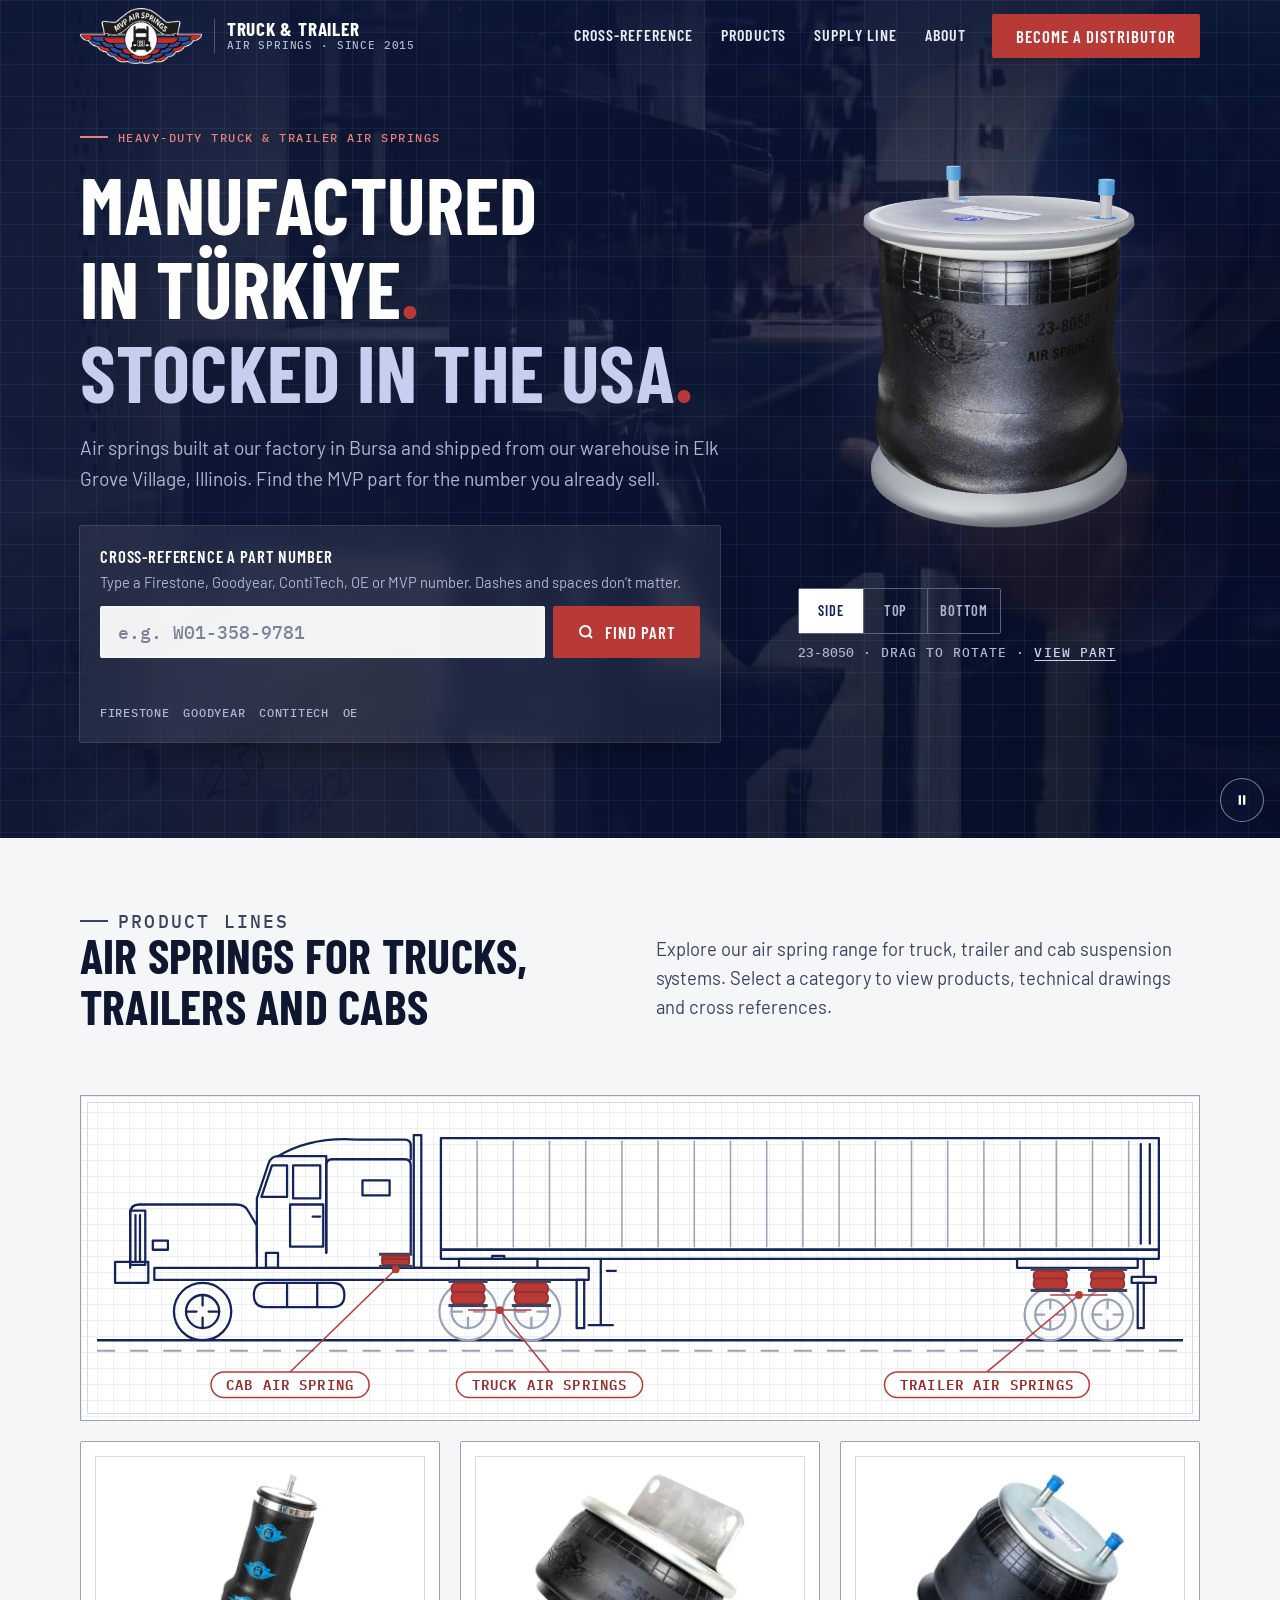
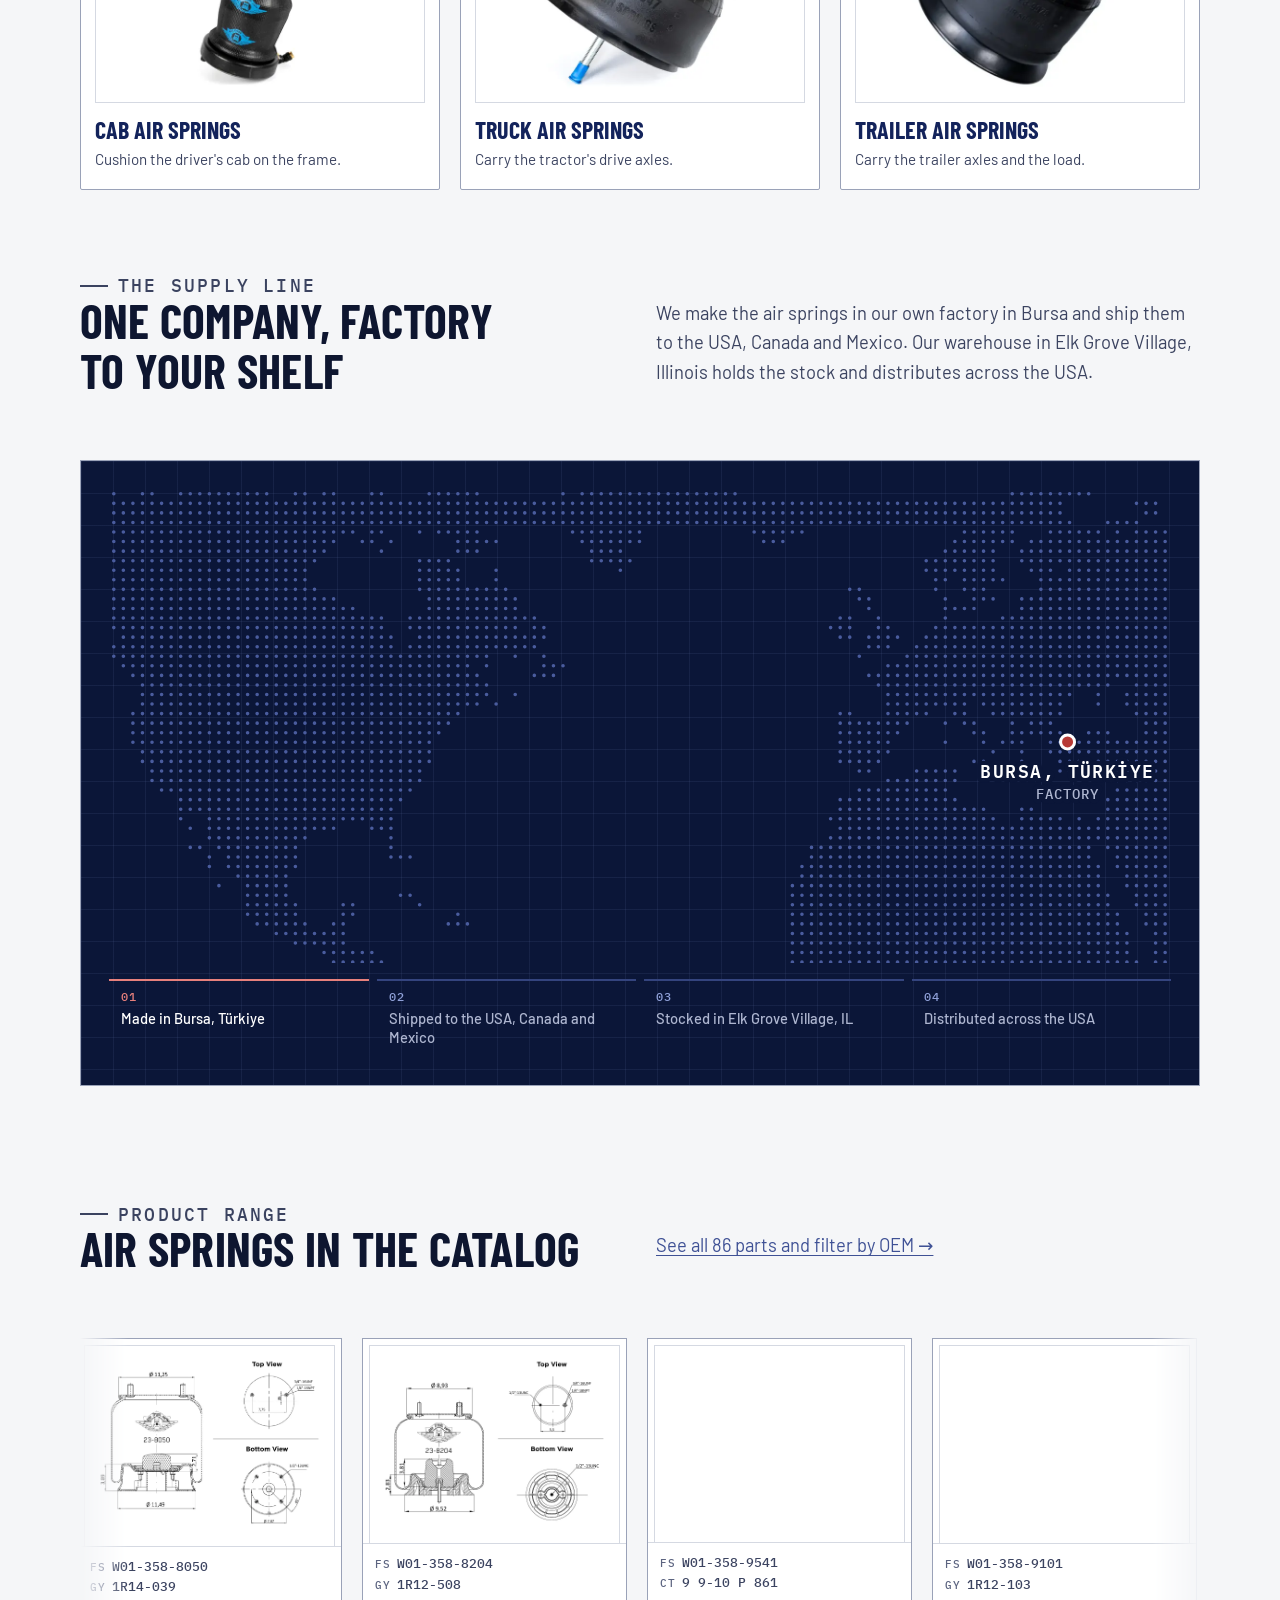
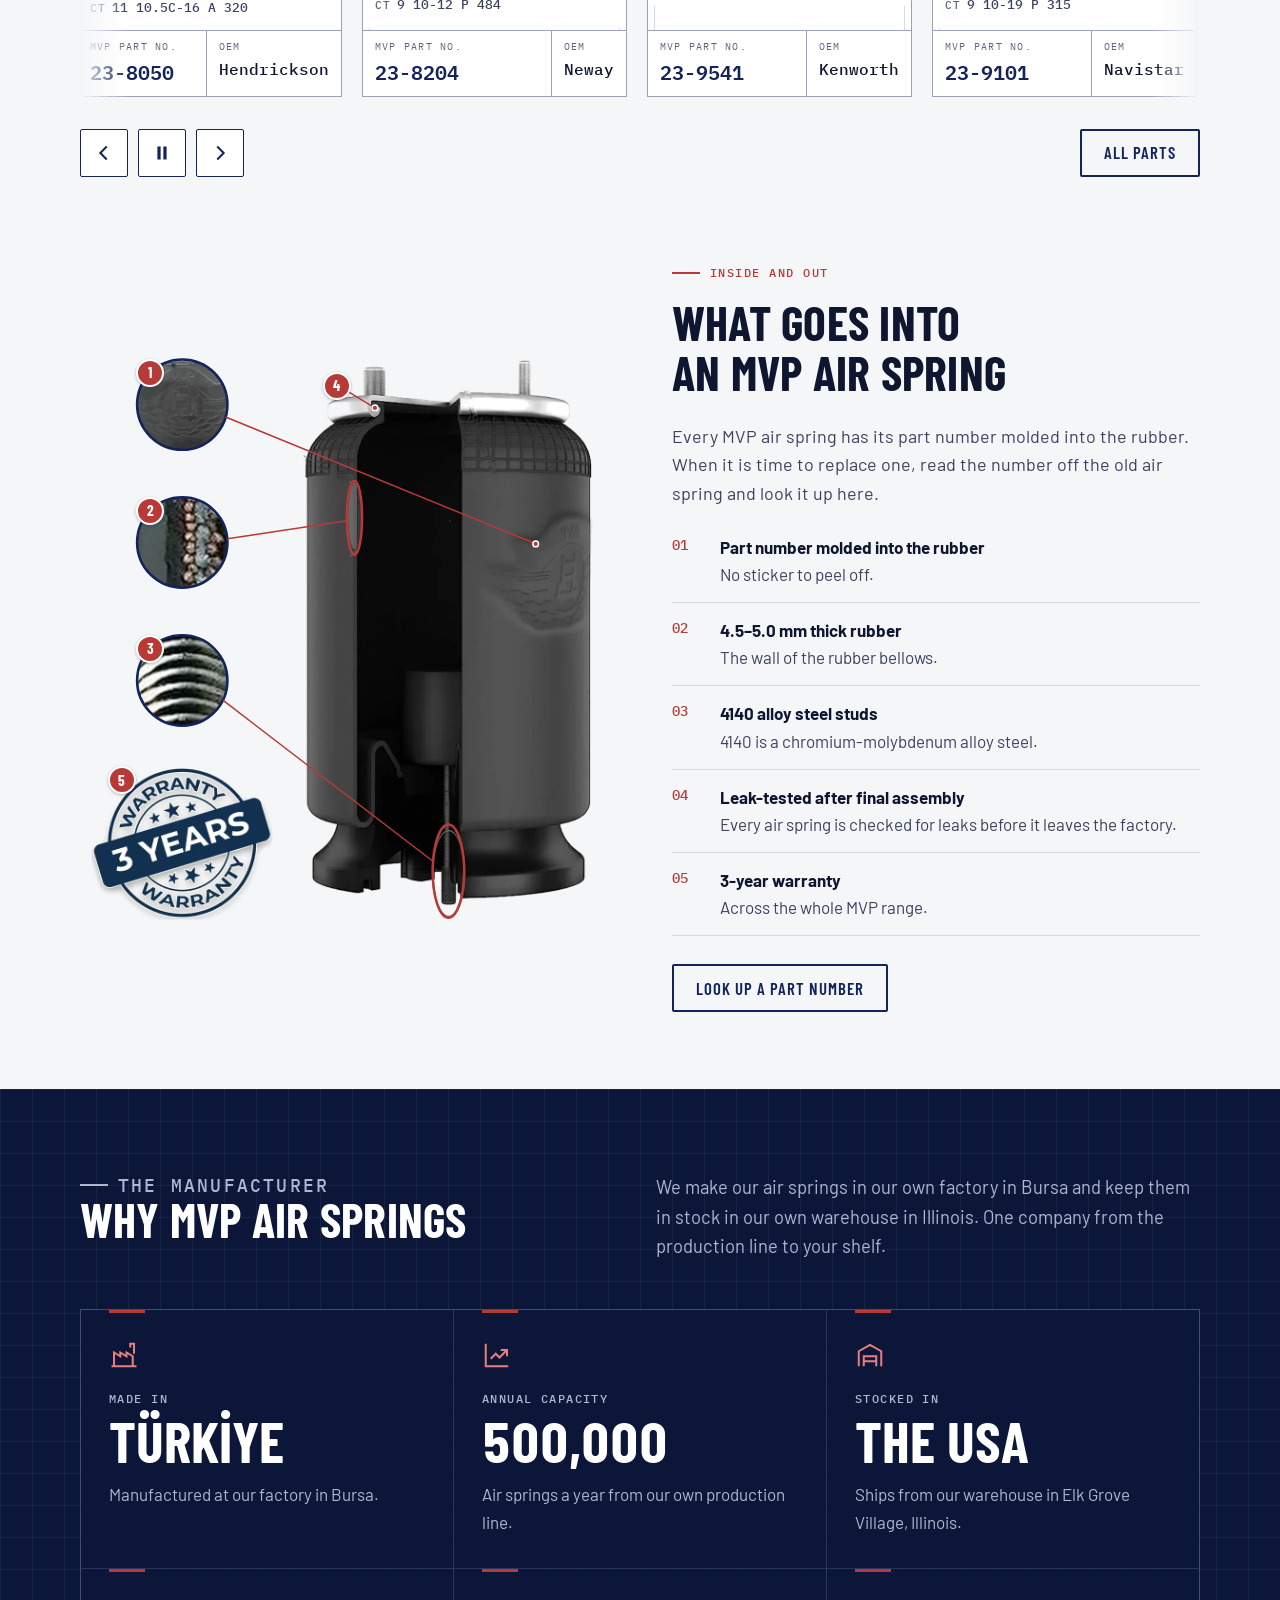
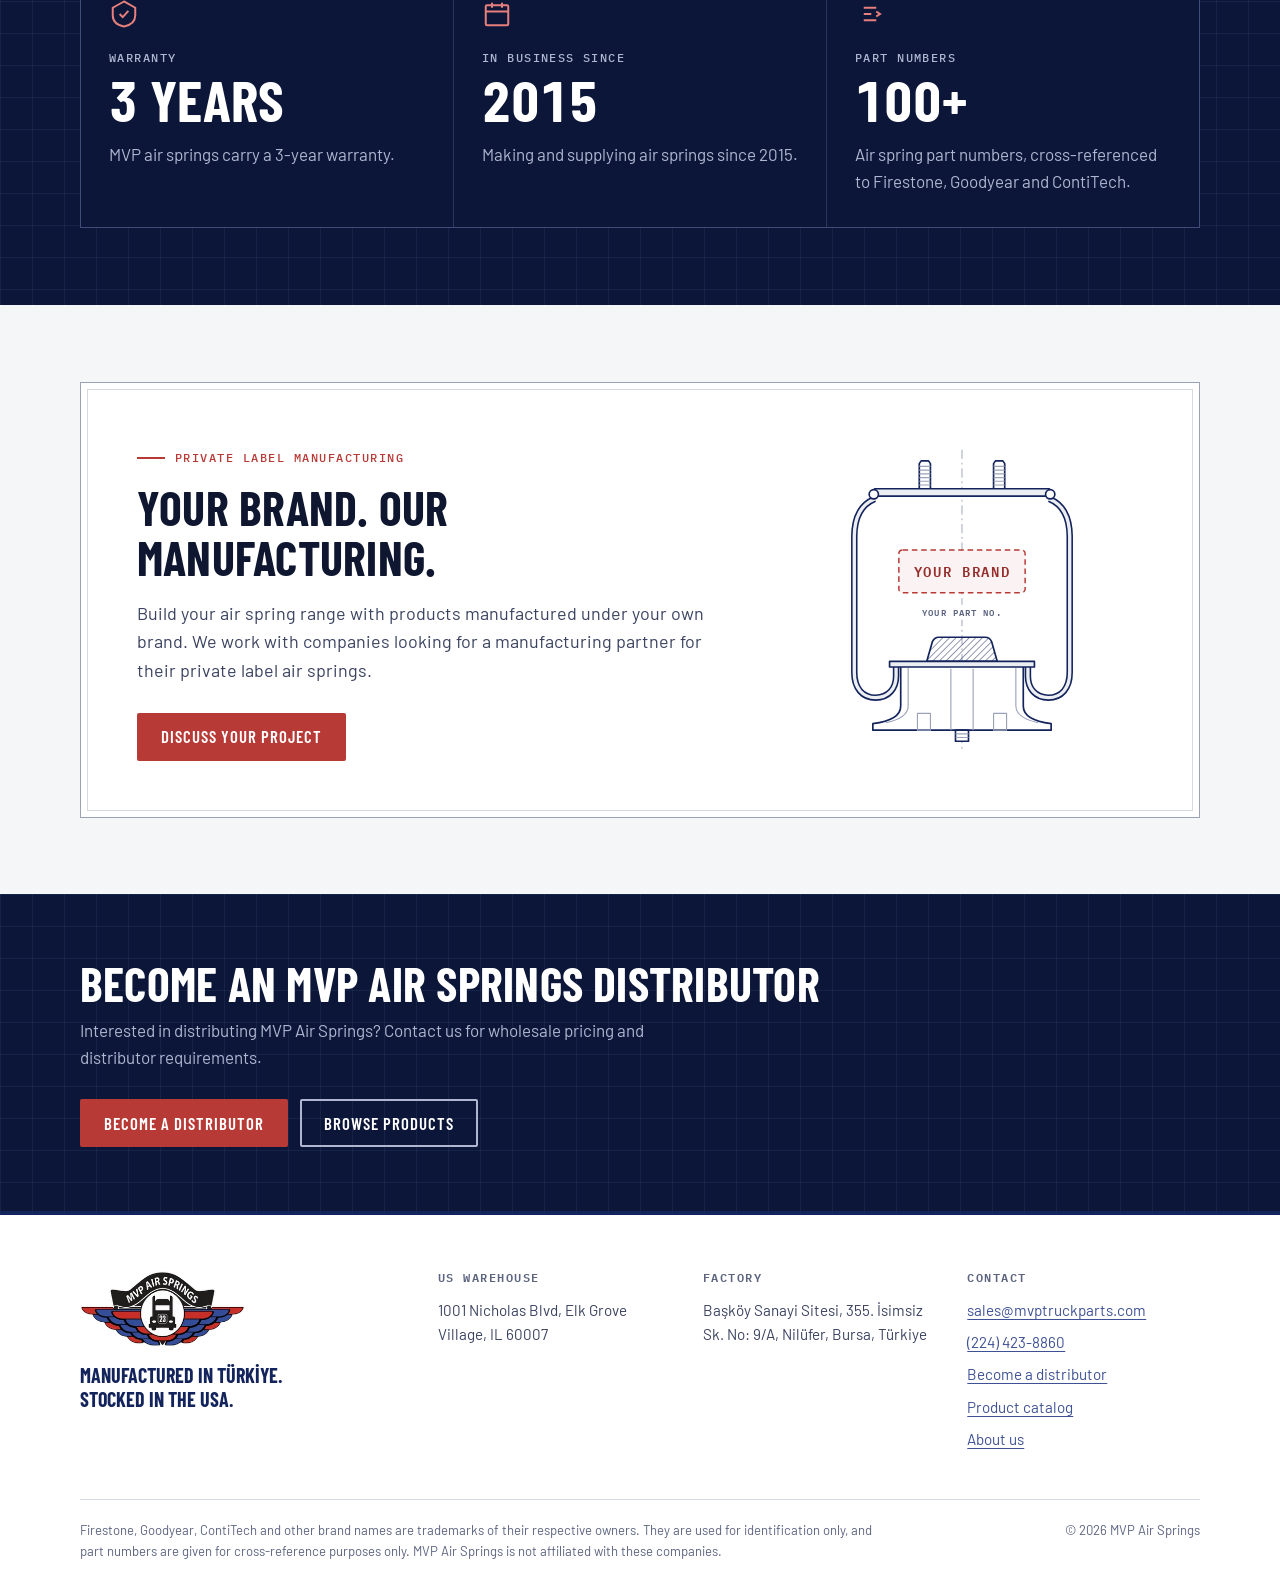
==== index.html @ 18b04c16 "Navy header with white text on every page The header looks the same everywhere now: deep navy bar, w" ====
<!doctype html>
<html lang="en">
<head>
  <meta charset="utf-8">
  <meta name="viewport" content="width=device-width, initial-scale=1">
  <title>MVP Air Springs — Manufactured in Türkiye. Stocked in the USA.</title>
  <meta name="description" content="Heavy-duty truck and trailer air springs, manufactured in Bursa, Türkiye and stocked in Elk Grove Village, Illinois. Cross-reference Firestone, Goodyear, ContiTech and OE numbers.">
  <meta name="theme-color" content="#13235B">
  <link rel="icon" href="assets/favicon.png">
  <link rel="apple-touch-icon" href="assets/apple-touch-icon.png">
  <link rel="preconnect" href="https://fonts.googleapis.com">
  <link rel="preconnect" href="https://fonts.gstatic.com" crossorigin>
  <link rel="stylesheet" href="https://fonts.googleapis.com/css2?family=Barlow+Condensed:wght@600;700&family=Barlow:wght@400;500;600&family=IBM+Plex+Mono:wght@500;600&display=swap">
  <link rel="stylesheet" href="css/site.css?v=20261024h">
  <script src="js/config.js?v=20261024h" defer></script>
  <script src="js/data.js?v=20261024h" defer></script>
  <script src="js/common.js?v=20261024h" defer></script>
  <script src="js/hero-video.js?v=20261024h" defer></script>
  <script src="js/xref.js?v=20261024h" defer></script>
  <script src="js/route-map.js?v=20261024h" defer></script>
  <script src="js/lines-drive.js?v=20261024h" defer></script>
  <script type="importmap">{ "imports": { "three": "./js/vendor/three/three.module.min.js" } }</script>
  <script type="module" src="js/viewer3d-boot.js?v=20261024h"></script>
</head>
<body>
<a class="skip-link" href="#main">Skip to content</a>

<header class="site-header over-video">
  <div class="wrap">
    <a class="brand" href="index.html" aria-label="MVP Air Springs home">
      <img src="assets/logo.webp" width="320" height="147" alt="MVP Air Springs">
      <span class="brand-name">Truck &amp; trailer<small>AIR SPRINGS · SINCE 2015</small></span>
    </a>
    <button class="nav-toggle" type="button" aria-expanded="false" aria-controls="nav" aria-label="Menu">
      <svg width="22" height="22" viewBox="0 0 24 24" fill="none" stroke="currentColor" stroke-width="2" aria-hidden="true"><path d="M3 6h18M3 12h18M3 18h18"/></svg>
    </button>
    <nav class="nav" id="nav" aria-label="Main">
      <a href="index.html#cross-reference">Cross-reference</a>
      <a href="products.html">Products</a>
      <a href="index.html#supply-line">Supply line</a>
      <a href="about.html">About</a>
      <a class="btn btn-red" href="distributors.html">Become a distributor</a>
    </nav>
  </div>
</header>

<main id="main">
  <section class="hero on-dark under-header" id="cross-reference" aria-labelledby="hero-title">
    <div class="hero-video" aria-hidden="true">
      <video muted playsinline loop preload="none" poster="assets/video/factory-poster.webp?v=2" data-hero-video></video>
    </div>
    <button type="button" class="hero-video-toggle" data-hero-video-toggle aria-pressed="false" aria-label="Pause background video" hidden>
      <svg class="i-pause" viewBox="0 0 24 24" fill="currentColor" aria-hidden="true"><path d="M7 5h3.5v14H7zM13.5 5H17v14h-3.5z"/></svg>
      <svg class="i-play" viewBox="0 0 24 24" fill="currentColor" aria-hidden="true"><path d="M8 5l11 7-11 7z"/></svg>
    </button>
    <div class="wrap">
      <div>
        <p class="eyebrow">Heavy-duty truck &amp; trailer air springs</p>
        <h1 id="hero-title">Manufactured in <span lang="tr">Türkiye</span><span class="mark">.</span> <span class="line2">Stocked in the USA<span class="mark">.</span></span></h1>
        <p class="lede">Air springs built at our factory in Bursa and shipped from our warehouse in Elk Grove Village, Illinois. Find the MVP part for the number you already sell.</p>

        <form class="xref" role="search" data-xref action="products.html">
          <label for="xref-q">Cross-reference a part number</label>
          <p class="hint" id="xref-hint">Type a Firestone, Goodyear, ContiTech, OE or MVP number. Dashes and spaces don’t matter.</p>
          <div class="xref-row">
            <input id="xref-q" name="q" type="search" inputmode="search" autocomplete="off" spellcheck="false" placeholder="e.g. W01-358-9781" aria-describedby="xref-hint xref-status">
            <button class="btn btn-red" type="submit">
              <svg viewBox="0 0 24 24" fill="none" stroke="currentColor" stroke-width="2.5" aria-hidden="true"><circle cx="11" cy="11" r="7"/><path d="m20 20-4-4"/></svg>
              Find part
            </button>
          </div>
          <p class="xref-status" id="xref-status" role="status" aria-live="polite"></p>
          <ul class="xref-results" aria-label="Matching MVP parts"></ul>
          <div class="xref-brands" aria-hidden="true"><span>Firestone</span><span>Goodyear</span><span>ContiTech</span><span>OE</span></div>
        </form>
      </div>

      <figure class="hero-art viewer3d" data-viewer3d data-part="23-8050">
        <div class="v3d-stage">
          <img class="v3d-fallback" src="assets/3d/23-8050-fallback.webp?v=2" width="804" height="1006" alt="MVP air spring 23-8050 seen from the side, with its molded logo and part number">
          <canvas aria-label="3D model of an MVP air spring. Drag to rotate, or use the Side, Top and Bottom buttons."></canvas>
        </div>
        <figcaption>
          <span class="v3d-views" role="group" aria-label="Camera view">
            <button type="button" data-view="side" aria-pressed="true">Side</button>
            <button type="button" data-view="top" aria-pressed="false">Top</button>
            <button type="button" data-view="bottom" aria-pressed="false">Bottom</button>
          </span>
          <span class="v3d-hint"><span class="mono">23-8050</span> · drag to rotate · <a href="product.html?part=23-8050">View part</a></span>
        </figcaption>
      </figure>
    </div>
  </section>

  <section class="section lines" aria-labelledby="lines-title">
    <div class="wrap">
      <div class="section-head">
        <div>
          <p class="eyebrow">Product lines</p>
          <h2 id="lines-title">Air springs for trucks, trailers and cabs</h2>
        </div>
        <p>Explore our air spring range for truck, trailer and cab suspension systems. Select a category to view products, technical drawings and cross references.</p>
      </div>
      <div class="rig" data-reveal>
        <p class="rig-hint" aria-hidden="true">Swipe to see the whole rig →</p>
        <div class="rig-stage" data-rig-stage>
          <svg viewBox="0 -4 720 196" role="img" aria-labelledby="rig-title" data-rig>
            <title id="rig-title">Tractor-trailer drawing marking where cab, truck and trailer air springs sit</title>
            <path class="road" d="M0 146H720" pathLength="1"/><path class="pits" d=""/><path class="lane" d="M0 153h720"/><g class="draw"><path d="M228 12h476v74H228z" pathLength="1"/><path d="M228 86h476v6H228z" pathLength="1"/><path d="M698 16v66M692 16v66" pathLength="1"/><path d="M240 92h52v6h-52zM262 92v-2h8v2" pathLength="1"/><path d="M334 92v44M326 136h16M338 100h6" pathLength="1"/><path d="M610 92h80v6h-80z" pathLength="1"/><path d="M686 104h16v4h-16zM694 92v12" pathLength="1"/><path d="M690 108h4v30h-4z" pathLength="1"/><path class="rib" d="M252 14v70" pathLength="1"/><path class="rib" d="M276 14v70" pathLength="1"/><path class="rib" d="M300 14v70" pathLength="1"/><path class="rib" d="M324 14v70" pathLength="1"/><path class="rib" d="M348 14v70" pathLength="1"/><path class="rib" d="M372 14v70" pathLength="1"/><path class="rib" d="M396 14v70" pathLength="1"/><path class="rib" d="M420 14v70" pathLength="1"/><path class="rib" d="M444 14v70" pathLength="1"/><path class="rib" d="M468 14v70" pathLength="1"/><path class="rib" d="M492 14v70" pathLength="1"/><path class="rib" d="M516 14v70" pathLength="1"/><path class="rib" d="M540 14v70" pathLength="1"/><path class="rib" d="M564 14v70" pathLength="1"/><path class="rib" d="M588 14v70" pathLength="1"/><path class="rib" d="M612 14v70" pathLength="1"/><path class="rib" d="M636 14v70" pathLength="1"/><path class="rib" d="M660 14v70" pathLength="1"/><path class="rib" d="M684 14v70" pathLength="1"/></g><g class="chassis"><g class="draw"><path d="M38 98h288v8H38z" pathLength="1"/><path d="M12 94h22v14H12z" pathLength="1"/><path d="M22 98V62q0-6 6-6h64q6 0 8 4l6 10v28" pathLength="1"/><path d="M22 60h10v36H22zM25.5 63v30M28.5 63v30" pathLength="1"/><path d="M37 80h10v6H37z" pathLength="1"/><path d="M210 10h5v88h-5z" pathLength="1"/><path d="M112 108h44q8 0 8 8v0q0 8-8 8h-44q-8 0-8-8v0q0-8 8-8zM126 108v16M146 108v16" pathLength="1"/><path d="M112 88h8v10h-8z" pathLength="1"/><path d="M318 106h5v32h-5z" pathLength="1"/></g><g class="steer draw" data-x="70" data-r="19"><circle class="tire" cx="70" cy="127" r="19" pathLength="1"/><g class="spin" style="transform-origin:70px 127px"><circle class="tire" cx="70" cy="127" r="11" pathLength="1"/><path class="tire" d="M70 116v7M70 131v7M59 127h7M74 127h7" pathLength="1"/></g></g></g><g class="draw cabin"><path d="M106 88V52l8-24q2-4 6-4h32v64" pathLength="1"/><path d="M109 51l7-21h10v21z" pathLength="1"/><path d="M130 30h18v22h-18z" pathLength="1"/><path d="M128 56h22v28h-22zM143 64h5" pathLength="1"/><path d="M152 88V30q0-4 4-4h48q4 0 4 4v58" pathLength="1"/><path d="M176 40h18v10h-18z" pathLength="1"/><path d="M120 24q22-13 52-11h32q4 0 4 4v9" pathLength="1"/></g><g class="axle draw" data-x="246" data-r="19"><circle class="tire ghost" cx="246" cy="127" r="19" pathLength="1"/><g class="spin" style="transform-origin:246px 127px"><circle class="tire ghost" cx="246" cy="127" r="11" pathLength="1"/><path class="tire ghost" d="M246 116v7M246 131v7M235 127h7M250 127h7" pathLength="1"/></g></g><g class="axle draw" data-x="288" data-r="19"><circle class="tire ghost" cx="288" cy="127" r="19" pathLength="1"/><g class="spin" style="transform-origin:288px 127px"><circle class="tire ghost" cx="288" cy="127" r="11" pathLength="1"/><path class="tire ghost" d="M288 116v7M288 131v7M277 127h7M292 127h7" pathLength="1"/></g></g><g class="axle draw" data-x="632" data-r="17"><circle class="tire ghost" cx="632" cy="129" r="17" pathLength="1"/><g class="spin" style="transform-origin:632px 129px"><circle class="tire ghost" cx="632" cy="129" r="10" pathLength="1"/><path class="tire ghost" d="M632 119v6M632 133v6M622 129h6M636 129h6" pathLength="1"/></g></g><g class="axle draw" data-x="670" data-r="17"><circle class="tire ghost" cx="670" cy="129" r="17" pathLength="1"/><g class="spin" style="transform-origin:670px 129px"><circle class="tire ghost" cx="670" cy="129" r="10" pathLength="1"/><path class="tire ghost" d="M670 119v6M670 133v6M660 129h6M674 129h6" pathLength="1"/></g></g><g class="spring" data-group="cab" data-h="10" style="transform-origin:198px 88px"><rect class="plate" x="187.0" y="88" width="22" height="2"/><rect class="lobe" x="189.0" y="90" width="18" height="4.0" rx="1.5"/><rect class="lobe" x="189.0" y="92.0" width="18" height="4.0" rx="1.5"/><rect class="plate" x="187.0" y="96" width="22" height="2"/></g><g class="spring" data-group="truck" data-x="246" data-h="18" style="transform-origin:246px 106px"><rect class="plate" x="233.0" y="106" width="26" height="2"/><rect class="lobe" x="235.0" y="108" width="22" height="8.0" rx="3.5"/><rect class="lobe" x="235.0" y="114.0" width="22" height="8.0" rx="3.5"/><rect class="plate" x="233.0" y="122" width="26" height="2"/></g><g class="spring" data-group="truck" data-x="288" data-h="18" style="transform-origin:288px 106px"><rect class="plate" x="275.0" y="106" width="26" height="2"/><rect class="lobe" x="277.0" y="108" width="22" height="8.0" rx="3.5"/><rect class="lobe" x="277.0" y="114.0" width="22" height="8.0" rx="3.5"/><rect class="plate" x="275.0" y="122" width="26" height="2"/></g><g class="spring" data-group="trailer" data-x="632" data-h="16" style="transform-origin:632px 98px"><rect class="plate" x="619.0" y="98" width="26" height="2"/><rect class="lobe" x="621.0" y="100" width="22" height="7.0" rx="3.0"/><rect class="lobe" x="621.0" y="105.0" width="22" height="7.0" rx="3.0"/><rect class="plate" x="619.0" y="112" width="26" height="2"/></g><g class="spring" data-group="trailer" data-x="670" data-h="16" style="transform-origin:670px 98px"><rect class="plate" x="657.0" y="98" width="26" height="2"/><rect class="lobe" x="659.0" y="100" width="22" height="7.0" rx="3.0"/><rect class="lobe" x="659.0" y="105.0" width="22" height="7.0" rx="3.0"/><rect class="plate" x="657.0" y="112" width="26" height="2"/></g><g class="callout" data-group="cab"><circle class="dot" cx="198" cy="99" r="2.6"/><path class="leader" d="M198 99L128 167"/><rect class="pill" x="75.6" y="167" width="104.8" height="17" rx="8.5"/><text x="128" y="179" text-anchor="middle">CAB AIR SPRING</text></g><g class="callout" data-group="truck"><path class="bracket" d="M246 126h42"/><circle class="dot" cx="267" cy="126" r="2.6"/><path class="leader" d="M267 126L300 167"/><rect class="pill" x="238.3" y="167" width="123.4" height="17" rx="8.5"/><text x="300" y="179" text-anchor="middle">TRUCK AIR SPRINGS</text></g><g class="callout" data-group="trailer"><path class="bracket" d="M632 116h38"/><circle class="dot" cx="651" cy="116" r="2.6"/><path class="leader" d="M651 116L590 167"/><rect class="pill" x="522.1" y="167" width="135.8" height="17" rx="8.5"/><text x="590" y="179" text-anchor="middle">TRAILER AIR SPRINGS</text></g>
          </svg>
        </div>
      </div>
      <ul class="line-picks" aria-label="Product lines">
        <li>
          <button type="button" class="pick" data-pick="cab" aria-pressed="false">
            <span class="pick-photo"><img src="assets/lines/cab.webp" width="480" height="480" alt="MVP cab air spring" loading="lazy"></span>
            <span class="pick-title">Cab air springs</span>
            <span class="pick-text">Cushion the driver's cab on the frame.</span>
          </button>
        </li>
        <li>
          <button type="button" class="pick" data-pick="truck" aria-pressed="false">
            <span class="pick-photo"><img src="assets/lines/truck.webp" width="480" height="480" alt="MVP 23-9547 truck air spring" loading="lazy"></span>
            <span class="pick-title">Truck air springs</span>
            <span class="pick-text">Carry the tractor's drive axles.</span>
          </button>
        </li>
        <li>
          <button type="button" class="pick" data-pick="trailer" aria-pressed="false">
            <span class="pick-photo"><img src="assets/lines/trailer.webp" width="480" height="480" alt="MVP 23-9978 trailer air spring" loading="lazy"></span>
            <span class="pick-title">Trailer air springs</span>
            <span class="pick-text">Carry the trailer axles and the load.</span>
          </button>
        </li>
      </ul>
    </div>
  </section>

  <section class="section supply" id="supply-line" aria-labelledby="supply-title">
    <div class="wrap">
      <div class="section-head">
        <div>
          <p class="eyebrow">The supply line</p>
          <h2 id="supply-title">One company, factory to your shelf</h2>
        </div>
        <p>We make the air springs in our own factory in Bursa and ship them to the USA, Canada and Mexico. Our warehouse in Elk Grove Village, Illinois holds the stock and distributes across the USA.</p>
      </div>
      <figure class="route-map on-dark" data-route-map>
        <div class="map-holder" data-map-src="assets/route-map.svg"></div>
        <figcaption>
          <ol class="map-steps" aria-label="Supply line steps">
            <li><button type="button" data-step="1"><span>01</span>Made in Bursa, Türkiye</button></li>
            <li><button type="button" data-step="2"><span>02</span>Shipped to the USA, Canada and Mexico</button></li>
            <li><button type="button" data-step="3"><span>03</span>Stocked in Elk Grove Village, IL</button></li>
            <li><button type="button" data-step="4"><span>04</span>Distributed across the USA</button></li>
          </ol>
        </figcaption>
      </figure>
    </div>
  </section>
  <section class="section range" aria-labelledby="range-title">
    <div class="wrap">
      <div class="section-head">
        <div>
          <p class="eyebrow">Product range</p>
          <h2 id="range-title">Air springs in the catalog</h2>
        </div>
        <p><a href="products.html">See all <span data-product-count>86</span> parts and filter by OEM →</a></p>
      </div>
      <div class="rail" data-rail>
        <ul class="catalog catalog-rail" data-catalog data-limit="18" aria-label="Featured parts" tabindex="0"></ul>
        <div class="rail-nav">
          <button type="button" class="rail-btn" data-rail-prev aria-label="Previous parts">
            <svg viewBox="0 0 24 24" fill="none" stroke="currentColor" stroke-width="2.2" aria-hidden="true"><path d="M15 5l-7 7 7 7"/></svg>
          </button>
          <button type="button" class="rail-btn" data-rail-toggle aria-pressed="false" aria-label="Pause the showcase" hidden>
            <svg class="i-pause" viewBox="0 0 24 24" fill="currentColor" aria-hidden="true"><path d="M7 5h3.5v14H7zM13.5 5H17v14h-3.5z"/></svg>
            <svg class="i-play" viewBox="0 0 24 24" fill="currentColor" aria-hidden="true"><path d="M8 5l11 7-11 7z"/></svg>
          </button>
          <button type="button" class="rail-btn" data-rail-next aria-label="More parts">
            <svg viewBox="0 0 24 24" fill="none" stroke="currentColor" stroke-width="2.2" aria-hidden="true"><path d="M9 5l7 7-7 7"/></svg>
          </button>
          <a class="btn btn-line rail-all" href="products.html">All parts</a>
        </div>
      </div>
    </div>
  </section>

  <section class="section marking" aria-labelledby="mk-title">
    <div class="wrap">
      <div class="mk-grid">
        <figure class="mk-figure">
          <div class="mk-photo">
            <img src="assets/inside-air-spring.webp" width="1110" height="1240" loading="lazy" alt="Cutaway of an MVP air spring with round close-ups of the molded rubber, the rubber wall in section and a threaded steel stud, and a 3-year warranty seal">
            <svg class="mk-leaders" viewBox="0 0 1110 1240" preserveAspectRatio="none" aria-hidden="true">
              <circle class="mk-roundel" cx="215" cy="140" r="95"/>
              <circle class="mk-roundel" cx="215" cy="430" r="95"/>
              <circle class="mk-roundel" cx="215" cy="720" r="95"/>
              <ellipse class="mk-zoom" cx="577" cy="378" rx="16" ry="78"/>
              <ellipse class="mk-zoom" cx="774.5" cy="1121" rx="33" ry="98"/>
              <path class="mk-line" d="M306 166L954 431M310 422L561 384M301 762L742 1100M556 108L618 146"/>
              <circle class="mk-end" cx="958" cy="433" r="6"/>
              <circle class="mk-end" cx="620" cy="147" r="6"/>
            </svg>
            <span class="mk-dot" style="--x:13.3%;--y:5.9%" aria-hidden="true">1</span>
            <span class="mk-dot" style="--x:13.3%;--y:29.3%" aria-hidden="true">2</span>
            <span class="mk-dot" style="--x:13.3%;--y:52.7%" aria-hidden="true">3</span>
            <span class="mk-dot" style="--x:48.6%;--y:8.1%" aria-hidden="true">4</span>
            <span class="mk-dot" style="--x:7.9%;--y:75%" aria-hidden="true">5</span>
          </div>
        </figure>
        <div class="mk-copy">
          <p class="eyebrow">Inside and out</p>
          <h2 id="mk-title">What goes into an MVP air spring</h2>
          <p class="mk-text">Every MVP air spring has its part number molded into the rubber. When it is time to replace one, read the number off the old air spring and look it up here.</p>
          <ol class="num-list">
            <li><strong>Part number molded into the rubber</strong>No sticker to peel off.</li>
            <li><strong>4.5–5.0 mm thick rubber</strong>The wall of the rubber bellows.</li>
            <li><strong>4140 alloy steel studs</strong>4140 is a chromium-molybdenum alloy steel.</li>
            <li><strong>Leak-tested after final assembly</strong>Every air spring is checked for leaks before it leaves the factory.</li>
            <li><strong>3-year warranty</strong>Across the whole MVP range.</li>
          </ol>
          <a class="btn btn-line" href="#cross-reference">Look up a part number</a>
        </div>
      </div>
    </div>
  </section>

  <section class="section on-dark why" aria-labelledby="why-title">
    <div class="wrap">
      <div class="section-head">
        <div>
          <p class="eyebrow">The manufacturer</p>
          <h2 id="why-title">Why MVP Air Springs</h2>
        </div>
        <p>We make our air springs in our own factory in Bursa and keep them in stock in our own warehouse in Illinois. One company from the production line to your shelf.</p>
      </div>
      <ul class="pillars" data-reveal>
        <li class="pillar">
          <svg class="icon" viewBox="0 0 24 24" fill="none" stroke="currentColor" stroke-width="1.6" aria-hidden="true"><path d="M2 21h20M4 21V10l5 3V10l5 3V10l5 3v8M17 6V3h3v8"/></svg>
          <span class="pillar-label">Made in</span>
          <span class="pillar-value"><span lang="tr">Türkiye</span></span>
          <p>Manufactured at our factory in Bursa.</p>
        </li>
        <li class="pillar">
          <svg class="icon" viewBox="0 0 24 24" fill="none" stroke="currentColor" stroke-width="1.6" aria-hidden="true"><path d="M3 3v18h18"/><path d="M7 15l4-4 3 3 6-6"/><path d="M15 8h5v5"/></svg>
          <span class="pillar-label">Annual capacity</span>
          <span class="pillar-value"><span data-countup data-fact="factoryCapacityNumber"></span></span>
          <p>Air springs a year from our own production line.</p>
        </li>
        <li class="pillar">
          <svg class="icon" viewBox="0 0 24 24" fill="none" stroke="currentColor" stroke-width="1.6" aria-hidden="true"><path d="M3 21V9l9-5 9 5v12M7 21v-8h10v8M7 17h10"/></svg>
          <span class="pillar-label">Stocked in</span>
          <span class="pillar-value">the USA</span>
          <p>Ships from our warehouse in Elk Grove Village, Illinois.</p>
        </li>
        <li class="pillar">
          <svg class="icon" viewBox="0 0 24 24" fill="none" stroke="currentColor" stroke-width="1.6" aria-hidden="true"><path d="M12 2 3 7v6c0 5 4 8 9 9 5-1 9-4 9-9V7z"/><path d="m8.5 12 2.5 2.5 4.5-5"/></svg>
          <span class="pillar-label">Warranty</span>
          <span class="pillar-value"><span data-fact="warranty"></span></span>
          <p>MVP air springs carry a 3-year warranty.</p>
        </li>
        <li class="pillar">
          <svg class="icon" viewBox="0 0 24 24" fill="none" stroke="currentColor" stroke-width="1.6" aria-hidden="true"><rect x="3" y="5" width="18" height="16" rx="1"/><path d="M3 10h18M8 3v4M16 3v4"/></svg>
          <span class="pillar-label">In business since</span>
          <span class="pillar-value"><span data-fact="founded"></span></span>
          <p>Making and supplying air springs since 2015.</p>
        </li>
        <li class="pillar">
          <svg class="icon" viewBox="0 0 24 24" fill="none" stroke="currentColor" stroke-width="1.6" aria-hidden="true"><path d="M7 7h10M7 12h6M7 17h10"/><path d="M17 10l3 2-3 2"/></svg>
          <span class="pillar-label">Part numbers</span>
          <span class="pillar-value"><span data-countup data-fact="productRange"></span></span>
          <p>Air spring part numbers, cross-referenced to Firestone, Goodyear and ContiTech.</p>
        </li>
      </ul>
    </div>
  </section>

  <section class="section private-label" id="private-label" aria-labelledby="pl-title">
    <div class="wrap">
      <div class="pl-panel">
        <div class="pl-copy">
          <p class="eyebrow">Private label manufacturing</p>
          <h2 id="pl-title">Your brand. Our manufacturing.</h2>
          <p class="pl-text">Build your air spring range with products manufactured under your own brand. We work with companies looking for a manufacturing partner for their private label air springs.</p>
          <a class="btn btn-red" href="#contact">Discuss your project</a>
        </div>
        <div class="pl-art">
          <svg viewBox="0 0 280 330" aria-hidden="true">
            <defs>
              <pattern id="pl-hatch" width="5" height="5" patternUnits="userSpaceOnUse" patternTransform="rotate(45)"><line x1="0" y1="0" x2="0" y2="5"/></pattern>
            </defs>
            <path class="cl" d="M140 4v322"/>
            <path class="solid" d="M74 238v42c0 12-14 17-30 19v7h192v-7c-16-2-30-7-30-19v-42"/>
            <path class="soft" d="M82 239v41c0 10-10 15-24 18M198 239v41c0 10 10 15 24 18M128 240v66M152 240v66M92 288h14v18H92zM174 288h14v18h-14z"/>
            <path class="hatch" d="M102 232l6-21q2-5 7-5h50q5 0 7 5l6 21z"/>
            <path class="wall" d="M46 57C31 63 24 77 24 98V244C24 261 33 271 47 271C61 271 69 261 69 248V236M234 57C249 63 256 77 256 98V244C256 261 247 271 233 271C219 271 211 261 211 248V236"/>
            <path class="wall-in" d="M46 57C31 63 24 77 24 98V244C24 261 33 271 47 271C61 271 69 261 69 248V236M234 57C249 63 256 77 256 98V244C256 261 247 271 233 271C219 271 211 261 211 248V236"/>
            <path class="plate" d="M62 232h156v6H62z"/>
            <path class="solid" d="M133 306h14v12h-14z"/>
            <path class="soft" d="M133 310h14M133 314h14"/>
            <path class="solid" d="M94 46V19l2-3h8l2 3v27zM174 46V19l2-3h8l2 3v27z"/>
            <path class="soft" d="M94 22h12M94 26h12M94 30h12M94 34h12M94 38h12M94 42h12M174 22h12M174 26h12M174 30h12M174 34h12M174 38h12M174 42h12"/>
            <path class="plate" d="M46 46h188v8H46z"/>
            <circle class="bead" cx="45" cy="52" r="5"/>
            <circle class="bead" cx="235" cy="52" r="5"/>
            <rect class="brand-area" x="72" y="112" width="136" height="46" rx="4"/>
            <text x="140" y="141" text-anchor="middle">YOUR BRAND</text>
            <rect class="mask" x="86" y="171" width="108" height="16"/>
            <text class="pn" x="140" y="183" text-anchor="middle">YOUR PART NO.</text>
          </svg>
        </div>
      </div>
    </div>
  </section>

  <section class="cta-band on-dark" aria-labelledby="cta-title">
    <div class="wrap">
      <div>
        <h2 id="cta-title">Become an MVP Air Springs distributor</h2>
        <p>Interested in distributing MVP Air Springs? Contact us for wholesale pricing and distributor requirements.</p>
      </div>
      <div class="actions">
        <a class="btn btn-red" href="distributors.html">Become a distributor</a>
        <a class="btn btn-line" href="products.html">Browse products</a>
      </div>
    </div>
  </section>
</main>

<footer class="site-footer">
  <div class="wrap">
    <div class="footer-grid">
      <div>
        <a class="brand" href="index.html" aria-label="MVP Air Springs home"><img src="assets/logo.webp" width="320" height="147" alt="MVP Air Springs" loading="lazy"></a>
        <p class="footer-tag">Manufactured in <span lang="tr">Türkiye</span>.<br>Stocked in the USA.</p>
      </div>
      <div>
        <h2>US warehouse</h2>
        <address data-config="warehouseAddress"></address>
      </div>
      <div>
        <h2>Factory</h2>
        <address data-config="factoryAddress"></address>
      </div>
      <div id="contact">
        <h2>Contact</h2>
        <ul>
          <li><span data-config="email" data-link="mailto"></span></li>
          <li><span data-config="phone" data-link="tel"></span></li>
          <li><a href="distributors.html">Become a distributor</a></li>
          <li><a href="products.html">Product catalog</a></li>
          <li><a href="about.html">About us</a></li>
        </ul>
      </div>
    </div>
    <div class="disclaimer">
      <p>Firestone, Goodyear, ContiTech and other brand names are trademarks of their respective owners. They are used for identification only, and part numbers are given for cross-reference purposes only. MVP Air Springs is not affiliated with these companies.</p>
      <p>© <span data-year></span> MVP Air Springs</p>
    </div>
  </div>
</footer>
</body>
</html>
---- css/site.css ----
/* MVP Air Springs — "drawing sheet" industrial style.
   Brand colors are fixed; neutrals are cool, paper-like grays. */
:root {
  --navy: #13235b;
  --navy-deep: #0b1638;
  --red: #b73a36;
  --red-dark: #962e2b;
  --blue: #3f5195;

  --paper: #f5f6f8;
  --paper-2: #eceef2;
  --white: #ffffff;
  --ink: #0e1630;
  --ink-2: #3b4360;
  --ink-3: #5c6480;
  --rule: #d5d9e2;
  --rule-strong: #9aa2b8;
  --on-dark: #e9ecf5;
  --on-dark-2: #aeb6d0;
  --grid-dark: rgba(140, 160, 220, 0.09);
  --focus: #3f5195;

  --font-display: "Barlow Condensed", "Arial Narrow", "Roboto Condensed", sans-serif;
  --font-body: "Barlow", system-ui, -apple-system, "Segoe UI", Roboto, sans-serif;
  --font-mono: "IBM Plex Mono", ui-monospace, "SFMono-Regular", Menlo, Consolas, monospace;

  --wrap: 1200px;
  --gutter: clamp(16px, 4vw, 40px);
  --radius: 2px;
  color-scheme: light;
}

*, *::before, *::after { box-sizing: border-box; }
html { -webkit-text-size-adjust: 100%; scroll-padding-top: 88px; scroll-behavior: smooth; }
body {
  margin: 0;
  background: var(--paper);
  color: var(--ink);
  font: 400 17px/1.6 var(--font-body);
  overflow-x: hidden;
}
img, svg { max-width: 100%; display: block; }
[hidden] { display: none !important; }
a { color: var(--blue); text-underline-offset: 3px; }
a:hover { color: var(--navy); }
:focus-visible { outline: 3px solid var(--focus); outline-offset: 3px; }
h1, h2, h3 { font-family: var(--font-display); font-weight: 700; line-height: 1.05; margin: 0 0 .5em; letter-spacing: .005em; text-wrap: balance; }
h1 { font-size: clamp(2.6rem, 7vw, 5rem); text-transform: uppercase; }
h2 { font-size: clamp(2rem, 4.5vw, 3rem); text-transform: uppercase; }
h3 { font-size: 1.45rem; }
p { margin: 0 0 1em; }
.mono, code { font-family: var(--font-mono); font-weight: 500; letter-spacing: 0; }

.wrap { max-width: var(--wrap); margin: 0 auto; padding: 0 var(--gutter); }
.visually-hidden { position: absolute !important; width: 1px; height: 1px; overflow: hidden; clip: rect(0 0 0 0); white-space: nowrap; }
.skip-link { position: absolute; left: 12px; top: -60px; background: var(--navy); color: #fff; padding: 10px 16px; z-index: 100; }
.skip-link:focus { top: 12px; color: #fff; }

/* Eyebrow: small technical label, like a drawing callout */
.eyebrow {
  display: inline-flex; align-items: center; gap: 10px;
  font: 500 .78rem/1 var(--font-mono); text-transform: uppercase; letter-spacing: .12em;
  color: var(--red); margin-bottom: 18px;
}
.eyebrow::before { content: ""; width: 28px; height: 2px; background: currentColor; }
.on-dark .eyebrow { color: #e7807c; }

/* Placeholders for unconfirmed facts */
.tbc {
  display: inline-block; padding: 0 .4em; border: 1.5px dashed var(--rule-strong);
  color: var(--ink-3); font-style: normal; background: repeating-linear-gradient(-45deg, transparent 0 6px, rgba(63,81,149,.05) 6px 12px);
}
.on-dark .tbc { border-color: #56628c; color: var(--on-dark-2); }

/* ---------- Buttons ---------- */
.btn {
  display: inline-flex; align-items: center; justify-content: center; gap: 10px;
  min-height: 48px; padding: 0 22px; border: 2px solid transparent; border-radius: var(--radius);
  font: 600 1.05rem/1 var(--font-display); text-transform: uppercase; letter-spacing: .06em;
  text-decoration: none; cursor: pointer; transition: background-color .18s, color .18s, border-color .18s;
}
.btn svg { width: 18px; height: 18px; flex: none; }
.btn-red { background: var(--red); color: #fff; }
.btn-red:hover { background: var(--red-dark); color: #fff; }
.btn-line { border-color: var(--navy); color: var(--navy); background: transparent; }
.btn-line:hover { background: var(--navy); color: #fff; }
.on-dark .btn-line { border-color: var(--on-dark-2); color: #fff; }
.on-dark .btn-line:hover { background: #fff; color: var(--navy); border-color: #fff; }

/* ---------- Header ----------
   Deep navy with white text on every page. The sticker logo has a white
   outline, so it reads on the dark bar. On the home page the bar starts
   transparent over the hero video and turns navy once the page scrolls
   (js/common.js adds .scrolled). */
:root { --header-h: 73px; }
.site-header { position: sticky; top: 0; z-index: 50; background: var(--navy-deep); border-bottom: 1px solid rgba(255,255,255,.08); }
.site-header .wrap { display: flex; align-items: center; gap: 24px; min-height: 72px; }
.brand { display: flex; align-items: center; gap: 12px; text-decoration: none; color: var(--navy); flex: none; }
.site-header .brand { color: #fff; }
.brand img { height: 56px; width: auto; }
.brand-name { font: 700 1.2rem/1 var(--font-display); text-transform: uppercase; letter-spacing: .04em; border-left: 1px solid rgba(255,255,255,.25); padding-left: 12px; }
.brand-name small { display: block; font: 500 .66rem/1.4 var(--font-mono); color: var(--on-dark-2); letter-spacing: .08em; }
.nav { margin-left: auto; display: flex; align-items: center; gap: 4px; }
.nav a { white-space: nowrap; }
/* the brand line gives way to the menu before the menu has to wrap */
@media (max-width: 1180px) { .brand-name { display: none; } }
.nav a:not(.btn) {
  font: 600 1rem/1 var(--font-display); text-transform: uppercase; letter-spacing: .06em;
  color: var(--on-dark); text-decoration: none; padding: 14px 12px; border-bottom: 2px solid transparent;
}
.nav a:not(.btn):hover { color: #fff; border-bottom-color: rgba(255,255,255,.45); }
.nav a[aria-current="page"] { color: #fff; border-bottom-color: var(--red); }
.nav .btn { margin-left: 10px; min-height: 44px; }
.site-header.over-video { background: transparent; border-bottom-color: transparent; transition: background-color .3s, box-shadow .3s; }
.site-header.over-video.scrolled, .site-header.over-video:has(.nav.open) { background: rgba(11,22,56,.94); -webkit-backdrop-filter: blur(8px); backdrop-filter: blur(8px); box-shadow: 0 1px 0 rgba(255,255,255,.08); }
.hero.under-header { margin-top: calc(-1 * var(--header-h)); padding-top: calc(clamp(28px, 3.5vw, 48px) + var(--header-h)); }
.nav-toggle { display: none; margin-left: auto; width: 48px; height: 48px; border: 1px solid rgba(255,255,255,.45); background: transparent; border-radius: var(--radius); cursor: pointer; color: #fff; }
.nav-toggle svg { margin: auto; }

@media (max-width: 900px) {
  .brand-name { display: none; }
  .nav-toggle { display: grid; }
  .nav {
    position: absolute; left: 0; right: 0; top: 100%; flex-direction: column; align-items: stretch; gap: 0;
    background: var(--navy-deep); border-bottom: 1px solid rgba(255,255,255,.12); padding: 8px var(--gutter) 20px; display: none;
  }
  .nav.open { display: flex; }
  .nav a:not(.btn) { padding: 16px 4px; border-bottom: 1px solid rgba(255,255,255,.12); }
  .nav a[aria-current="page"] { border-bottom-color: rgba(255,255,255,.12); box-shadow: inset 3px 0 0 var(--red); padding-left: 12px; }
  .nav .btn { margin: 16px 0 0; }
}

/* ---------- Dark "blueprint" sections ---------- */
.on-dark {
  background-color: var(--navy-deep);
  background-image:
    linear-gradient(var(--grid-dark) 1px, transparent 1px),
    linear-gradient(90deg, var(--grid-dark) 1px, transparent 1px);
  background-size: 32px 32px;
  color: var(--on-dark);
}
.on-dark h1, .on-dark h2, .on-dark h3 { color: #fff; }
.on-dark a:not(.btn) { color: #c9d2f2; }

/* ---------- Hero ---------- */
.hero { padding: clamp(56px, 9vw, 112px) 0 clamp(56px, 8vw, 96px); position: relative; overflow: hidden; }
.hero .wrap { display: grid; grid-template-columns: minmax(0, 1.25fr) minmax(0, .75fr); gap: 48px; align-items: center; }
.hero h1 { margin-bottom: 20px; }
.hero h1 .line2 { color: #c6cff0; display: block; }
.hero h1 .mark { color: var(--red); }
.hero .lede { font-size: 1.2rem; color: var(--on-dark-2); max-width: 36em; margin-bottom: 32px; }
/* Factory footage behind the hero, under a navy film that keeps the text readable.
   js/hero-video.js starts it; reduced motion and Save-Data keep the poster frame. */
.hero-video { position: absolute; inset: 0; z-index: 0; background: var(--navy-deep); }
.hero-video video { width: 100%; height: 100%; object-fit: cover; display: block; }
.hero-video::after { content: ""; position: absolute; inset: 0;
  background-image: linear-gradient(var(--grid-dark) 1px, transparent 1px), linear-gradient(90deg, var(--grid-dark) 1px, transparent 1px),
    linear-gradient(rgba(11,22,56,.55), rgba(11,22,56,0) 180px),
    linear-gradient(90deg, rgba(11,22,56,.88), rgba(11,22,56,.82) 50%, rgba(11,22,56,.6));
  background-size: 32px 32px, 32px 32px, auto, auto; }
.hero .wrap { position: relative; z-index: 1; }
/* The model sits low in its frame (the camera looks down on it), so the frame
   rides up beside the headline instead of centring on the text column. */
@media (min-width: 901px) { .hero .viewer3d { align-self: start; margin-top: -40px; } }
.hero-video-toggle { position: absolute; right: 16px; bottom: 16px; z-index: 2; width: 44px; height: 44px; display: grid; place-items: center;
  border-radius: 50%; border: 1px solid rgba(255,255,255,.45); background: rgba(11,22,56,.6); color: #fff; cursor: pointer; }
.hero-video-toggle:hover { background: rgba(11,22,56,.85); }
.hero-video-toggle svg { width: 16px; height: 16px; }
.hero-video-toggle .i-play, .hero-video-toggle[aria-pressed="true"] .i-pause { display: none; }
.hero-video-toggle[aria-pressed="true"] .i-play { display: block; }
@media (max-width: 900px) {
  .hero-video::after { background-image: linear-gradient(var(--grid-dark) 1px, transparent 1px), linear-gradient(90deg, var(--grid-dark) 1px, transparent 1px),
    linear-gradient(rgba(11,22,56,.86), rgba(11,22,56,.86)); }
}
/* 3D air spring in the hero */
.viewer3d { margin: 0; }
.v3d-stage { position: relative; aspect-ratio: 4 / 5; max-height: 560px; margin: 0 auto;
  background: radial-gradient(closest-side, rgba(143,160,216,.28), rgba(143,160,216,.08) 60%, transparent 100%); }
.v3d-stage canvas { position: absolute; inset: 0; width: 100%; height: 100%; opacity: 0; transition: opacity .6s; cursor: grab; touch-action: pan-y; }
.v3d-stage canvas:active { cursor: grabbing; }
/* Still of the model's opening view, shown until WebGL is ready, so the swap is invisible. */
.v3d-fallback { position: absolute; inset: 0; width: 100%; height: 100%; object-fit: contain; transition: opacity .6s; }
.viewer3d.ready canvas { opacity: 1; }
.viewer3d.ready .v3d-fallback { opacity: 0; }
.viewer3d figcaption { display: flex; flex-wrap: wrap; align-items: center; justify-content: space-between; gap: 10px 16px; margin-top: 8px;
  font: 500 .8rem/1.4 var(--font-mono); text-transform: uppercase; letter-spacing: .08em; color: var(--on-dark-2); }
.v3d-views, .v3d-models { display: inline-flex; border: 1px solid #56628c; border-radius: var(--radius); }
.v3d-models button { font-family: var(--font-mono) !important; letter-spacing: 0 !important; }
.v3d-hint { flex-basis: 100%; }
.v3d-hint a { color: #c9d2f2; }
.v3d-views button, .v3d-models button { min-height: 44px; min-width: 64px; padding: 0 12px; background: transparent; color: var(--on-dark-2); border: 0; cursor: pointer;
  font: 600 .9rem/1 var(--font-display); text-transform: uppercase; letter-spacing: .06em; }
.v3d-views button + button, .v3d-models button + button { border-left: 1px solid #56628c; }
.v3d-views button[aria-pressed="true"], .v3d-models button[aria-pressed="true"] { background: #fff; color: var(--navy); }
@media (max-width: 900px) {
  .hero .wrap { grid-template-columns: 1fr; }
  .v3d-stage { aspect-ratio: 1 / 1; max-width: 420px; }
}

/* ---------- Cross-reference search ---------- */
.xref { background: #fff; color: var(--ink); border-radius: var(--radius); padding: 20px; box-shadow: 0 0 0 1px var(--rule), 0 20px 40px -24px rgba(11,22,56,.55); max-width: 640px; }
.xref label { display: block; font: 600 1.05rem/1.2 var(--font-display); text-transform: uppercase; letter-spacing: .05em; color: var(--navy); margin-bottom: 4px; }
.xref .hint { font-size: .92rem; color: var(--ink-3); margin: 0 0 12px; }
.xref-row { display: flex; gap: 8px; }
.xref input {
  flex: 1; min-width: 0; min-height: 52px; padding: 0 16px;
  font: 500 1.1rem/1 var(--font-mono); color: var(--ink);
  border: 2px solid var(--rule-strong); border-radius: var(--radius); background: var(--paper);
}
.xref input:focus { outline: none; border-color: var(--blue); background: #fff; box-shadow: 0 0 0 3px rgba(63,81,149,.25); }
.xref input::placeholder { color: #7a8199; }
.xref .btn { min-height: 52px; }
.xref-brands { display: flex; flex-wrap: wrap; gap: 6px 14px; margin-top: 12px; font: 500 .75rem/1.4 var(--font-mono); color: var(--ink-3); text-transform: uppercase; letter-spacing: .06em; }
.xref-status { font-size: .95rem; color: var(--ink-2); margin: 14px 0 0; min-height: 1.4em; }
.xref-results { list-style: none; margin: 8px 0 0; padding: 0; border-top: 1px solid var(--rule); }
.xref-results:empty { display: none; }
.xref-results li { border-bottom: 1px solid var(--rule); }
.xref-results a {
  display: grid; grid-template-columns: auto 1fr auto; gap: 4px 16px; align-items: center;
  padding: 12px 6px; text-decoration: none; color: var(--ink); min-height: 56px;
}
.xref-results a:hover, .xref-results a:focus-visible { background: var(--paper); }
.xref-results .from { font: 500 .95rem/1.3 var(--font-mono); }
.xref-results .from small { display: block; font: 500 .7rem/1.3 var(--font-mono); color: var(--ink-3); text-transform: uppercase; letter-spacing: .08em; }
.xref-results .arrow { color: var(--rule-strong); }
.xref-results .to { font: 600 1.15rem/1 var(--font-mono); color: var(--navy); justify-self: end; }
.xref-results mark { background: rgba(183,58,54,.14); color: inherit; padding: 0 1px; }
.xref-results .sample-flag { grid-column: 1 / -1; }
/* In the hero the search box is frosted glass over the factory video; the field stays light. */
.hero .xref { background: rgba(255,255,255,.07); color: var(--on-dark); -webkit-backdrop-filter: blur(10px); backdrop-filter: blur(10px);
  box-shadow: 0 0 0 1px rgba(255,255,255,.18), 0 20px 40px -24px rgba(0,0,0,.6); }
.hero .xref label { color: #fff; }
.hero .xref .hint, .hero .xref-brands { color: var(--on-dark-2); }
.hero .xref input { background: rgba(255,255,255,.94); border-color: rgba(255,255,255,.4); }
.hero .xref input:focus { background: #fff; border-color: #8fa0d8; box-shadow: 0 0 0 3px rgba(143,160,216,.35); }
.hero .xref-status { color: var(--on-dark); }
.hero .xref-results { border-top-color: rgba(255,255,255,.2); }
.hero .xref-results li { border-bottom-color: rgba(255,255,255,.12); }
.hero .xref-results a { color: var(--on-dark); }
.hero .xref-results a:hover, .hero .xref-results a:focus-visible { background: rgba(255,255,255,.08); }
.hero .xref-results .from small { color: var(--on-dark-2); }
.hero .xref-results .arrow { color: rgba(255,255,255,.35); }
.hero .xref-results .to { color: #fff; }
.hero .xref-results mark { background: rgba(231,128,124,.35); }
@media (max-width: 520px) {
  .xref-row { flex-direction: column; }
  .xref-results a { grid-template-columns: 1fr auto; }
  .xref-results .arrow { display: none; }
}

/* ---------- Sections ---------- */
.section { padding: clamp(48px, 6vw, 80px) 0; }
/* Heading and intro side by side, the intro centred on the heading. */
.section-head { display: grid; grid-template-columns: minmax(0, 1fr) minmax(0, 1fr); gap: 32px; align-items: center; margin-bottom: 40px; }
.section-head p { color: var(--ink-2); font-size: 1.15rem; max-width: 34em; margin: 0; }
.on-dark .section-head p { color: var(--on-dark-2); }
@media (max-width: 800px) { .section-head { grid-template-columns: 1fr; gap: 8px; } }

/* Private label manufacturing: one quiet panel, copy on the left, drawing on the right */
.range { padding-top: 0; }
.pl-panel { display: grid; grid-template-columns: minmax(0, 1.25fr) minmax(0, .75fr); align-items: center; gap: 40px;
  background: #fff; border: 1px solid var(--rule-strong); padding: clamp(28px, 5vw, 56px); position: relative; }
.pl-panel::before { content: ""; position: absolute; inset: 6px; border: 1px solid var(--rule); pointer-events: none; }
.pl-copy { position: relative; }
.pl-copy h2 { margin-bottom: 16px; }
.pl-text { color: var(--ink-2); font-size: 1.12rem; max-width: 34em; margin-bottom: 28px; }
/* Half-section air spring after the catalog drawings: bead plate with studs,
   rubber sleeve (two strokes make the wall), piston with the bumper cut. */
.pl-art { position: relative; display: grid; place-items: center; }
.pl-art svg { width: 100%; max-width: 260px; height: auto; }
.pl-art path, .pl-art rect, .pl-art circle { fill: none; stroke: var(--navy); stroke-width: 1.8; stroke-linejoin: round; }
.pl-art line { stroke: var(--navy); stroke-width: 1; }
.pl-art .soft { stroke: var(--rule-strong); stroke-width: 1.2; }
.pl-art .cl { stroke: var(--rule-strong); stroke-width: 1; stroke-dasharray: 10 4 2 4; }
.pl-art .solid, .pl-art .bead { fill: #fff; }
.pl-art .plate { fill: var(--paper-2); }
.pl-art .hatch { fill: url(#pl-hatch); }
.pl-art .wall { stroke-width: 7; stroke-linecap: butt; }
.pl-art .wall-in { stroke: var(--paper-2); stroke-width: 3.6; stroke-linecap: butt; }
.pl-art .brand-area { stroke: var(--red); stroke-width: 1.6; stroke-dasharray: 6 4; fill: #fbf3f3; }
.pl-art .mask { fill: #fff; stroke: none; }
.pl-art text { font: 600 15px/1 var(--font-mono); letter-spacing: .12em; fill: var(--red-dark); stroke: none; }
.pl-art .pn { font-size: 10px; fill: var(--ink-3); }
@media (max-width: 800px) {
  .pl-panel { grid-template-columns: 1fr; gap: 28px; }
  .pl-art { order: -1; }
  .pl-art svg { max-width: 190px; }
}

/* What goes into an MVP air spring: cutaway with round close-ups on a transparent image,
   straight on the page; rings, leaders and numbers are drawn over it so they stay sharp. */
.marking { padding-top: 0; }
.mk-grid { display: grid; grid-template-columns: minmax(0, 1fr) minmax(0, 1fr); align-items: center; gap: clamp(28px, 5vw, 72px); }
.mk-figure { margin: 0; }
.mk-photo { position: relative; }
.mk-photo img { width: 100%; height: auto; display: block; }
.mk-leaders { position: absolute; inset: 0; width: 100%; height: 100%; overflow: visible; }
.mk-leaders * { fill: none; vector-effect: non-scaling-stroke; }
.mk-leaders .mk-roundel { stroke: var(--navy); stroke-width: 2.5; }
.mk-leaders .mk-zoom { stroke: var(--red); stroke-width: 2.5; }
.mk-leaders .mk-line { stroke: var(--red); stroke-width: 1.5; }
.mk-leaders .mk-end { fill: var(--red); stroke: #fff; stroke-width: 1.5; }
.mk-dot { position: absolute; left: var(--x); top: var(--y); transform: translate(-50%, -50%); width: 28px; height: 28px;
  display: grid; place-items: center; border-radius: 50%; background: var(--red); color: #fff; border: 2px solid #fff;
  box-shadow: 0 1px 3px rgba(11,22,56,.3); font: 700 .95rem/1 var(--font-display); }
.mk-text { color: var(--ink-2); font-size: 1.12rem; max-width: 34em; margin: 0 0 12px; }
.mk-copy .num-list { margin-bottom: 28px; }
@media (max-width: 800px) { .mk-grid { grid-template-columns: 1fr; } }
@media (max-width: 560px) { .mk-dot { width: 24px; height: 24px; font-size: .85rem; } }

/* Route map: Bursa → USA, Canada, Mexico → Elk Grove Village → across the USA.
   Stages are cumulative classes s1…s4 set by js/route-map.js. */
.route-map { margin: 0 0 32px; border: 1px solid var(--rule-strong); padding: clamp(12px, 3vw, 28px); }
.map-holder { aspect-ratio: 1000 / 447; overflow: hidden; }
.map-holder svg { width: 100%; height: 100%; display: block; }
.route-map .cam { transform-origin: 0 0; transform-box: view-box; transition: transform 1.9s cubic-bezier(.6,0,.2,1); }
.route-map .land { fill: none; stroke-linecap: round; vector-effect: non-scaling-stroke; transition: opacity 1.2s; }
.route-map .world { stroke: #4a5c9e; stroke-width: 3.6; }
.route-map .fine { opacity: 0; stroke-width: 3.6; }
.route-map .fine.usa { stroke: #6f82c8; }
.route-map .fine.other { stroke: #34447e; }
/* Routes keep normal (scaling) strokes: pathLength-based dashes break with non-scaling-stroke. */
.route-map .route { fill: none; stroke: #e7807c; stroke-width: 2.5; stroke-linecap: round; stroke-dasharray: 1; stroke-dashoffset: 1; }
.route-map .dist .route { stroke-width: 1.4; }
.route-map .dist { opacity: 0; }
.route-map.s4 .dist { opacity: 1; }
.route-map .pin path { fill: none; stroke-linecap: round; vector-effect: non-scaling-stroke; }
.route-map .pin .ring { stroke: #fff; stroke-width: 17; }
.route-map .pin .dot { stroke: var(--red); stroke-width: 11; }
.route-map .dest .dot { stroke: #8fa0d8; }
.route-map .pin, .route-map .city, .route-map .layer { transition: opacity .6s; }
.route-map .pin text { fill: #fff; font-family: var(--font-mono); font-weight: 600; letter-spacing: .08em; paint-order: stroke; stroke: var(--navy-deep); stroke-width: 8px; stroke-linejoin: round; }
.route-map .pin text.sub { fill: var(--on-dark-2); font-weight: 500; }
.route-map .warehouse text { stroke-width: 0; }
.route-map .label-bg { fill: var(--navy-deep); fill-opacity: .9; stroke: #56628c; stroke-width: .6; }
.route-map .city { fill: none; stroke: #fff; stroke-width: 7; stroke-linecap: round; vector-effect: non-scaling-stroke; opacity: 0; }
.route-map .factory, .route-map .dest, .route-map .warehouse { opacity: 0; }

.route-map.s1 .factory { opacity: 1; }
.route-map.s2 .export .route { transition: stroke-dashoffset 2.2s cubic-bezier(.45,0,.25,1); stroke-dashoffset: 0; }
.route-map.s2 .export .r-usa { transition-delay: .2s; }
.route-map.s2 .export .r-mexico { transition-delay: .4s; }
.route-map.s2 .dest { opacity: 1; transition-delay: 2.1s; }
.route-map.s3 .world { opacity: 0; }
.route-map.s3 .fine { opacity: 1; }
.route-map.s3 .export { opacity: 0; }
.route-map.s3 .warehouse { opacity: 1; transition-delay: 1.5s; }
.route-map.s4 .dist .route { transition: stroke-dashoffset 1.4s cubic-bezier(.45,0,.25,1) calc(var(--i) * 70ms); stroke-dashoffset: 0; }
.route-map.s4 .city { opacity: 1; transition-delay: calc(1.1s + var(--i) * 70ms); }
.route-map.instant *, .route-map.instant { transition: none !important; }

.route-map figcaption { display: flex; flex-wrap: wrap; align-items: center; gap: 12px 24px; margin-top: 16px; }
.map-steps { list-style: none; margin: 0; padding: 0; display: grid; grid-template-columns: repeat(4, minmax(0, 1fr)); gap: 8px; flex: 1 1 560px; }
.map-steps button {
  width: 100%; min-height: 56px; text-align: left; cursor: pointer; padding: 10px 12px;
  background: transparent; color: var(--on-dark-2); border: 0; border-top: 2px solid #34447e;
  font: 500 .92rem/1.3 var(--font-body); transition: color .2s, border-color .2s;
}
.map-steps button span { display: block; font: 500 .72rem/1 var(--font-mono); letter-spacing: .1em; color: #8fa0d8; margin-bottom: 6px; }
.map-steps button:hover { color: #fff; }
.map-steps button[aria-current="step"] { color: #fff; border-top-color: #e7807c; }
.map-steps button[aria-current="step"] span { color: #e7807c; }
@media (max-width: 800px) { .map-steps { grid-template-columns: repeat(2, minmax(0, 1fr)); } }
@media (max-width: 640px) {
  .route-map .pin text, .route-map .label-bg { display: none; }
  .route-map .land { stroke-width: 1.7; }
  .route-map .pin .ring { stroke-width: 10; }
  .route-map .pin .dot { stroke-width: 6; }
  .route-map .city { stroke-width: 4; }
}

/* Product lines: one tractor-trailer with the cab, truck and trailer air springs
   called out. The drawing draws itself in once; js/lines-drive.js then rolls it
   over potholes, and the pick cards below highlight a product line on the rig. */
.lines { padding-top: clamp(40px, 5vw, 64px); padding-bottom: 0; }
.rig { background: #fff; border: 1px solid var(--rule-strong); position: relative; }
.rig::before { content: ""; position: absolute; inset: 6px; border: 1px solid var(--rule); pointer-events: none; z-index: 1; }
.rig-stage { overflow-x: auto; overscroll-behavior-x: contain; scrollbar-width: thin; padding: 18px 16px 10px;
  background-image: linear-gradient(var(--paper-2) 1px, transparent 1px), linear-gradient(90deg, var(--paper-2) 1px, transparent 1px); background-size: 16px 16px; }
.rig-stage svg { display: block; width: 100%; min-width: 680px; height: auto; overflow: visible; }
.rig .draw * { fill: none; stroke: var(--navy); stroke-width: 1.5; stroke-linejoin: round; stroke-linecap: round; }
.rig .draw .rib { stroke: var(--rule-strong); stroke-width: 1; }
.rig .draw .ghost { stroke: var(--rule-strong); }
.rig .road { fill: none; stroke: var(--navy); stroke-width: 1.6; stroke-linejoin: round; }
.rig .pits { fill: var(--rule); stroke: none; }
.rig .lane { stroke: var(--rule-strong); stroke-width: 1.4; stroke-dasharray: 12 10; fill: none; }
.rig .chassis, .rig .axle, .rig .steer, .rig .spring { transform-box: view-box; }
.rig .spring .lobe { fill: var(--red); stroke: var(--red-dark); stroke-width: 1.2; transition: fill .2s, filter .2s; }
.rig .spring .plate { fill: var(--ink-2); }
.rig .callout .leader, .rig .callout .bracket { stroke: var(--red); stroke-width: 1; fill: none; }
.rig .callout .dot { fill: var(--red); }
.rig .callout .pill { fill: #fff; stroke: var(--red); stroke-width: 1; transition: fill .2s; }
.rig .callout text { font: 600 9.5px/1 var(--font-mono); letter-spacing: .08em; fill: var(--red-dark); transition: fill .2s; }
.rig .callout { transition: opacity .25s; }
/* a picked product line lights up; the others step back */
.rig svg[data-show] .callout { opacity: .3; }
.rig svg[data-show="cab"] .callout[data-group="cab"], .rig svg[data-show="truck"] .callout[data-group="truck"], .rig svg[data-show="trailer"] .callout[data-group="trailer"] { opacity: 1; }
.rig svg[data-show="cab"] .callout[data-group="cab"] .pill, .rig svg[data-show="truck"] .callout[data-group="truck"] .pill, .rig svg[data-show="trailer"] .callout[data-group="trailer"] .pill { fill: var(--red); }
.rig svg[data-show="cab"] .callout[data-group="cab"] text, .rig svg[data-show="truck"] .callout[data-group="truck"] text, .rig svg[data-show="trailer"] .callout[data-group="trailer"] text { fill: #fff; }
.rig svg[data-show="cab"] .spring[data-group="cab"] .lobe, .rig svg[data-show="truck"] .spring[data-group="truck"] .lobe, .rig svg[data-show="trailer"] .spring[data-group="trailer"] .lobe { fill: #e0524c; filter: drop-shadow(0 0 3px rgba(183,58,54,.9)); }

.rig-hint { display: none; margin: 0; padding: 12px 16px 0; font: 500 .75rem/1 var(--font-mono); text-transform: uppercase; letter-spacing: .08em; color: var(--ink-3); position: relative; z-index: 2; }
@media (max-width: 720px) { .rig-hint { display: block; } }
.line-picks { list-style: none; margin: 20px 0 0; padding: 0; display: grid; grid-template-columns: repeat(3, minmax(0, 1fr)); gap: 20px; }
.pick { width: 100%; height: 100%; display: flex; flex-direction: column; text-align: left; cursor: pointer;
  background: #fff; border: 1px solid var(--rule-strong); border-radius: var(--radius); padding: 14px 14px 18px; color: var(--ink); font: inherit;
  transition: border-color .2s, box-shadow .2s, transform .2s; }
.pick:hover, .pick:focus-visible { border-color: var(--navy); box-shadow: 0 12px 26px -20px rgba(11,22,56,.6); transform: translateY(-2px); }
.pick[aria-pressed="true"] { border-color: var(--red); box-shadow: inset 0 -3px 0 var(--red); }
.pick-photo { display: block; aspect-ratio: 4 / 3; background: #fff; border: 1px solid var(--rule); margin-bottom: 14px; overflow: hidden; }
.pick-photo img { width: 100%; height: 100%; object-fit: contain; padding: 8px; transition: transform .35s; }
.pick:hover .pick-photo img { transform: scale(1.04); }
.pick-title { font: 700 1.5rem/1.05 var(--font-display); text-transform: uppercase; color: var(--navy); margin-bottom: 4px; }
.pick-text { color: var(--ink-2); font-size: .95rem; }
@media (max-width: 900px) {
  .pick { display: grid; grid-template-columns: 104px 1fr; grid-template-rows: auto 1fr; column-gap: 14px; padding: 12px; }
  .pick-photo { grid-row: 1 / span 2; width: 104px; height: 104px; aspect-ratio: auto; margin: 0; }
  .pick-title { align-self: end; }
}
@media (max-width: 900px) { .line-picks { grid-template-columns: 1fr; gap: 12px; } }

@media (prefers-reduced-motion: no-preference) {
  .rig.armed .draw *, .rig.armed .road { stroke-dasharray: 1; stroke-dashoffset: 1; }
  .rig.armed .spring, .rig.armed .callout { opacity: 0; }
  .rig.in .draw *, .rig.in .road { transition: stroke-dashoffset 1.2s cubic-bezier(.45,0,.25,1); stroke-dashoffset: 0; }
  .rig.in .spring { opacity: 1; transition: opacity .4s 1s; }
  .rig.in .callout { opacity: 1; transition: opacity .5s 1.2s; }
}

/* Why MVP Air Springs: six manufacturer facts as big figures */
.pillars { list-style: none; margin: 0; padding: 0; display: grid; grid-template-columns: repeat(3, minmax(0, 1fr));
  gap: 1px; background: rgba(140,160,220,.22); border: 1px solid rgba(140,160,220,.22); }
.pillar { background: var(--navy-deep); padding: 30px 28px 32px; display: flex; flex-direction: column; position: relative; }
.pillar .icon { width: 30px; height: 30px; color: #e7807c; margin-bottom: 22px; }
.pillar-label { font: 500 .74rem/1.2 var(--font-mono); text-transform: uppercase; letter-spacing: .12em; color: var(--on-dark-2); }
.pillar-value { font: 700 clamp(2.6rem, 4.6vw, 3.6rem)/1 var(--font-display); text-transform: uppercase; color: #fff; margin: 6px 0 12px; font-variant-numeric: tabular-nums; }
.pillar p { color: var(--on-dark-2); margin: 0; }
.pillar::after { content: ""; position: absolute; left: 28px; top: 0; width: 36px; height: 3px; background: var(--red); }
@media (max-width: 900px) { .pillars { grid-template-columns: repeat(2, minmax(0, 1fr)); } }
@media (max-width: 900px) { .pillars.values { grid-template-columns: repeat(3, minmax(0, 1fr)); } }
@media (max-width: 700px) { .pillars.values { grid-template-columns: 1fr; } }
@media (max-width: 560px) { .pillars { grid-template-columns: 1fr; } .pillar { padding: 24px 20px 26px; } .pillar::after { left: 20px; } }
@media (prefers-reduced-motion: no-preference) {
  .pillars.armed .pillar { opacity: 0; transform: translateY(12px); }
  .pillars.in .pillar { opacity: 1; transform: none; transition: opacity .5s, transform .5s; }
  .pillars.in .pillar:nth-child(2) { transition-delay: .08s; } .pillars.in .pillar:nth-child(3) { transition-delay: .16s; }
  .pillars.in .pillar:nth-child(4) { transition-delay: .24s; } .pillars.in .pillar:nth-child(5) { transition-delay: .32s; }
  .pillars.in .pillar:nth-child(6) { transition-delay: .40s; }
}

/* ---------- Drawing-sheet card (signature element) ---------- */
.sheet { background: #fff; border: 1px solid var(--rule-strong); position: relative; }
.sheet::before { content: ""; position: absolute; inset: 6px; border: 1px solid var(--rule); pointer-events: none; }
.titleblock { display: grid; grid-template-columns: 1fr auto; border-top: 1px solid var(--rule-strong); font-family: var(--font-mono); position: relative; background: #fff; }
.titleblock > div { padding: 8px 12px; }
.titleblock > div + div { border-left: 1px solid var(--rule-strong); }
.titleblock .lbl { display: block; font-size: .64rem; text-transform: uppercase; letter-spacing: .12em; color: var(--ink-3); }
.titleblock .val { font-weight: 500; font-size: 1rem; color: var(--ink); }

.catalog { display: grid; grid-template-columns: repeat(auto-fill, minmax(260px, 1fr)); gap: 20px; list-style: none; padding: 0; margin: 0; }
/* Home page showcase: one row that drifts sideways (4 cards visible on desktop). */
.rail { position: relative; }
.catalog-rail {
  display: grid; grid-auto-flow: column;
  grid-template-columns: none; grid-auto-columns: calc((100% - 60px) / 4);
  gap: 20px; overflow-x: auto; overscroll-behavior-x: contain;
  padding-bottom: 14px; scrollbar-width: thin; scrollbar-color: var(--rule-strong) transparent;
}
.catalog-rail > li { min-width: 0; }
/* Cards fade in and out at the edges while the row drifts. */
.catalog-rail.drifting {
  -webkit-mask-image: linear-gradient(90deg, transparent, #000 48px, #000 calc(100% - 48px), transparent);
  mask-image: linear-gradient(90deg, transparent, #000 48px, #000 calc(100% - 48px), transparent);
}
.rail-btn .i-play, .rail-btn[aria-pressed="true"] .i-pause { display: none; }
.rail-btn[aria-pressed="true"] .i-play { display: block; }
.catalog-rail:focus-visible { outline-offset: 6px; }
.rail-nav { display: flex; align-items: center; gap: 10px; margin-top: 18px; }
.rail-btn {
  width: 48px; height: 48px; display: grid; place-items: center; cursor: pointer;
  background: #fff; color: var(--navy); border: 1px solid var(--navy); border-radius: var(--radius);
  transition: background-color .18s, color .18s;
}
.rail-btn svg { width: 22px; height: 22px; }
.rail-btn:hover:not(:disabled) { background: var(--navy); color: #fff; }
.rail-btn:disabled { opacity: .35; cursor: default; }
.rail-all { margin-left: auto; }
@media (max-width: 1100px) { .catalog-rail { grid-auto-columns: calc((100% - 40px) / 3); } }
@media (max-width: 800px) { .catalog-rail { grid-auto-columns: calc((100% - 20px) / 2.2); } }
@media (max-width: 560px) { .catalog-rail { grid-auto-columns: 78%; } }

.part-card { display: flex; flex-direction: column; height: 100%; text-decoration: none; color: var(--ink); transition: border-color .18s, box-shadow .18s; }
.part-card:hover { border-color: var(--navy); box-shadow: 0 10px 28px -18px rgba(11,22,56,.5); color: var(--ink); }
.part-card .thumb { aspect-ratio: 4 / 3; display: grid; place-items: center; padding: 18px; position: relative; }
.part-card .thumb img { width: 100%; height: 100%; object-fit: contain; }
.part-card .titleblock { margin-top: auto; }
.part-card .part-no { font-size: 1.25rem; font-weight: 600; color: var(--navy); }
.part-card .xrefs { padding: 10px 12px 12px; border-top: 1px solid var(--rule); font: 500 .8rem/1.6 var(--font-mono); color: var(--ink-2); position: relative; background: #fff; }
.part-card .xrefs span { color: var(--ink-3); text-transform: uppercase; font-size: .68rem; letter-spacing: .08em; margin-right: 6px; }

.drawing-missing { width: 100%; height: 100%; display: grid; place-items: center; text-align: center; color: var(--ink-3); font: 500 .8rem/1.4 var(--font-mono); text-transform: uppercase; letter-spacing: .08em; }
.drawing-missing svg { width: 64%; max-width: 260px; margin: 0 auto 10px; color: var(--rule-strong); }

.sample-flag { display: inline-block; font: 500 .68rem/1 var(--font-mono); text-transform: uppercase; letter-spacing: .1em; padding: 5px 7px; background: #fbeceb; color: var(--red-dark); border: 1px solid #efc8c6; }
.part-card .sample-flag { position: absolute; top: 14px; left: 14px; }

/* ---------- Catalog page tools ---------- */
.page-head { padding: clamp(40px, 6vw, 72px) 0 clamp(32px, 4vw, 48px); }
.page-head h1 { font-size: clamp(2.4rem, 6vw, 4rem); }
.page-head p { color: var(--on-dark-2); max-width: 40em; font-size: 1.1rem; margin: 0; }

/* ---------- About page ---------- */
.about-head .wrap { display: grid; grid-template-columns: minmax(0, 1.1fr) minmax(0, .9fr); gap: clamp(28px, 5vw, 64px); align-items: center; }
.about-head h1 { margin-bottom: 18px; }
.about-photo { margin: 0; aspect-ratio: 4 / 3; border: 1px solid rgba(140,160,220,.35); overflow: hidden; }
.about-photo img { width: 100%; height: 100%; object-fit: cover; display: block; }
.photo-missing { display: grid; place-items: center; border: 1.5px dashed #56628c; color: var(--on-dark-2);
  font: 500 .8rem/1 var(--font-mono); text-transform: uppercase; letter-spacing: .12em; }
@media (max-width: 800px) { .about-head .wrap { grid-template-columns: 1fr; } }
.mv { display: grid; grid-template-columns: repeat(2, minmax(0, 1fr)); gap: 1px; background: var(--rule-strong); border: 1px solid var(--rule-strong); }
.mv-item { background: #fff; padding: clamp(28px, 4vw, 44px); position: relative; }
.mv-item::after { content: ""; position: absolute; left: clamp(28px, 4vw, 44px); top: 0; width: 36px; height: 3px; background: var(--red); }
.mv-label { font: 500 .78rem/1.2 var(--font-mono); text-transform: uppercase; letter-spacing: .12em; color: var(--ink-3); margin: 0 0 14px; }
.mv-text { font-size: clamp(1.25rem, 2vw, 1.5rem); line-height: 1.45; font-weight: 500; color: var(--navy); margin: 0; }
@media (max-width: 700px) { .mv { grid-template-columns: 1fr; } }
.values .pillar-value { font-size: clamp(2.1rem, 3.6vw, 2.8rem); }
.pl-about { display: grid; grid-template-columns: minmax(0, 1fr) minmax(0, 1fr); gap: 24px clamp(32px, 6vw, 80px); align-items: center; }
.pl-about-text { color: var(--ink-2); font-size: 1.12rem; margin: 0 0 12px; }
.pl-about .num-list { margin: 0; }
@media (max-width: 800px) { .pl-about { grid-template-columns: 1fr; } }
.filters { display: flex; flex-wrap: wrap; gap: 8px; margin: 0 0 24px; }
.chip {
  min-height: 44px; padding: 0 16px; border: 1px solid var(--rule-strong); background: #fff; border-radius: var(--radius);
  font: 600 .95rem/1 var(--font-display); text-transform: uppercase; letter-spacing: .06em; color: var(--ink-2); cursor: pointer;
}
.chip[aria-pressed="true"] { background: var(--navy); border-color: var(--navy); color: #fff; }
.count { font: 500 .85rem/1 var(--font-mono); color: var(--ink-3); margin: 0 0 16px; }
.empty { padding: 40px; border: 1px dashed var(--rule-strong); text-align: center; color: var(--ink-2); background: #fff; }

/* ---------- Product page ---------- */
.crumbs { font: 500 .8rem/1.4 var(--font-mono); text-transform: uppercase; letter-spacing: .08em; padding: 20px 0 0; color: var(--ink-3); }
.crumbs a { color: var(--ink-2); }
.product { display: grid; grid-template-columns: minmax(0, 1.5fr) minmax(0, 1fr); gap: 40px; padding: 24px 0 96px; align-items: start; }
.product-drawing .canvas { aspect-ratio: 4 / 3; padding: 28px; display: grid; place-items: center; background-image: linear-gradient(var(--paper-2) 1px, transparent 1px), linear-gradient(90deg, var(--paper-2) 1px, transparent 1px); background-size: 24px 24px; background-color: #fff; }
.product-drawing .canvas img { width: 100%; height: 100%; object-fit: contain; }
.product-drawing .titleblock { grid-template-columns: 2fr 1fr 1fr; }
.view-tabs { display: flex; gap: 0; margin-bottom: 12px; border-bottom: 1px solid var(--rule-strong); }
.view-tabs button { min-height: 44px; padding: 0 18px; background: transparent; border: 0; border-bottom: 3px solid transparent; margin-bottom: -1px; cursor: pointer;
  font: 600 1rem/1 var(--font-display); text-transform: uppercase; letter-spacing: .06em; color: var(--ink-2); }
.view-tabs button[aria-selected="true"] { color: var(--navy); border-bottom-color: var(--red); }
.product-3d { padding: 16px; border: 1px solid var(--rule-strong); }
.product-3d .v3d-stage { aspect-ratio: 4 / 3; max-height: none; }
.product-3d canvas { opacity: 0; }
.legend { list-style: none; display: flex; flex-wrap: wrap; gap: 6px 20px; padding: 0; margin: 14px 0 4px; font-size: .9rem; color: var(--ink-2); }
.legend li { display: flex; align-items: center; gap: 8px; }
.legend svg { width: 18px; height: 18px; fill: none; stroke: currentColor; stroke-width: 1.4; }
.units-note { font-size: .88rem; color: var(--ink-3); margin: 0; }
.product-drawing .actions { display: flex; flex-wrap: wrap; gap: 10px; margin-top: 16px; }
.product-info h1 { font-size: clamp(2.6rem, 6vw, 4rem); text-transform: none; margin-bottom: 6px; }
.product-info h1 .mono { font-weight: 600; letter-spacing: -.01em; }
.product-info .desc { color: var(--ink-2); font-size: 1.1rem; }
.spec { width: 100%; border-collapse: collapse; margin: 0 0 32px; background: #fff; border: 1px solid var(--rule); }
.spec caption { text-align: left; font: 700 1.25rem/1 var(--font-display); text-transform: uppercase; letter-spacing: .04em; color: var(--navy); padding: 0 0 10px; }
.spec th, .spec td { text-align: left; padding: 12px 14px; border-bottom: 1px solid var(--rule); vertical-align: top; }
.spec thead th { font: 500 .7rem/1.2 var(--font-mono); text-transform: uppercase; letter-spacing: .1em; color: var(--ink-3); background: var(--paper); }
.spec tbody th { font-weight: 500; color: var(--ink-2); width: 45%; }
.spec td { font-family: var(--font-mono); font-weight: 500; }
.spec td .alt { color: var(--ink-3); margin-left: 8px; font-size: .9em; }
.spec td.missing { font-family: var(--font-body); }
.spec tr:last-child th, .spec tr:last-child td { border-bottom: 0; }
.cta-box { border: 1px solid var(--navy); padding: 22px; background: #fff; }
.cta-box h2 { font-size: 1.5rem; margin-bottom: 6px; }
.cta-box p { color: var(--ink-2); margin-bottom: 16px; }
@media (max-width: 900px) { .product { grid-template-columns: 1fr; } }

/* ---------- Form ---------- */
.form-layout { display: grid; grid-template-columns: minmax(0, 1fr) minmax(0, 2fr); gap: 56px; padding: 56px 0 96px; align-items: start; }
.form-aside h2 { font-size: 1.6rem; }
.form-aside ol, .num-list { padding-left: 0; list-style: none; counter-reset: s; margin: 0 0 32px; }
.form-aside li, .num-list li { counter-increment: s; padding: 14px 0 14px 48px; position: relative; border-bottom: 1px solid var(--rule); color: var(--ink-2); }
.form-aside li::before, .num-list li::before { content: counter(s, decimal-leading-zero); position: absolute; left: 0; top: 14px; font: 500 .9rem/1.5 var(--font-mono); color: var(--red); }
.form-aside li strong, .num-list li strong { display: block; color: var(--ink); }
@media (max-width: 900px) { .form-layout { grid-template-columns: 1fr; gap: 32px; } }

.form { background: #fff; border: 1px solid var(--rule); padding: clamp(20px, 4vw, 40px); }
fieldset { border: 0; padding: 0; margin: 0 0 32px; min-width: 0; }
legend { font: 700 1.3rem/1 var(--font-display); text-transform: uppercase; letter-spacing: .04em; color: var(--navy); padding: 0 0 6px; border-bottom: 2px solid var(--navy); width: 100%; margin-bottom: 20px; }
.grid-2 { display: grid; grid-template-columns: repeat(2, minmax(0, 1fr)); gap: 0 20px; }
@media (max-width: 640px) { .grid-2 { grid-template-columns: 1fr; } }
.field { margin-bottom: 20px; }
.field > label, .field > .label { display: block; font-weight: 600; margin-bottom: 6px; color: var(--ink); }
.field .req { color: var(--red); }
.field .opt { color: var(--ink-3); font-weight: 400; font-size: .9em; }
.field .help { font-size: .9rem; color: var(--ink-3); margin: -2px 0 8px; }
.field input[type="text"], .field input[type="email"], .field input[type="tel"], .field input[type="url"], .field select, .field textarea {
  width: 100%; min-height: 48px; padding: 10px 14px; font: inherit; color: var(--ink);
  border: 1.5px solid var(--rule-strong); border-radius: var(--radius); background: #fff;
}
.field textarea { min-height: 120px; resize: vertical; }
.field input:focus, .field select:focus, .field textarea:focus { outline: none; border-color: var(--blue); box-shadow: 0 0 0 3px rgba(63,81,149,.25); }
.field [aria-invalid="true"] { border-color: var(--red); }
.field .error { display: none; color: var(--red-dark); font-size: .92rem; font-weight: 600; margin-top: 6px; }
.field .error.show { display: flex; gap: 6px; align-items: flex-start; }
.checks { display: grid; grid-template-columns: repeat(2, minmax(0, 1fr)); gap: 4px 20px; }
@media (max-width: 480px) { .checks { grid-template-columns: 1fr; } }
.check { display: flex; align-items: center; gap: 10px; min-height: 44px; cursor: pointer; }
.check input { width: 20px; height: 20px; accent-color: var(--navy); flex: none; }
.hp { position: absolute; left: -9999px; }
.error-summary { border: 2px solid var(--red); padding: 18px 20px; margin-bottom: 28px; background: #fdf3f2; }
.error-summary h2 { font-size: 1.3rem; color: var(--red-dark); margin-bottom: 8px; }
.error-summary ul { margin: 0; padding-left: 20px; }
.error-summary a { color: var(--red-dark); font-weight: 600; }
.form-actions { display: flex; flex-wrap: wrap; gap: 16px; align-items: center; }
.form-note { font-size: .9rem; color: var(--ink-3); margin: 0; }
.form-part { margin: 4px 0 0; padding: 12px 16px; background: var(--paper); border-left: 3px solid var(--red); color: var(--ink-2); }
.form-part strong { white-space: nowrap; }
.success { border: 2px solid var(--navy); padding: 28px; background: #fff; }
.success h2 { color: var(--navy); }

/* ---------- CTA band ---------- */
.cta-band { padding: clamp(44px, 6vw, 64px) 0; }
.cta-band .wrap { display: flex; flex-wrap: wrap; align-items: center; justify-content: space-between; gap: 28px; }
.cta-band h2 { margin: 0 0 8px; }
.cta-band p { margin: 0; color: var(--on-dark-2); max-width: 36em; }
.cta-band .actions { display: flex; flex-wrap: wrap; gap: 12px; }

/* ---------- Footer ---------- */
.site-footer { background: var(--white); border-top: 4px solid var(--navy); padding: 56px 0 28px; font-size: .95rem; color: var(--ink-2); }
.footer-grid { display: grid; grid-template-columns: 1.4fr 1fr 1fr 1fr; gap: 32px; }
.footer-grid h2 { font: 600 .78rem/1 var(--font-mono); text-transform: uppercase; letter-spacing: .12em; color: var(--ink-3); margin: 0 0 14px; }
.footer-grid ul { list-style: none; margin: 0; padding: 0; }
.footer-grid li { margin-bottom: 8px; }
.footer-grid address { font-style: normal; }
.footer-grid .brand img { height: 76px; }
.footer-tag { font: 700 1.25rem/1.2 var(--font-display); text-transform: uppercase; color: var(--navy); margin-top: 16px; }
.disclaimer { margin-top: 40px; padding-top: 20px; border-top: 1px solid var(--rule); font-size: .82rem; color: var(--ink-3); display: flex; flex-wrap: wrap; justify-content: space-between; gap: 12px 32px; }
.disclaimer p { margin: 0; max-width: 62em; }
@media (max-width: 900px) { .footer-grid { grid-template-columns: 1fr 1fr; } .footer-grid > :first-child { grid-column: 1 / -1; } }
@media (max-width: 480px) { .footer-grid { grid-template-columns: 1fr; } }

.notice { background: #fff8e6; border: 1px solid #ecd9a4; color: #5b4a12; padding: 12px 16px; font-size: .95rem; margin: 16px 0; }

@media (prefers-reduced-motion: reduce) {
  *, *::before, *::after { transition: none !important; animation: none !important; scroll-behavior: auto !important; }
}

@media print {
  .site-header, .site-footer .footer-grid, .cta-box, .product-drawing .actions, .crumbs, .skip-link { display: none !important; }
  body { background: #fff; font-size: 11pt; }
  .product { grid-template-columns: 1fr; padding: 0; gap: 16px; }
  .sheet, .spec { break-inside: avoid; }
  .site-footer { border: 0; padding: 0; }
}
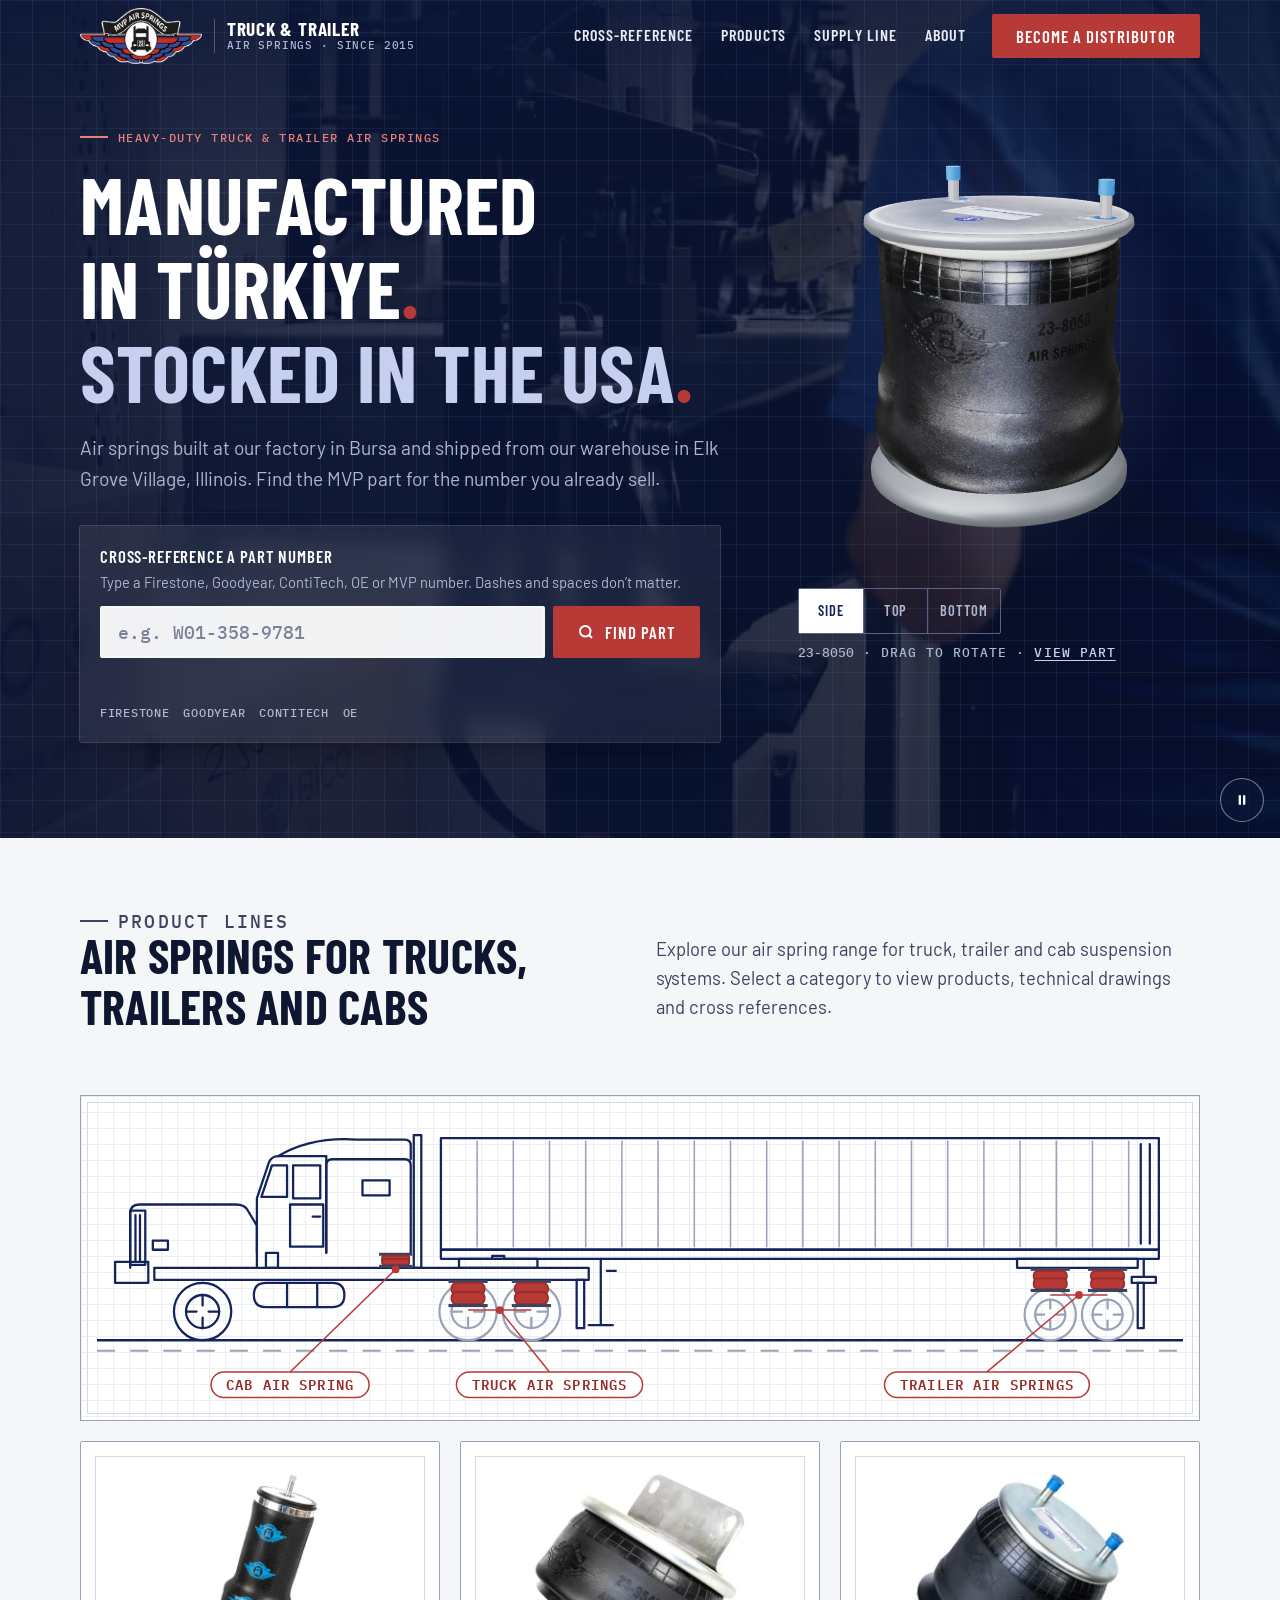
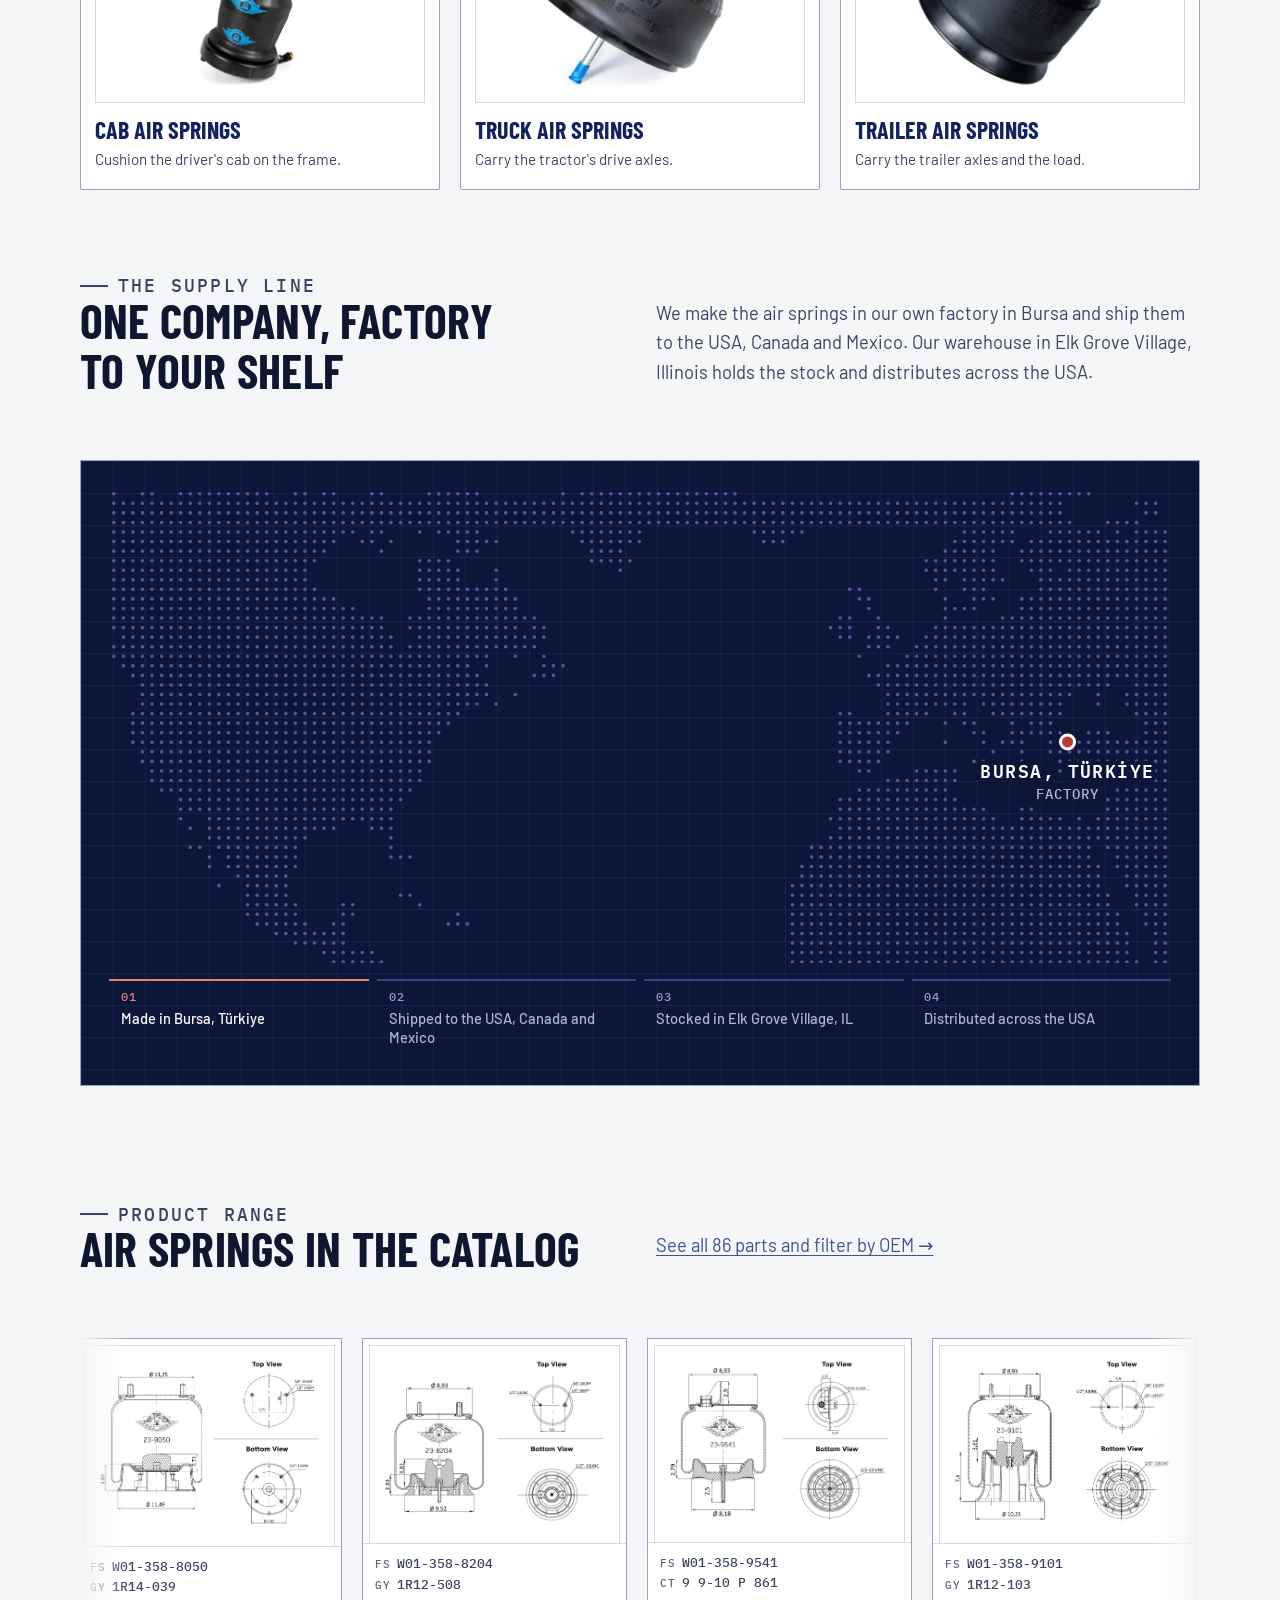
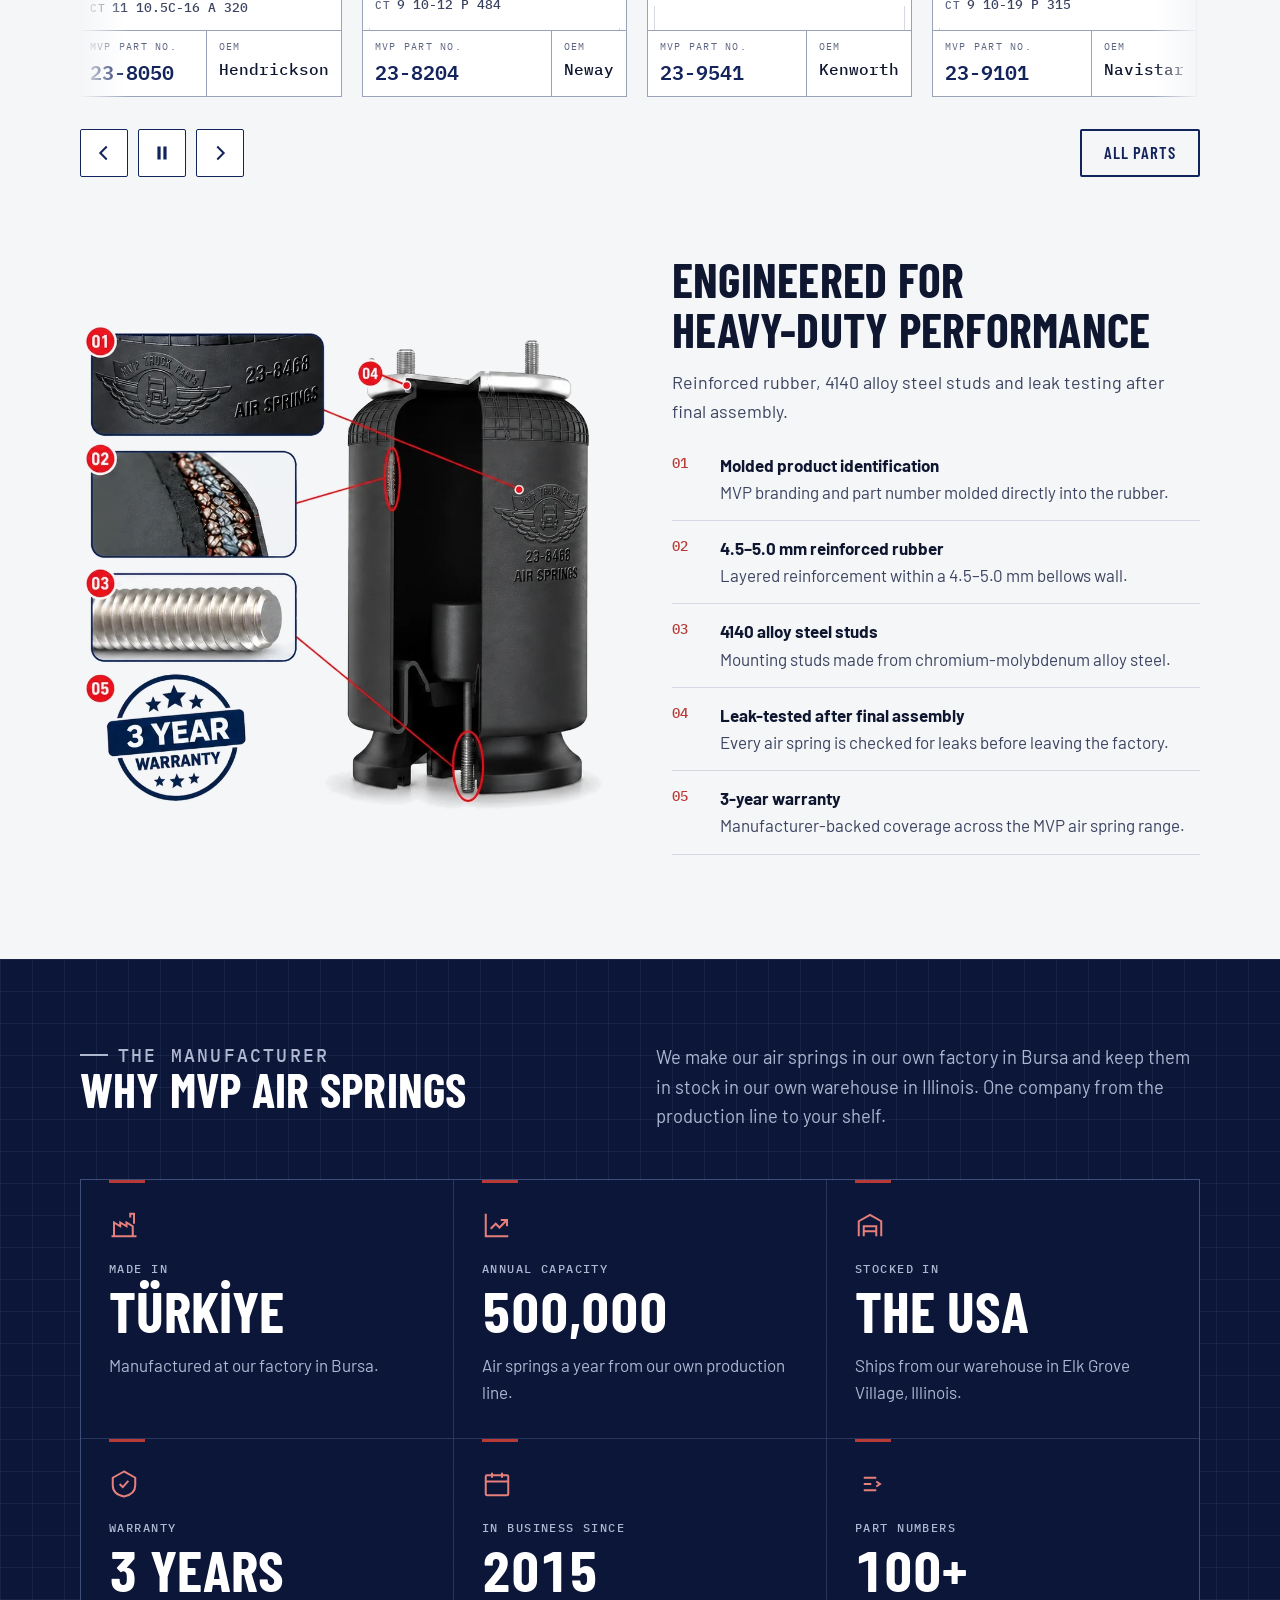
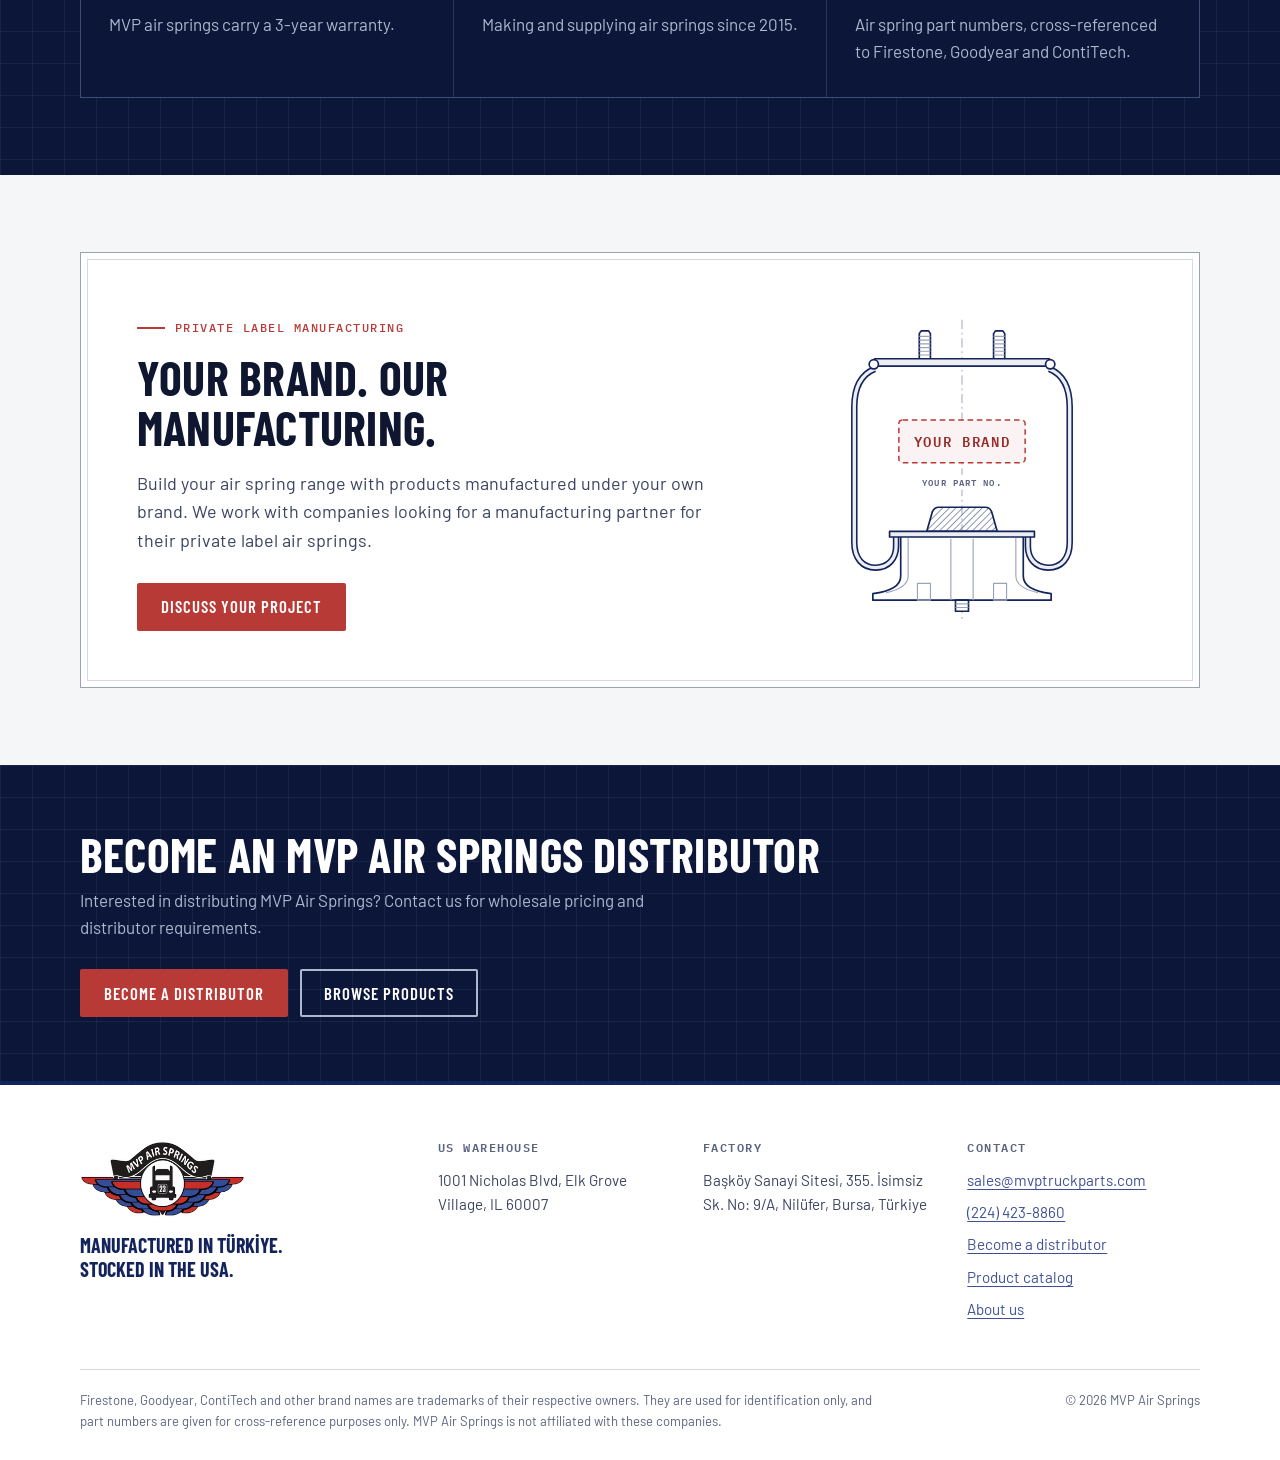
==== commit ca679448: ""Engineered for heavy-duty performance": Onur's new image and copy Onur's cutaway image (numbers, cl" ====
--- a/index.html
+++ b/index.html
@@ -11,16 +11,16 @@
   <link rel="preconnect" href="https://fonts.googleapis.com">
   <link rel="preconnect" href="https://fonts.gstatic.com" crossorigin>
   <link rel="stylesheet" href="https://fonts.googleapis.com/css2?family=Barlow+Condensed:wght@600;700&family=Barlow:wght@400;500;600&family=IBM+Plex+Mono:wght@500;600&display=swap">
-  <link rel="stylesheet" href="css/site.css?v=20261024h">
-  <script src="js/config.js?v=20261024h" defer></script>
-  <script src="js/data.js?v=20261024h" defer></script>
-  <script src="js/common.js?v=20261024h" defer></script>
-  <script src="js/hero-video.js?v=20261024h" defer></script>
-  <script src="js/xref.js?v=20261024h" defer></script>
-  <script src="js/route-map.js?v=20261024h" defer></script>
-  <script src="js/lines-drive.js?v=20261024h" defer></script>
+  <link rel="stylesheet" href="css/site.css?v=20261024i">
+  <script src="js/config.js?v=20261024i" defer></script>
+  <script src="js/data.js?v=20261024i" defer></script>
+  <script src="js/common.js?v=20261024i" defer></script>
+  <script src="js/hero-video.js?v=20261024i" defer></script>
+  <script src="js/xref.js?v=20261024i" defer></script>
+  <script src="js/route-map.js?v=20261024i" defer></script>
+  <script src="js/lines-drive.js?v=20261024i" defer></script>
   <script type="importmap">{ "imports": { "three": "./js/vendor/three/three.module.min.js" } }</script>
-  <script type="module" src="js/viewer3d-boot.js?v=20261024h"></script>
+  <script type="module" src="js/viewer3d-boot.js?v=20261024i"></script>
 </head>
 <body>
 <a class="skip-link" href="#main">Skip to content</a>
@@ -190,37 +190,18 @@
     <div class="wrap">
       <div class="mk-grid">
         <figure class="mk-figure">
-          <div class="mk-photo">
-            <img src="assets/inside-air-spring.webp" width="1110" height="1240" loading="lazy" alt="Cutaway of an MVP air spring with round close-ups of the molded rubber, the rubber wall in section and a threaded steel stud, and a 3-year warranty seal">
-            <svg class="mk-leaders" viewBox="0 0 1110 1240" preserveAspectRatio="none" aria-hidden="true">
-              <circle class="mk-roundel" cx="215" cy="140" r="95"/>
-              <circle class="mk-roundel" cx="215" cy="430" r="95"/>
-              <circle class="mk-roundel" cx="215" cy="720" r="95"/>
-              <ellipse class="mk-zoom" cx="577" cy="378" rx="16" ry="78"/>
-              <ellipse class="mk-zoom" cx="774.5" cy="1121" rx="33" ry="98"/>
-              <path class="mk-line" d="M306 166L954 431M310 422L561 384M301 762L742 1100M556 108L618 146"/>
-              <circle class="mk-end" cx="958" cy="433" r="6"/>
-              <circle class="mk-end" cx="620" cy="147" r="6"/>
-            </svg>
-            <span class="mk-dot" style="--x:13.3%;--y:5.9%" aria-hidden="true">1</span>
-            <span class="mk-dot" style="--x:13.3%;--y:29.3%" aria-hidden="true">2</span>
-            <span class="mk-dot" style="--x:13.3%;--y:52.7%" aria-hidden="true">3</span>
-            <span class="mk-dot" style="--x:48.6%;--y:8.1%" aria-hidden="true">4</span>
-            <span class="mk-dot" style="--x:7.9%;--y:75%" aria-hidden="true">5</span>
-          </div>
+          <img src="assets/engineered-air-spring.webp" width="894" height="835" loading="lazy" alt="Cutaway of an MVP air spring with numbered close-ups: the MVP logo and part number molded into the rubber, the reinforced rubber wall, a 4140 alloy steel stud, the sealed top plate, and a 3-year warranty badge">
         </figure>
         <div class="mk-copy">
-          <p class="eyebrow">Inside and out</p>
-          <h2 id="mk-title">What goes into an MVP air spring</h2>
-          <p class="mk-text">Every MVP air spring has its part number molded into the rubber. When it is time to replace one, read the number off the old air spring and look it up here.</p>
+          <h2 id="mk-title">Engineered for <span class="nowrap">heavy-duty</span> performance</h2>
+          <p class="mk-text">Reinforced rubber, 4140 alloy steel studs and leak testing after final assembly.</p>
           <ol class="num-list">
-            <li><strong>Part number molded into the rubber</strong>No sticker to peel off.</li>
-            <li><strong>4.5–5.0 mm thick rubber</strong>The wall of the rubber bellows.</li>
-            <li><strong>4140 alloy steel studs</strong>4140 is a chromium-molybdenum alloy steel.</li>
-            <li><strong>Leak-tested after final assembly</strong>Every air spring is checked for leaks before it leaves the factory.</li>
-            <li><strong>3-year warranty</strong>Across the whole MVP range.</li>
+            <li><strong>Molded product identification</strong>MVP branding and part number molded directly into the rubber.</li>
+            <li><strong>4.5–5.0 mm reinforced rubber</strong>Layered reinforcement within a 4.5–5.0 mm bellows wall.</li>
+            <li><strong>4140 alloy steel studs</strong>Mounting studs made from chromium-molybdenum alloy steel.</li>
+            <li><strong>Leak-tested after final assembly</strong>Every air spring is checked for leaks before leaving the factory.</li>
+            <li><strong>3-year warranty</strong>Manufacturer-backed coverage across the MVP air spring range.</li>
           </ol>
-          <a class="btn btn-line" href="#cross-reference">Look up a part number</a>
         </div>
       </div>
     </div>
--- a/css/site.css
+++ b/css/site.css
@@ -287,26 +287,17 @@
   .pl-art svg { max-width: 190px; }
 }
 
-/* What goes into an MVP air spring: cutaway with round close-ups on a transparent image,
-   straight on the page; rings, leaders and numbers are drawn over it so they stay sharp. */
+/* Engineered for heavy-duty performance: Onur's cutaway (numbers and leaders are
+   in the image, background cut away) beside the matching numbered list. */
 .marking { padding-top: 0; }
 .mk-grid { display: grid; grid-template-columns: minmax(0, 1fr) minmax(0, 1fr); align-items: center; gap: clamp(28px, 5vw, 72px); }
 .mk-figure { margin: 0; }
-.mk-photo { position: relative; }
-.mk-photo img { width: 100%; height: auto; display: block; }
-.mk-leaders { position: absolute; inset: 0; width: 100%; height: 100%; overflow: visible; }
-.mk-leaders * { fill: none; vector-effect: non-scaling-stroke; }
-.mk-leaders .mk-roundel { stroke: var(--navy); stroke-width: 2.5; }
-.mk-leaders .mk-zoom { stroke: var(--red); stroke-width: 2.5; }
-.mk-leaders .mk-line { stroke: var(--red); stroke-width: 1.5; }
-.mk-leaders .mk-end { fill: var(--red); stroke: #fff; stroke-width: 1.5; }
-.mk-dot { position: absolute; left: var(--x); top: var(--y); transform: translate(-50%, -50%); width: 28px; height: 28px;
-  display: grid; place-items: center; border-radius: 50%; background: var(--red); color: #fff; border: 2px solid #fff;
-  box-shadow: 0 1px 3px rgba(11,22,56,.3); font: 700 .95rem/1 var(--font-display); }
+.mk-figure img { width: 100%; height: auto; display: block; }
+.mk-copy h2 { margin-bottom: 14px; }
+.nowrap { white-space: nowrap; }
 .mk-text { color: var(--ink-2); font-size: 1.12rem; max-width: 34em; margin: 0 0 12px; }
 .mk-copy .num-list { margin-bottom: 28px; }
 @media (max-width: 800px) { .mk-grid { grid-template-columns: 1fr; } }
-@media (max-width: 560px) { .mk-dot { width: 24px; height: 24px; font-size: .85rem; } }
 
 /* Route map: Bursa → USA, Canada, Mexico → Elk Grove Village → across the USA.
    Stages are cumulative classes s1…s4 set by js/route-map.js. */
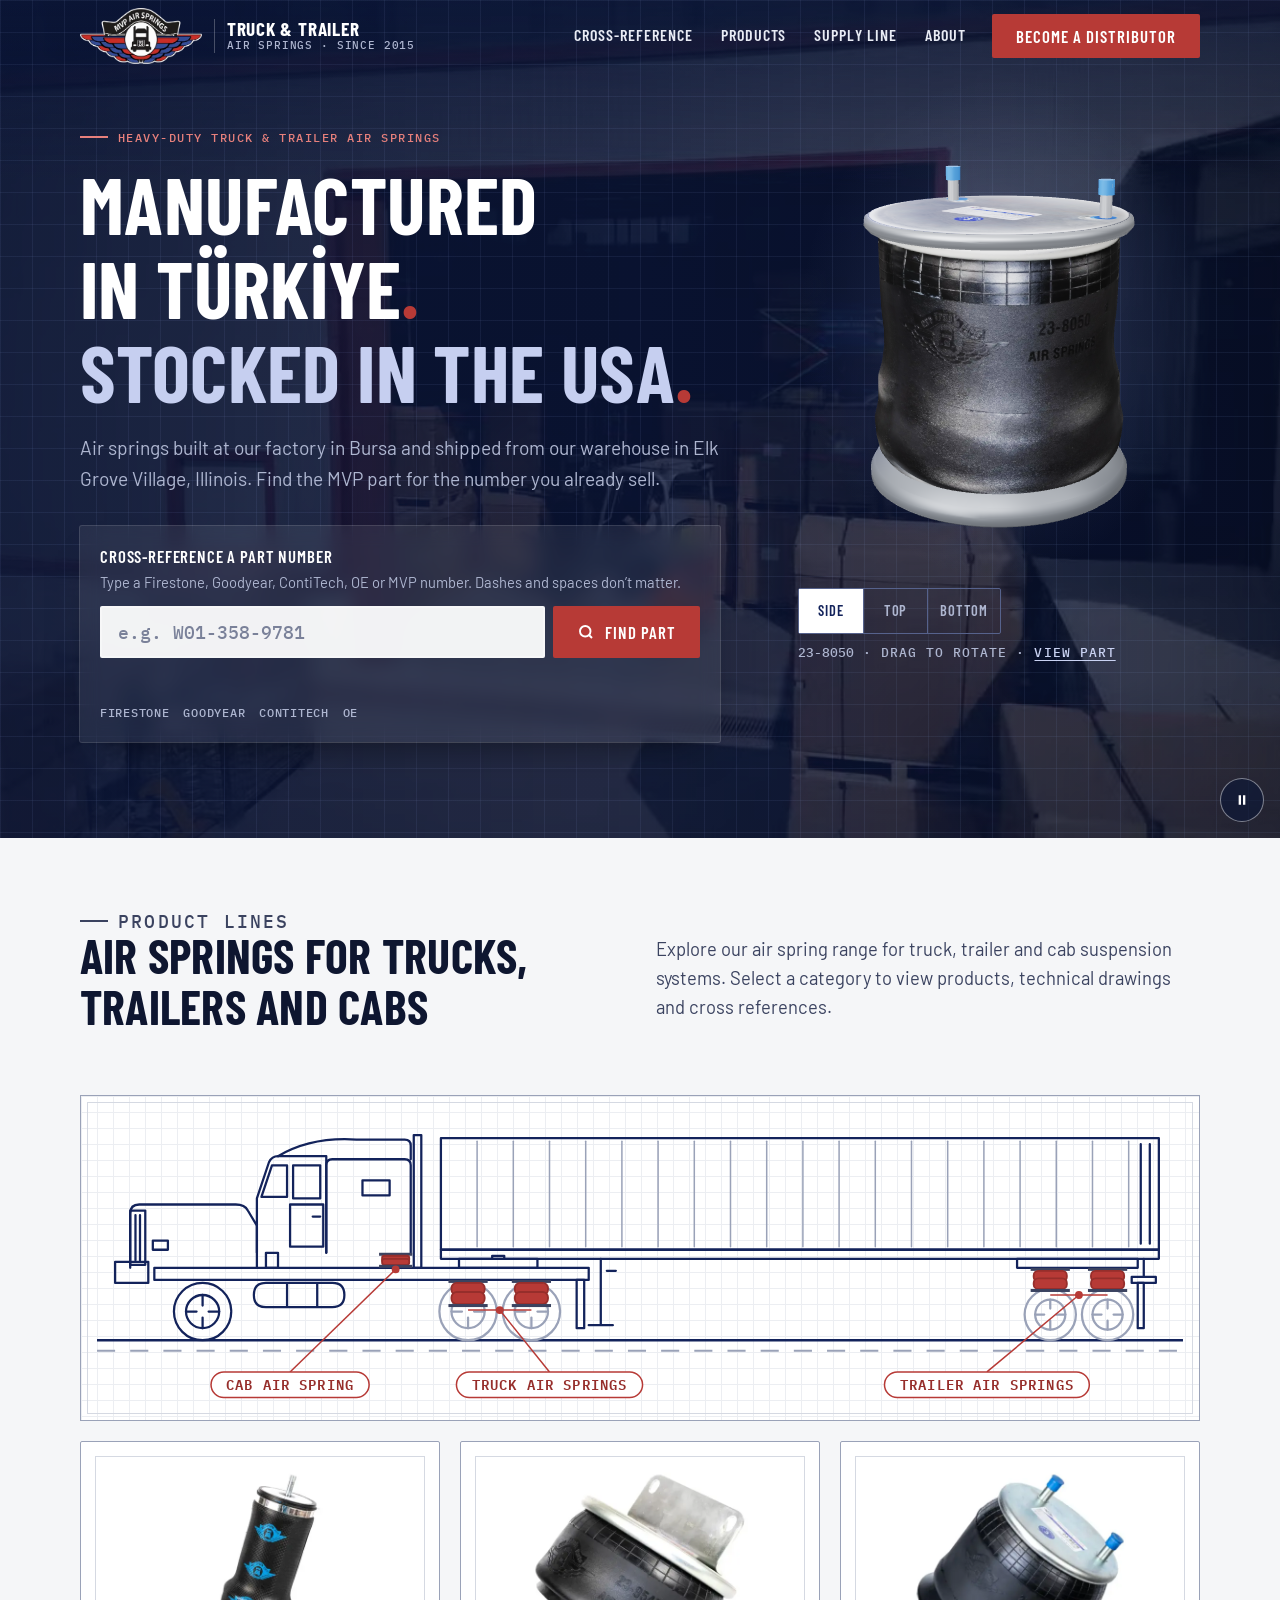
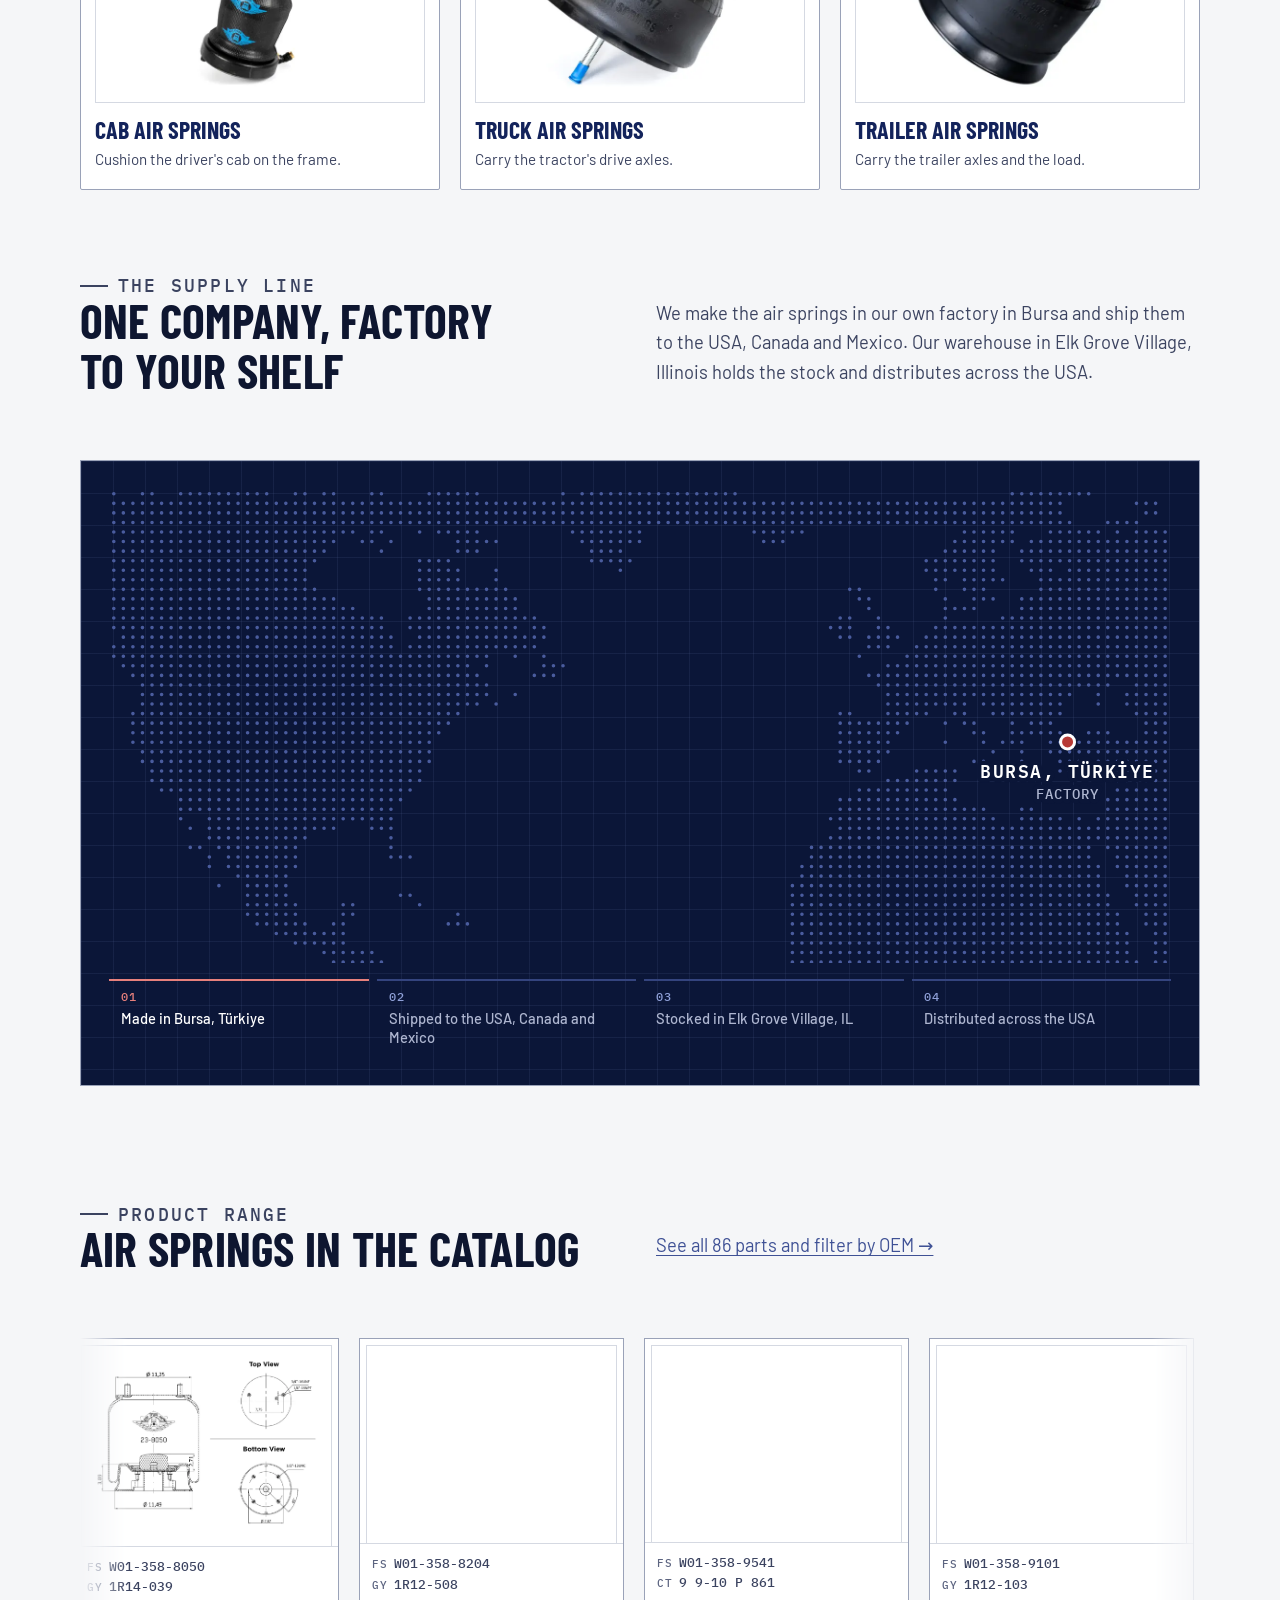
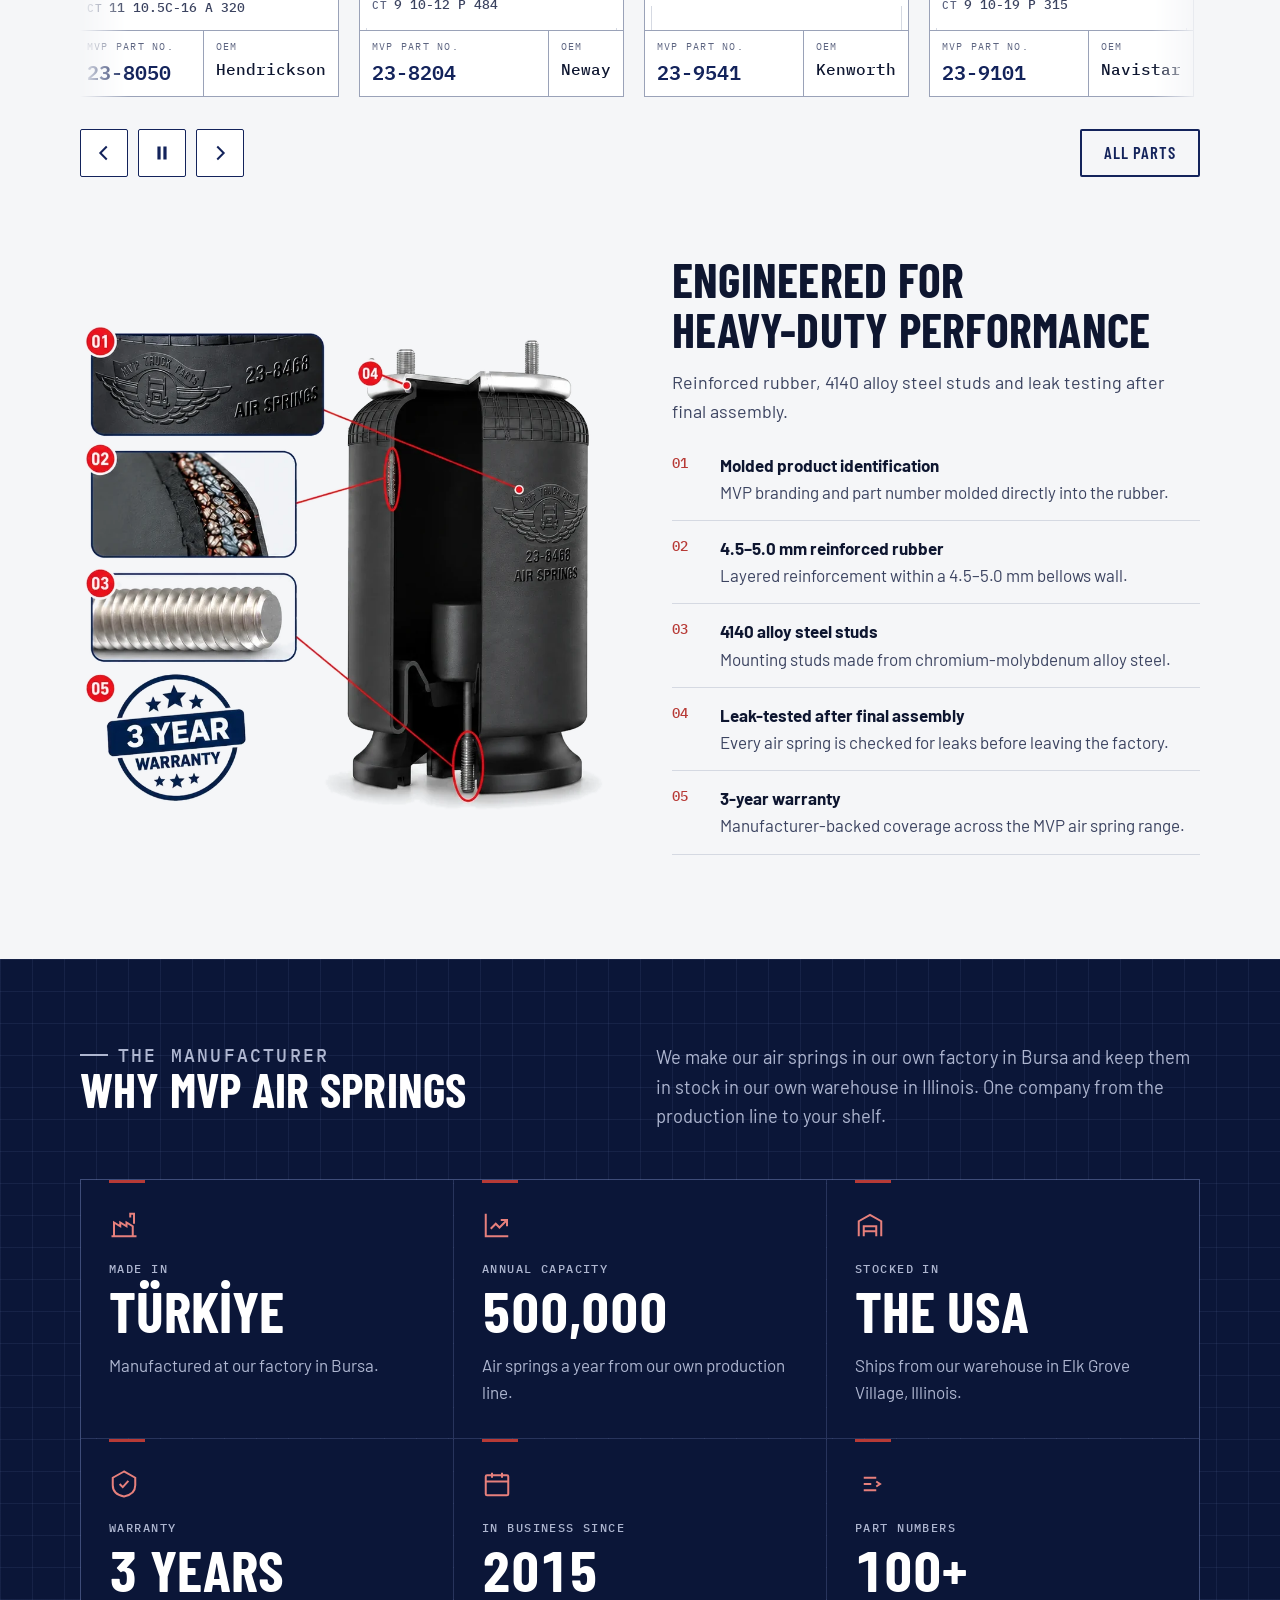
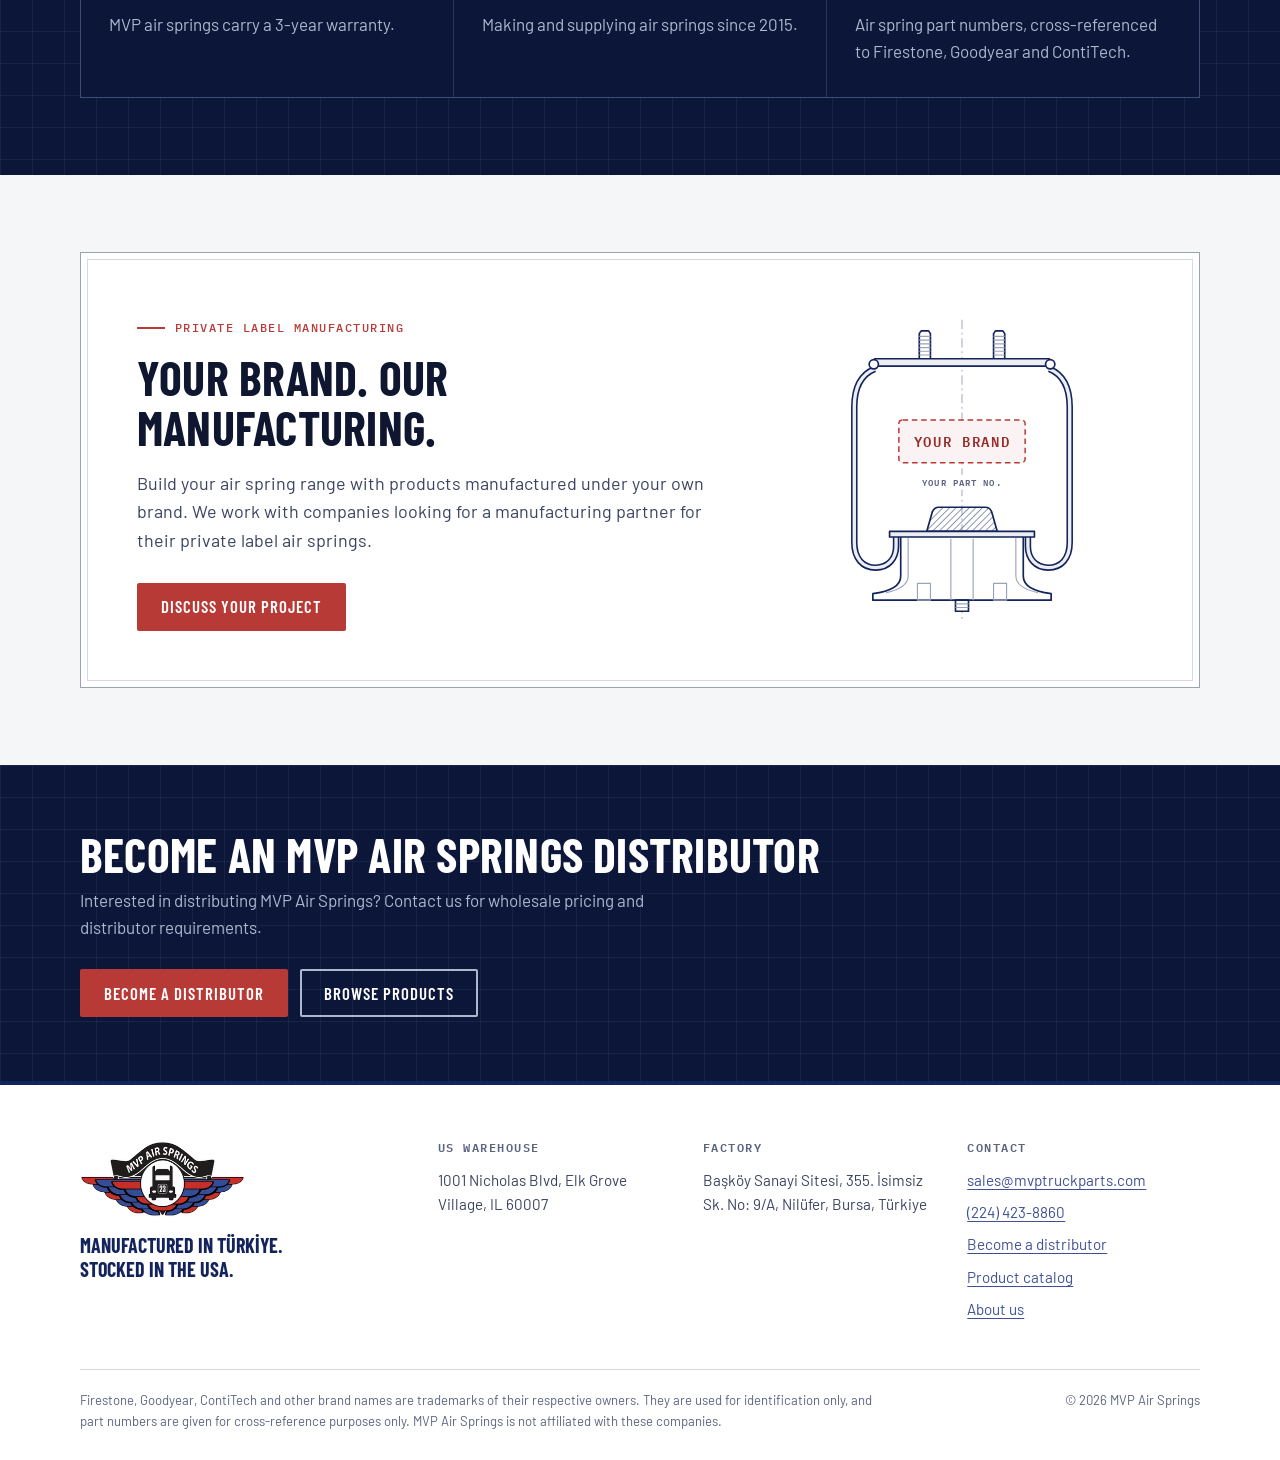
==== commit aae1fc07: "Supply-line map: Bursa stage holds 1.3 s instead of 1.9 s Co-Authored-By: Claude Opus 5.5 <noreply@a" ====
--- a/index.html
+++ b/index.html
@@ -11,16 +11,16 @@
   <link rel="preconnect" href="https://fonts.googleapis.com">
   <link rel="preconnect" href="https://fonts.gstatic.com" crossorigin>
   <link rel="stylesheet" href="https://fonts.googleapis.com/css2?family=Barlow+Condensed:wght@600;700&family=Barlow:wght@400;500;600&family=IBM+Plex+Mono:wght@500;600&display=swap">
-  <link rel="stylesheet" href="css/site.css?v=20261024i">
-  <script src="js/config.js?v=20261024i" defer></script>
-  <script src="js/data.js?v=20261024i" defer></script>
-  <script src="js/common.js?v=20261024i" defer></script>
-  <script src="js/hero-video.js?v=20261024i" defer></script>
-  <script src="js/xref.js?v=20261024i" defer></script>
-  <script src="js/route-map.js?v=20261024i" defer></script>
-  <script src="js/lines-drive.js?v=20261024i" defer></script>
+  <link rel="stylesheet" href="css/site.css?v=20261024j">
+  <script src="js/config.js?v=20261024j" defer></script>
+  <script src="js/data.js?v=20261024j" defer></script>
+  <script src="js/common.js?v=20261024j" defer></script>
+  <script src="js/hero-video.js?v=20261024j" defer></script>
+  <script src="js/xref.js?v=20261024j" defer></script>
+  <script src="js/route-map.js?v=20261024j" defer></script>
+  <script src="js/lines-drive.js?v=20261024j" defer></script>
   <script type="importmap">{ "imports": { "three": "./js/vendor/three/three.module.min.js" } }</script>
-  <script type="module" src="js/viewer3d-boot.js?v=20261024i"></script>
+  <script type="module" src="js/viewer3d-boot.js?v=20261024j"></script>
 </head>
 <body>
 <a class="skip-link" href="#main">Skip to content</a>
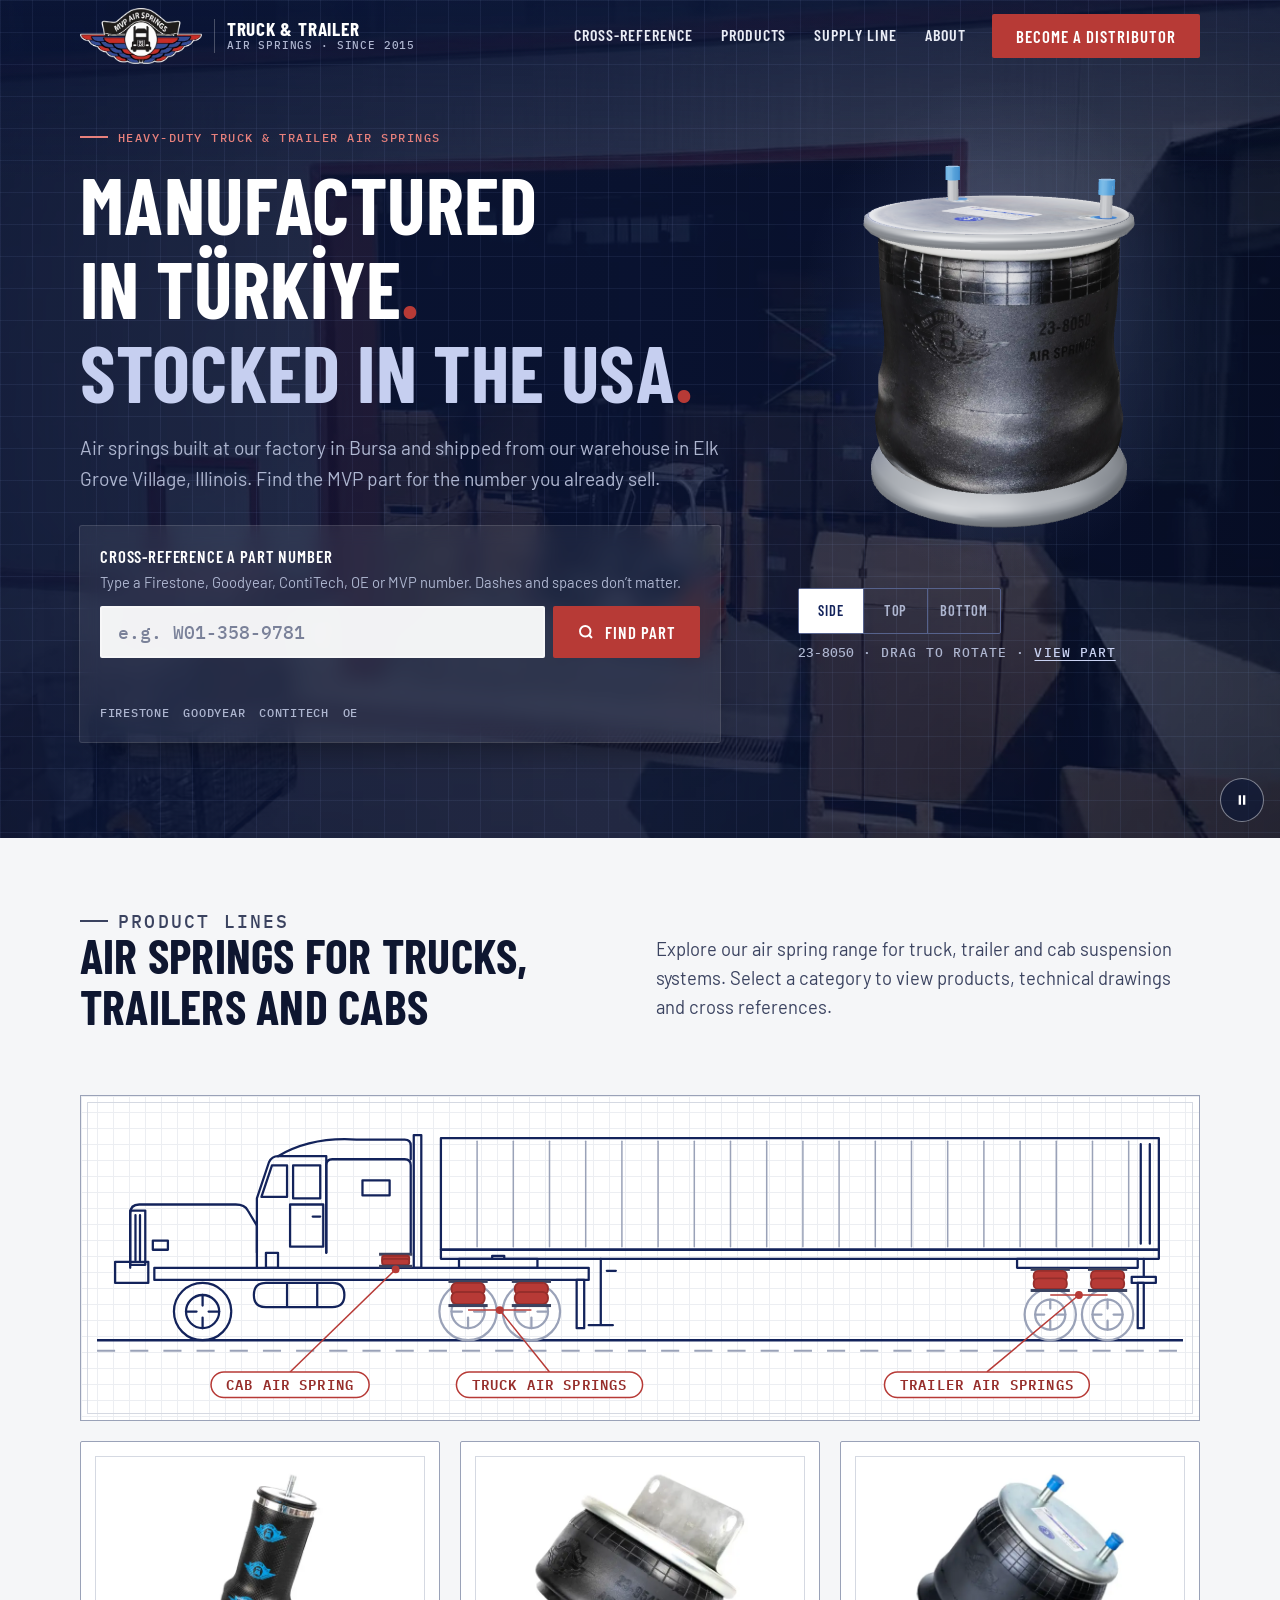
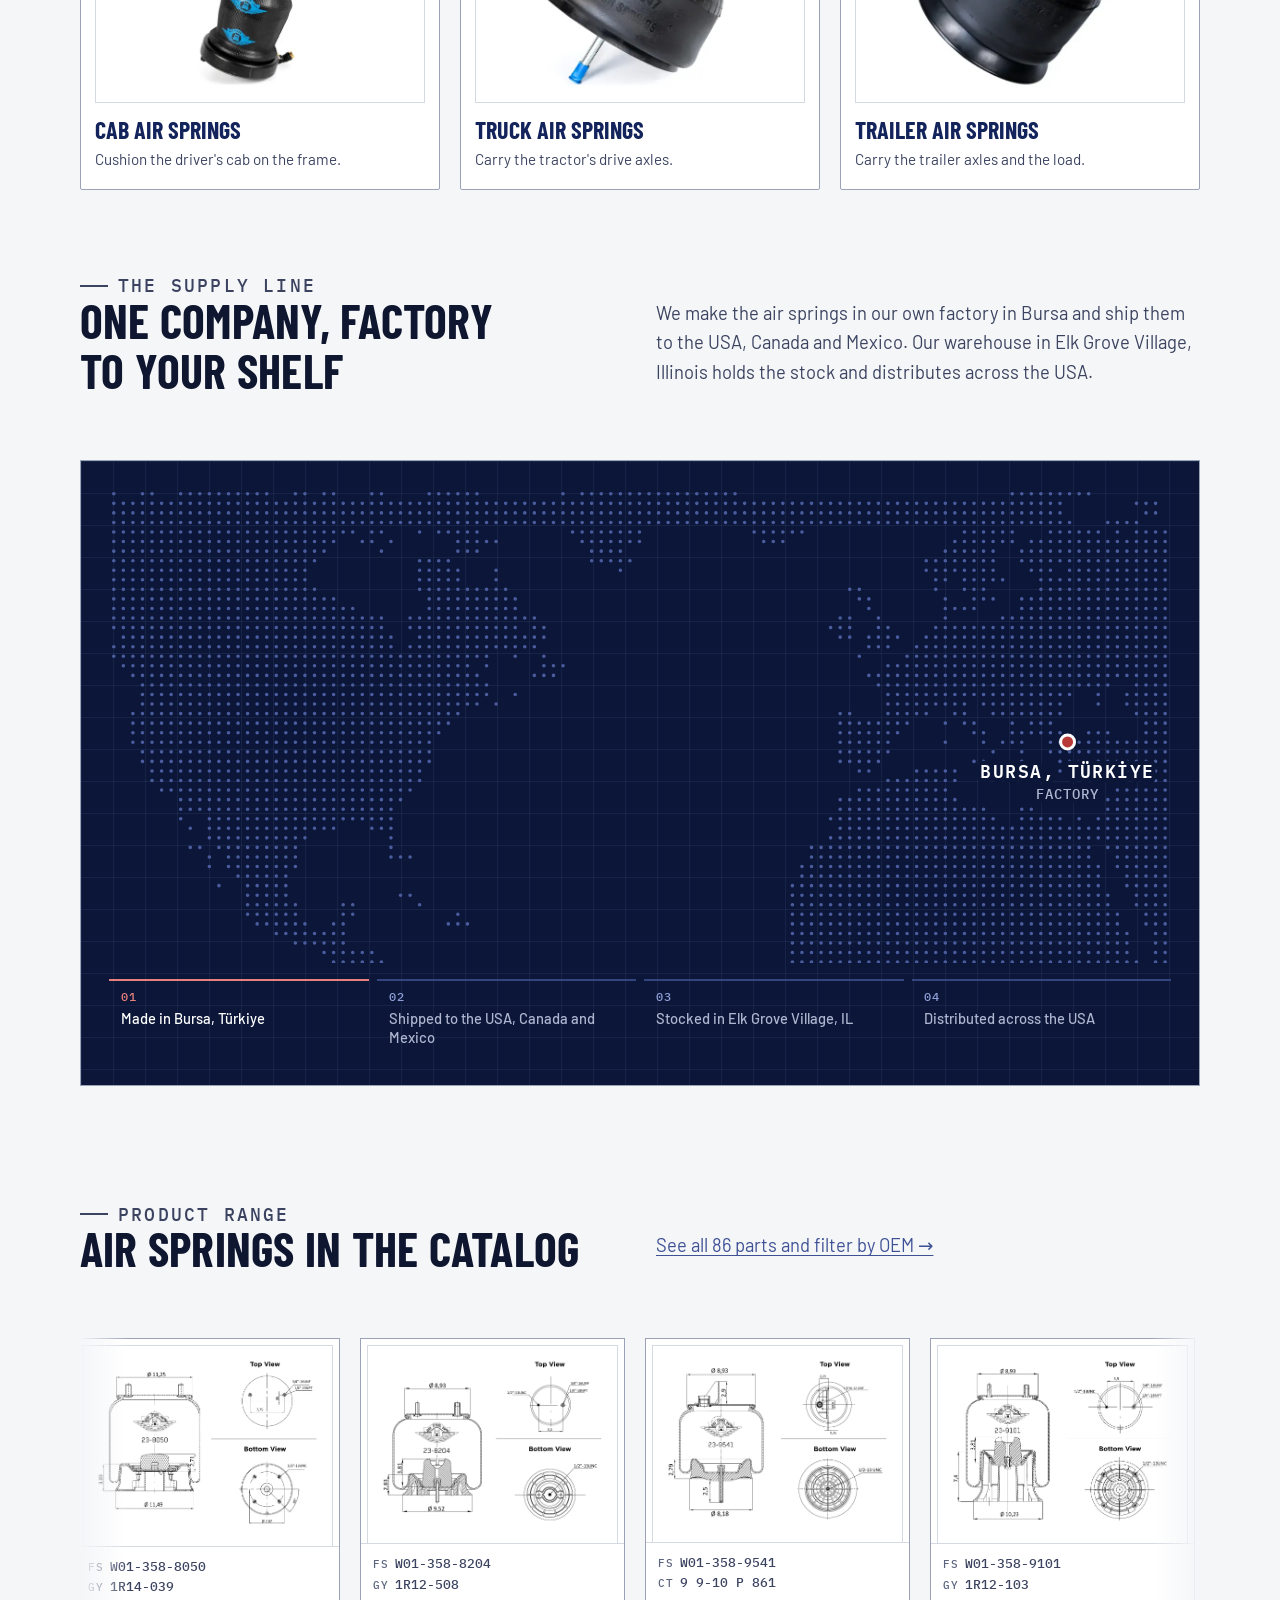
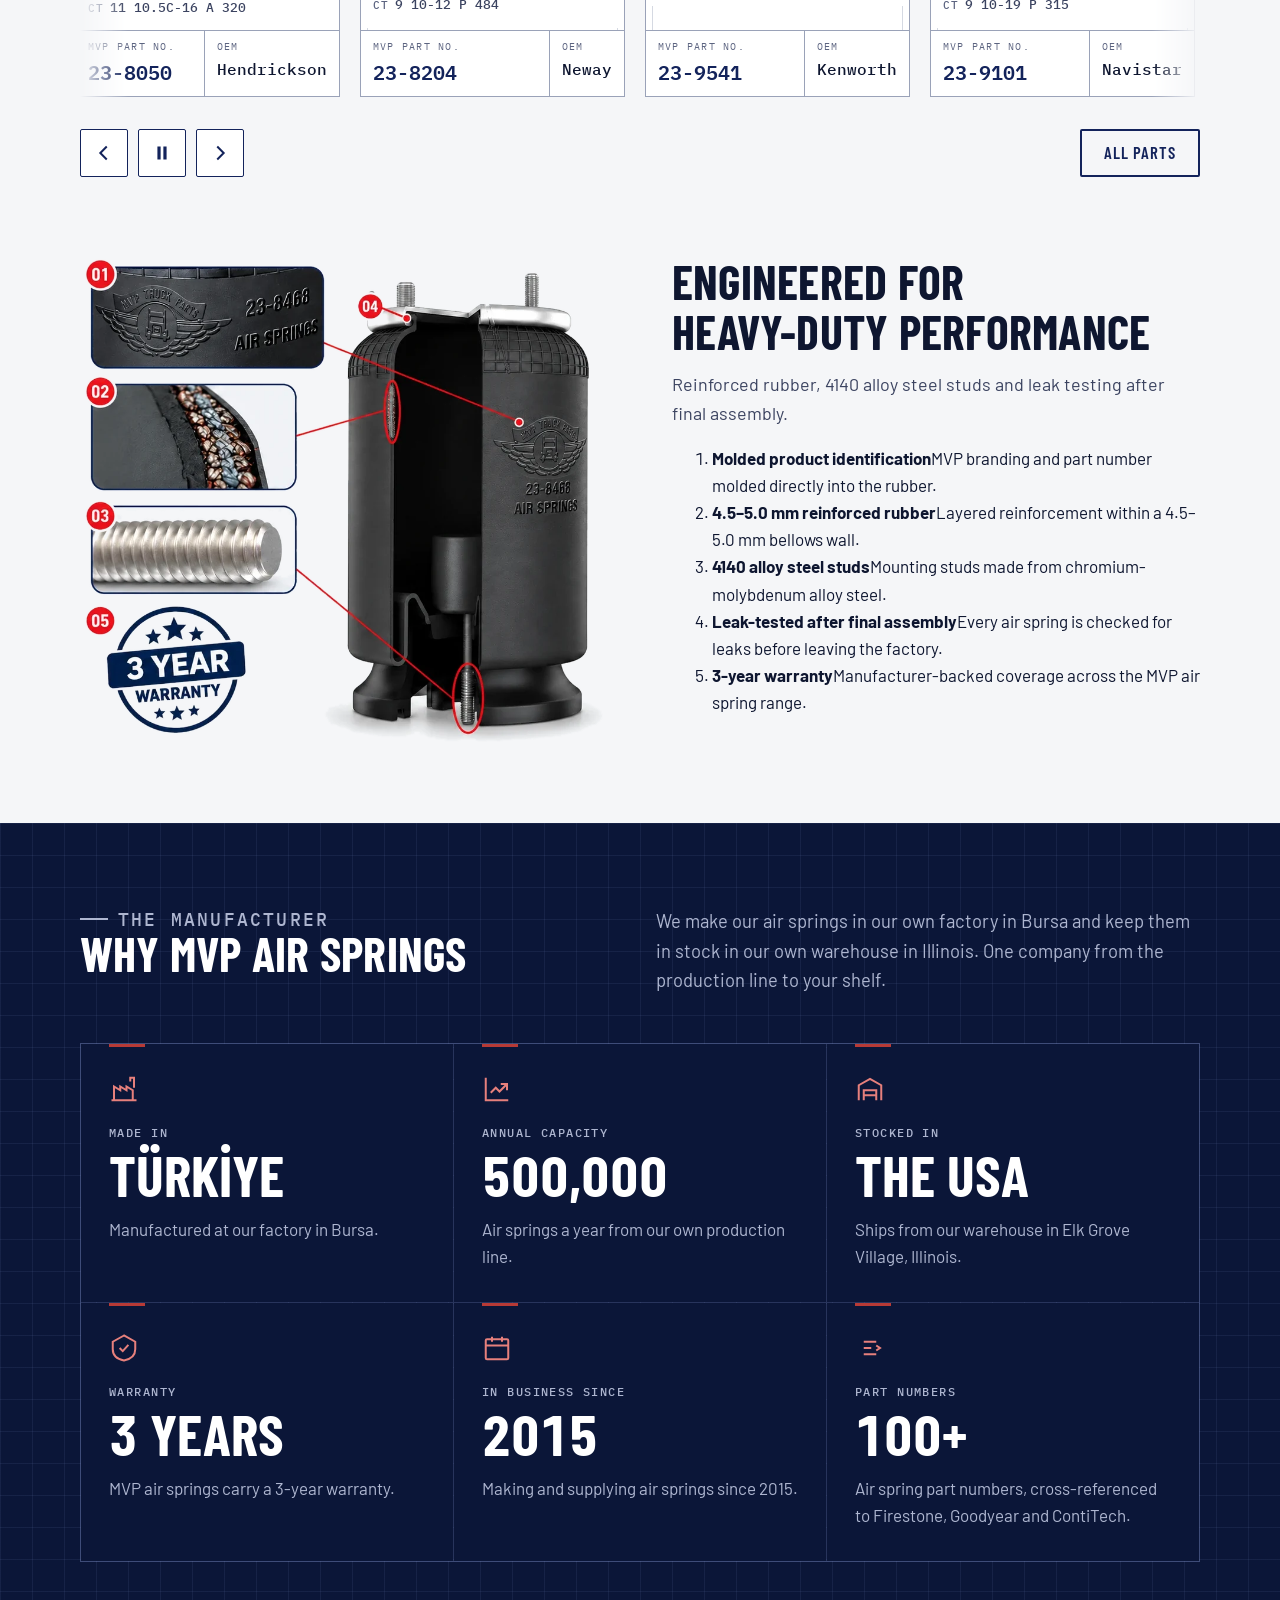
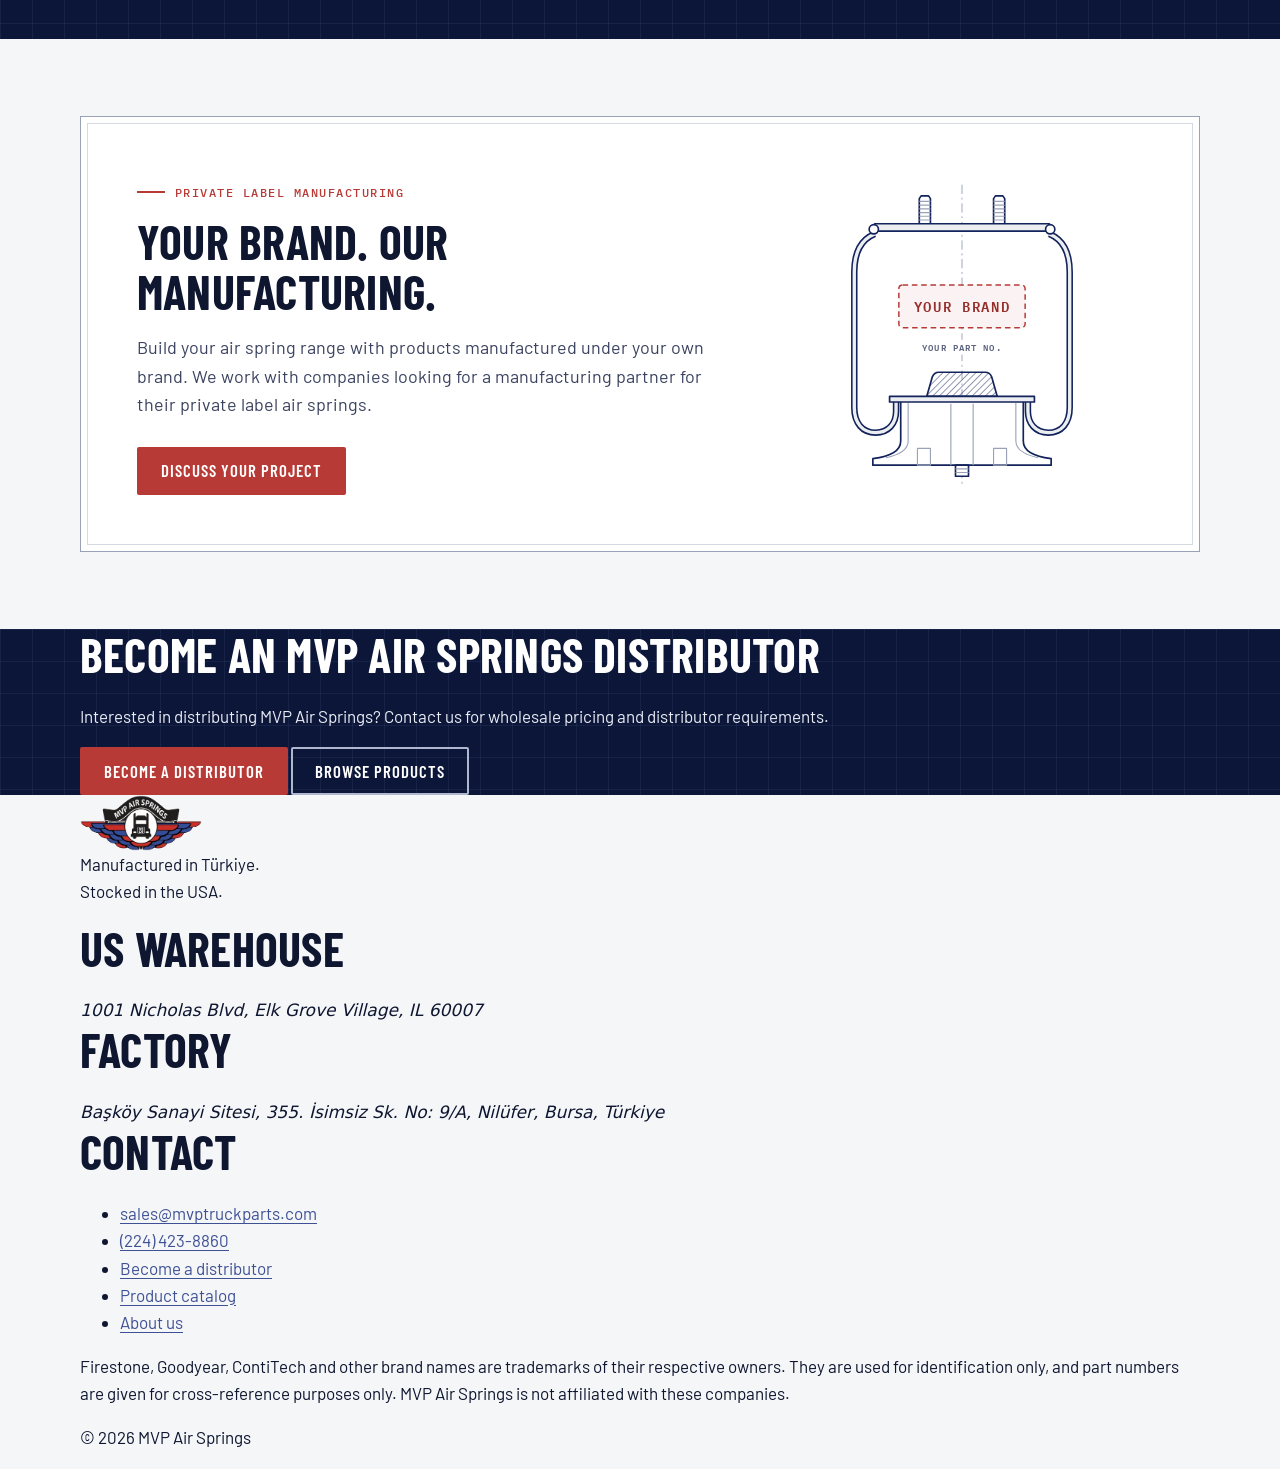
==== commit 73d1834e: "About page: same private label panel as the home page The About page's private label block (part num" ====
--- a/index.html
+++ b/index.html
@@ -11,16 +11,16 @@
   <link rel="preconnect" href="https://fonts.googleapis.com">
   <link rel="preconnect" href="https://fonts.gstatic.com" crossorigin>
   <link rel="stylesheet" href="https://fonts.googleapis.com/css2?family=Barlow+Condensed:wght@600;700&family=Barlow:wght@400;500;600&family=IBM+Plex+Mono:wght@500;600&display=swap">
-  <link rel="stylesheet" href="css/site.css?v=20261024j">
-  <script src="js/config.js?v=20261024j" defer></script>
-  <script src="js/data.js?v=20261024j" defer></script>
-  <script src="js/common.js?v=20261024j" defer></script>
-  <script src="js/hero-video.js?v=20261024j" defer></script>
-  <script src="js/xref.js?v=20261024j" defer></script>
-  <script src="js/route-map.js?v=20261024j" defer></script>
-  <script src="js/lines-drive.js?v=20261024j" defer></script>
+  <link rel="stylesheet" href="css/site.css?v=20261024k">
+  <script src="js/config.js?v=20261024k" defer></script>
+  <script src="js/data.js?v=20261024k" defer></script>
+  <script src="js/common.js?v=20261024k" defer></script>
+  <script src="js/hero-video.js?v=20261024k" defer></script>
+  <script src="js/xref.js?v=20261024k" defer></script>
+  <script src="js/route-map.js?v=20261024k" defer></script>
+  <script src="js/lines-drive.js?v=20261024k" defer></script>
   <script type="importmap">{ "imports": { "three": "./js/vendor/three/three.module.min.js" } }</script>
-  <script type="module" src="js/viewer3d-boot.js?v=20261024j"></script>
+  <script type="module" src="js/viewer3d-boot.js?v=20261024k"></script>
 </head>
 <body>
 <a class="skip-link" href="#main">Skip to content</a>
--- a/css/site.css
+++ b/css/site.css
@@ -515,11 +515,7 @@
 .mv-text { font-size: clamp(1.25rem, 2vw, 1.5rem); line-height: 1.45; font-weight: 500; color: var(--navy); margin: 0; }
 @media (max-width: 700px) { .mv { grid-template-columns: 1fr; } }
 .values .pillar-value { font-size: clamp(2.1rem, 3.6vw, 2.8rem); }
-.pl-about { display: grid; grid-template-columns: minmax(0, 1fr) minmax(0, 1fr); gap: 24px clamp(32px, 6vw, 80px); align-items: center; }
-.pl-about-text { color: var(--ink-2); font-size: 1.12rem; margin: 0 0 12px; }
-.pl-about .num-list { margin: 0; }
-@media (max-width: 800px) { .pl-about { grid-template-columns: 1fr; } }
-.filters { display: flex; flex-wrap: wrap; gap: 8px; margin: 0 0 24px; }
+@media (max-width: 800px) { .filters { display: flex; flex-wrap: wrap; gap: 8px; margin: 0 0 24px; }
 .chip {
   min-height: 44px; padding: 0 16px; border: 1px solid var(--rule-strong); background: #fff; border-radius: var(--radius);
   font: 600 .95rem/1 var(--font-display); text-transform: uppercase; letter-spacing: .06em; color: var(--ink-2); cursor: pointer;
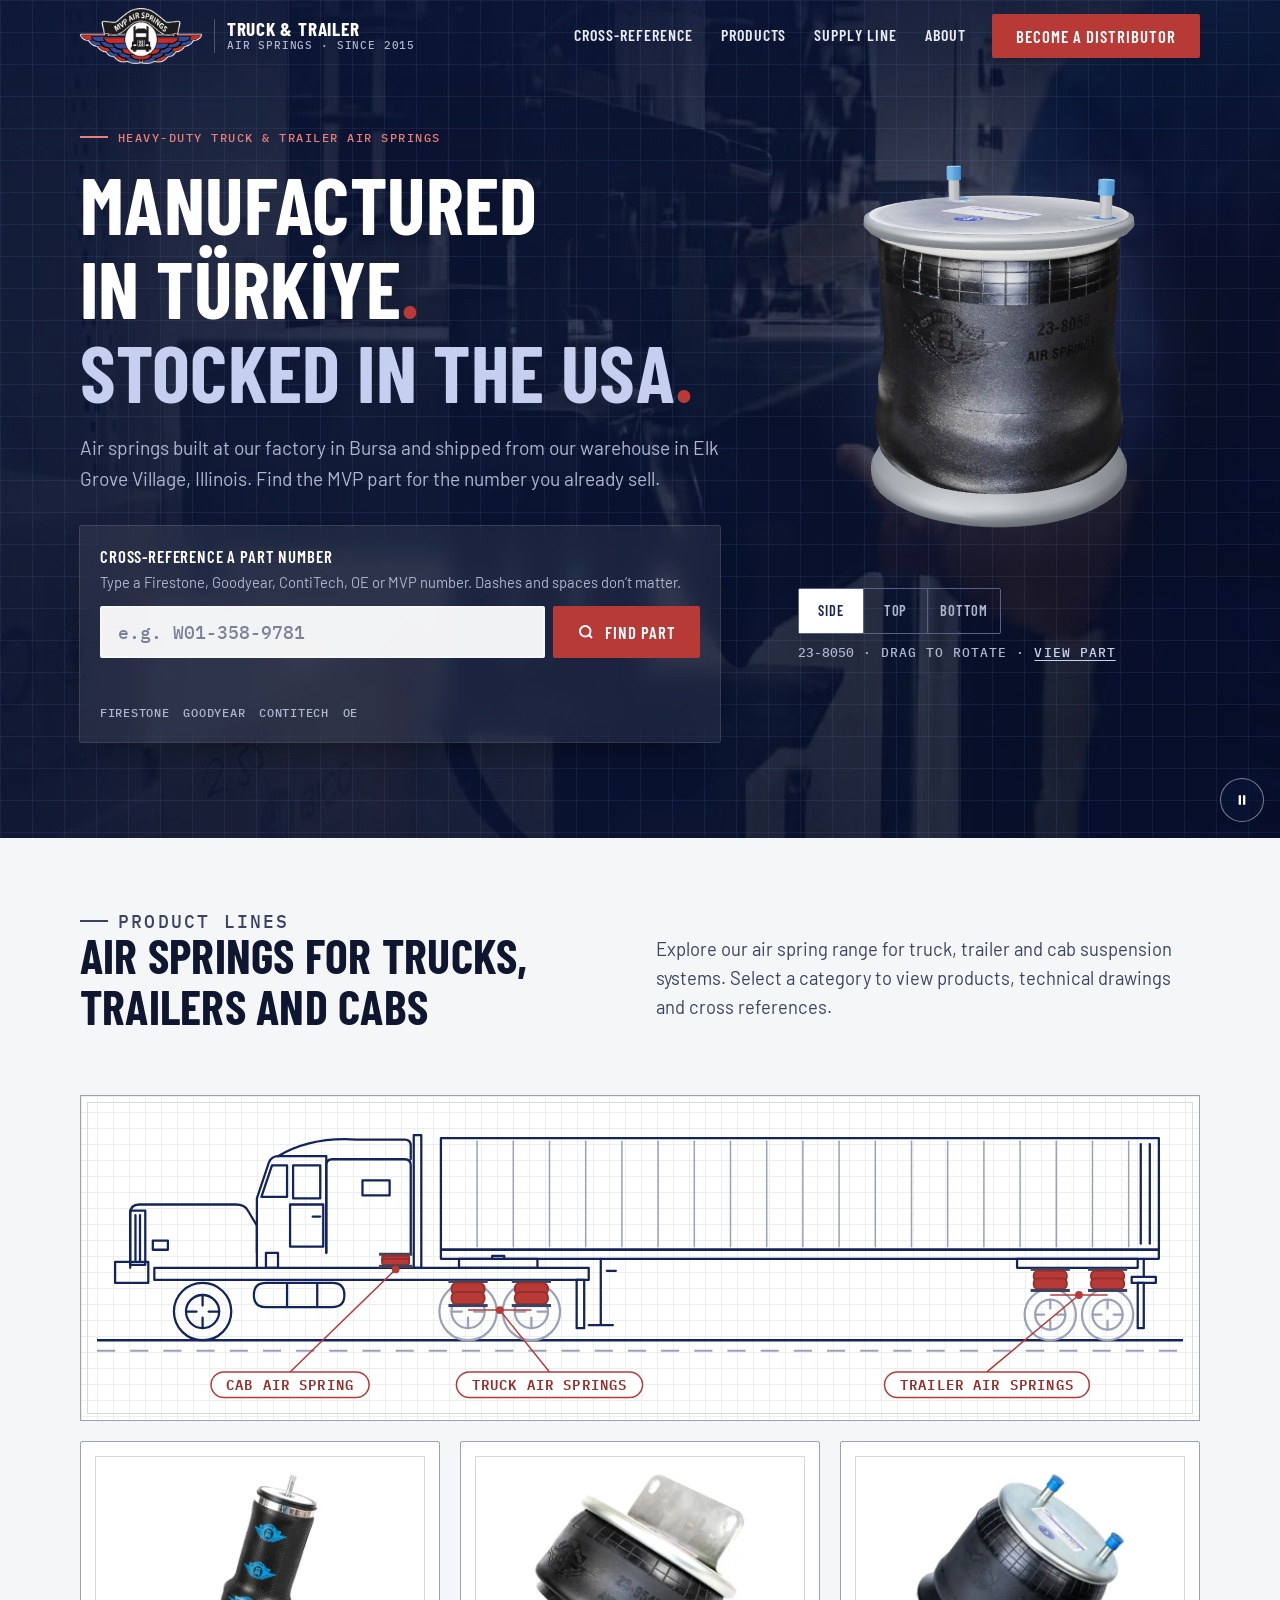
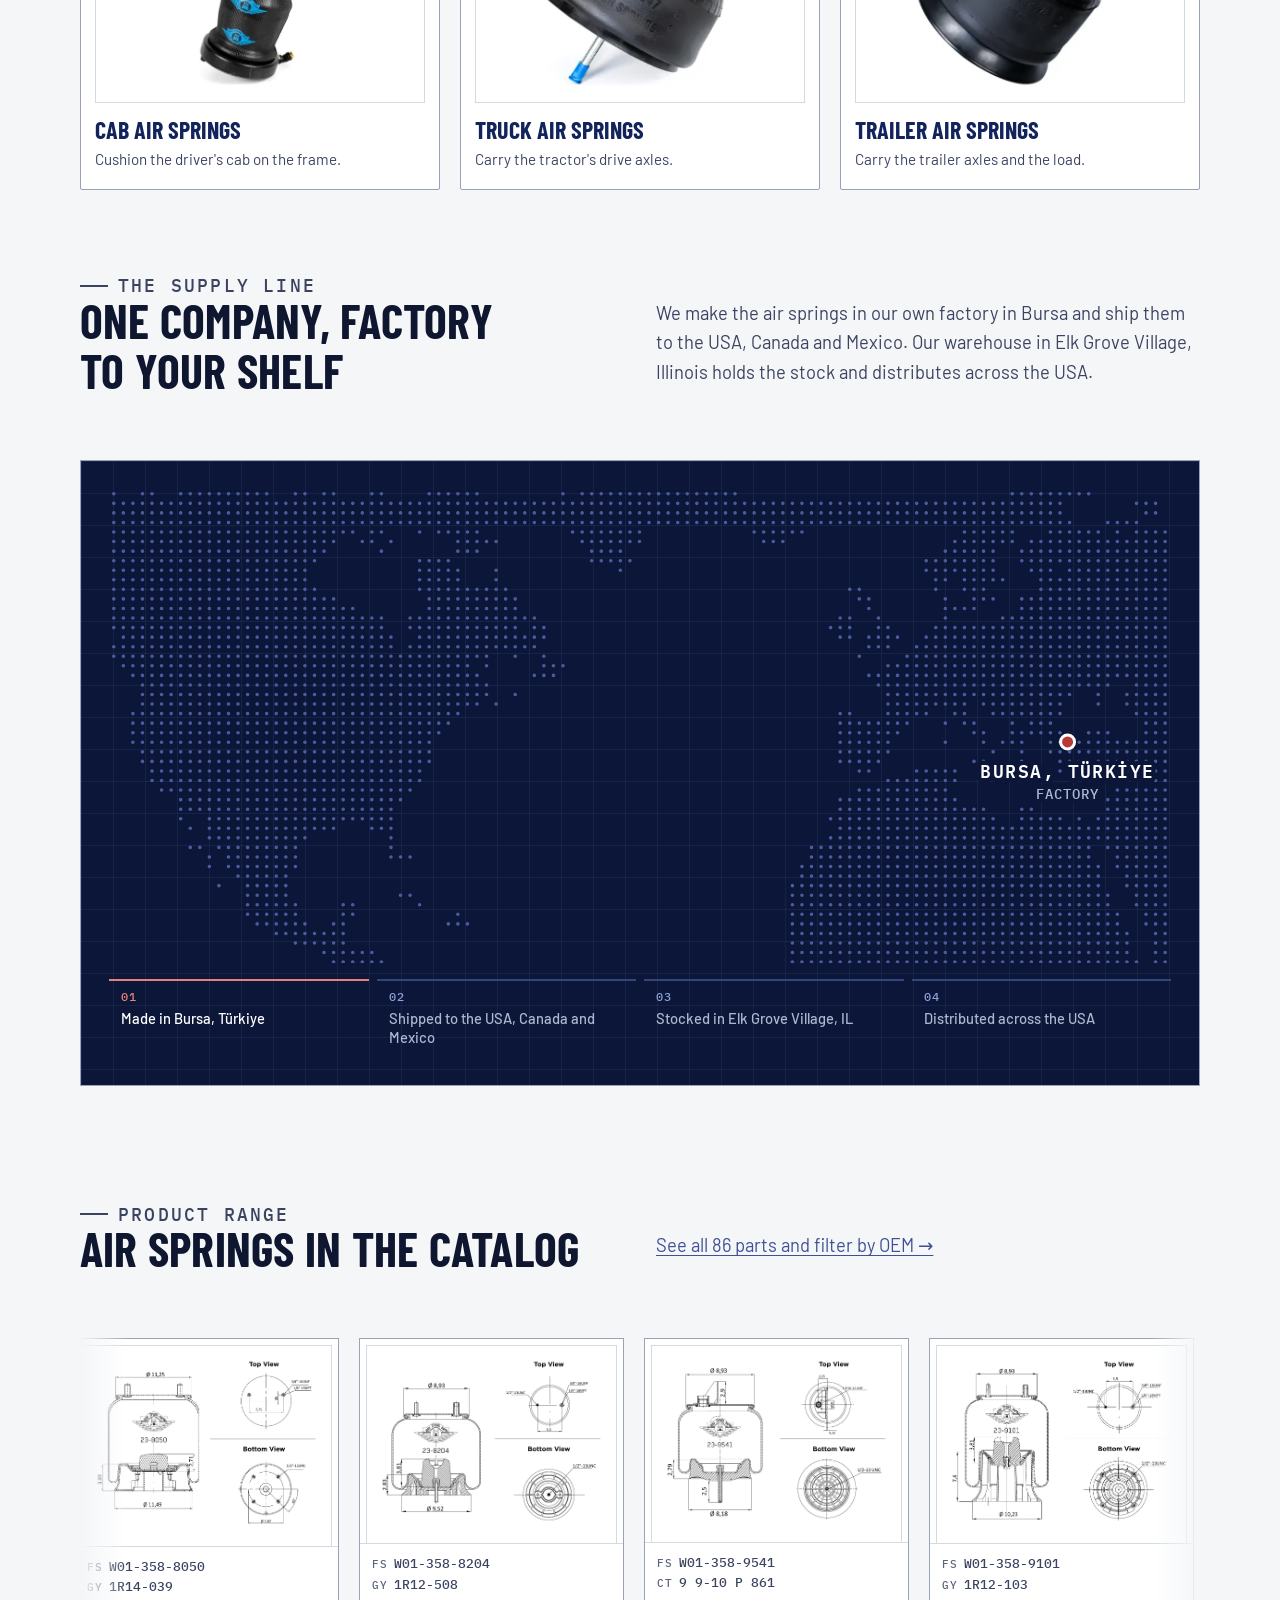
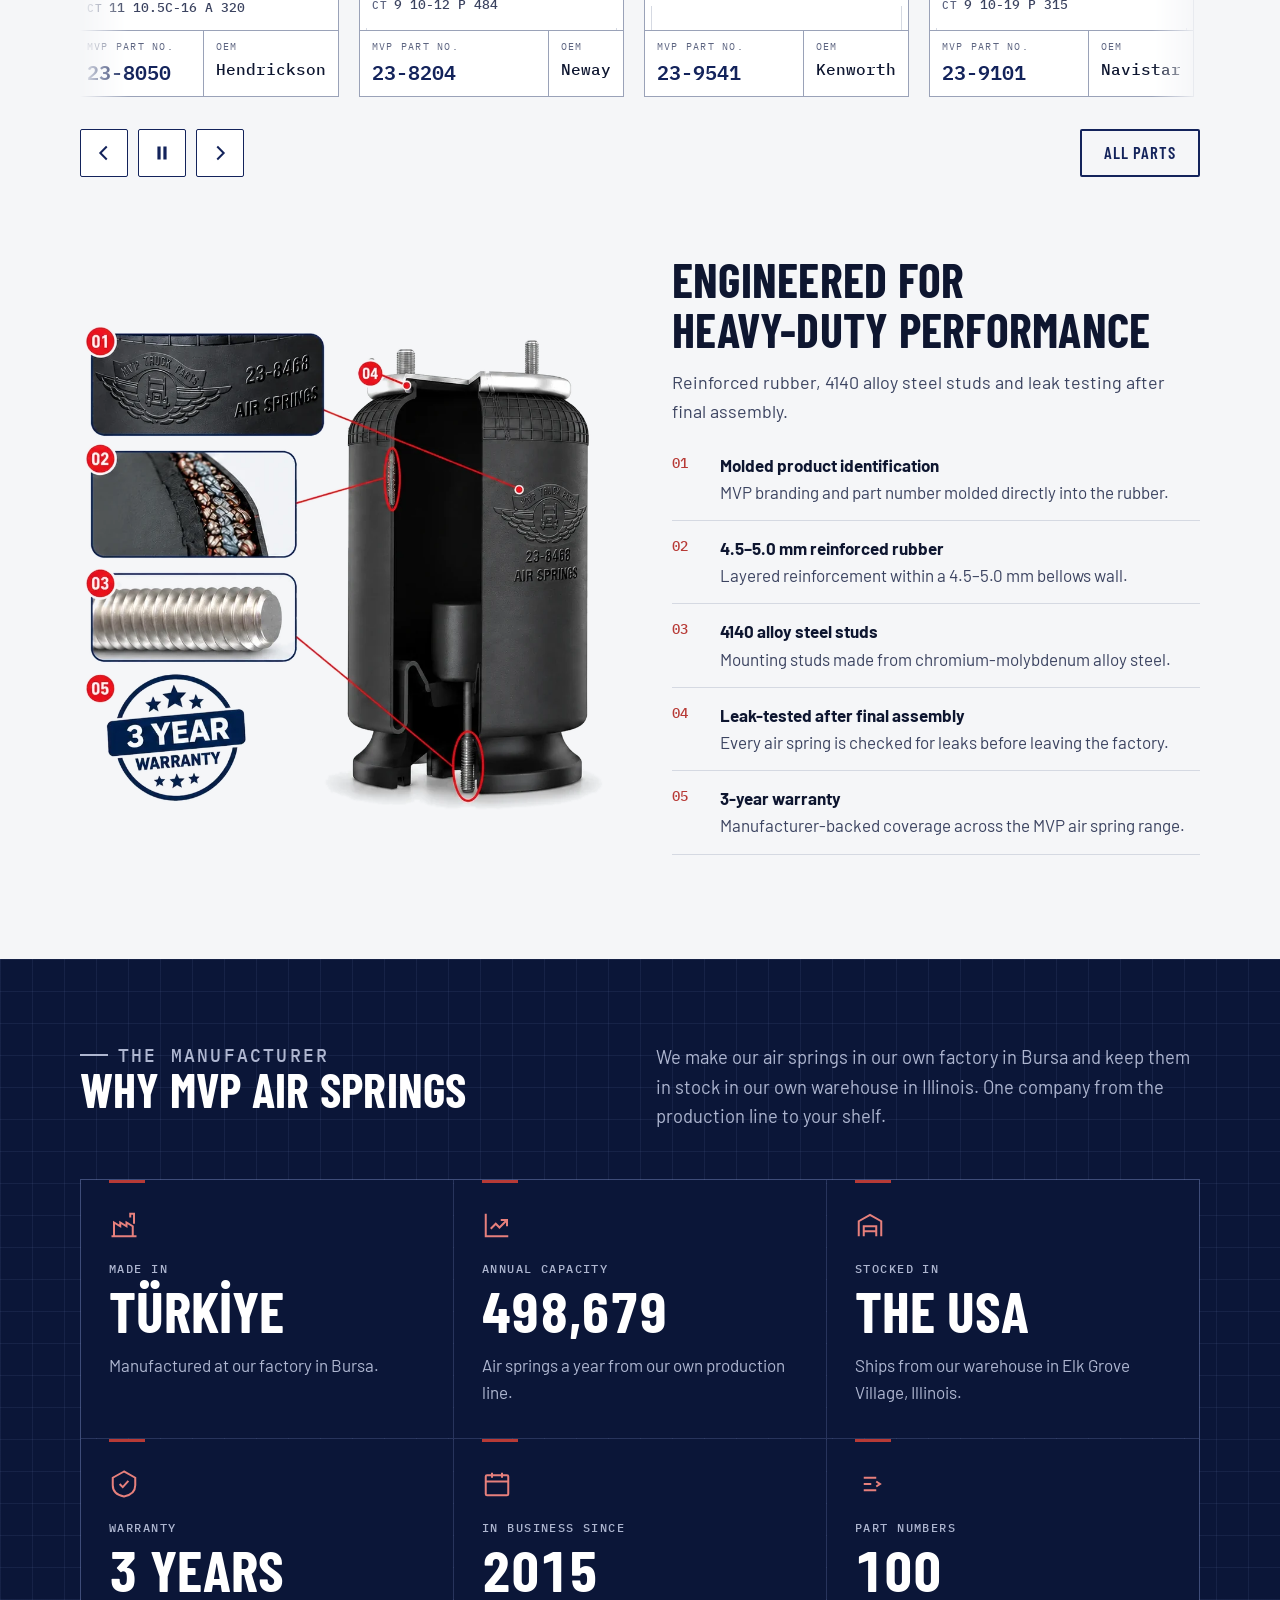
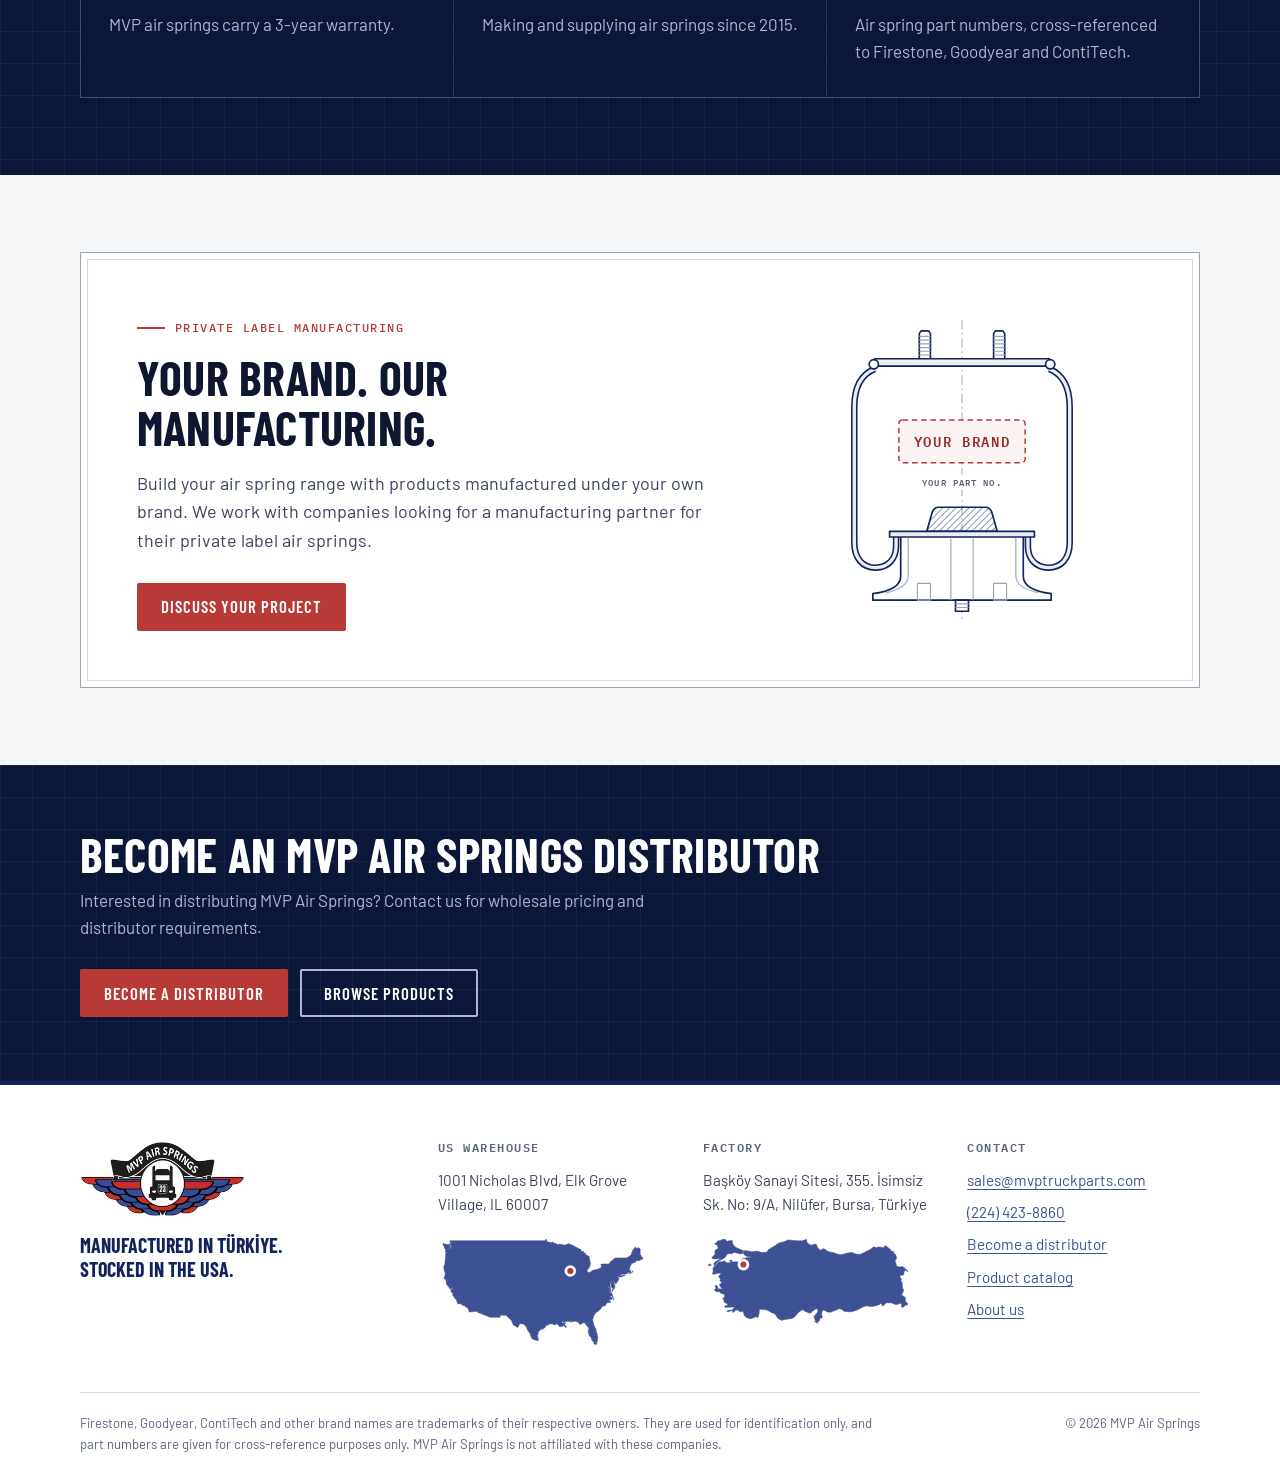
==== commit 00cd3b4a: "Footer maps; fix desktop styles lost after the About page change - Footer: small outline maps in the" ====
--- a/index.html
+++ b/index.html
@@ -11,16 +11,16 @@
   <link rel="preconnect" href="https://fonts.googleapis.com">
   <link rel="preconnect" href="https://fonts.gstatic.com" crossorigin>
   <link rel="stylesheet" href="https://fonts.googleapis.com/css2?family=Barlow+Condensed:wght@600;700&family=Barlow:wght@400;500;600&family=IBM+Plex+Mono:wght@500;600&display=swap">
-  <link rel="stylesheet" href="css/site.css?v=20261024k">
-  <script src="js/config.js?v=20261024k" defer></script>
-  <script src="js/data.js?v=20261024k" defer></script>
-  <script src="js/common.js?v=20261024k" defer></script>
-  <script src="js/hero-video.js?v=20261024k" defer></script>
-  <script src="js/xref.js?v=20261024k" defer></script>
-  <script src="js/route-map.js?v=20261024k" defer></script>
-  <script src="js/lines-drive.js?v=20261024k" defer></script>
+  <link rel="stylesheet" href="css/site.css?v=20261024m">
+  <script src="js/config.js?v=20261024m" defer></script>
+  <script src="js/data.js?v=20261024m" defer></script>
+  <script src="js/common.js?v=20261024m" defer></script>
+  <script src="js/hero-video.js?v=20261024m" defer></script>
+  <script src="js/xref.js?v=20261024m" defer></script>
+  <script src="js/route-map.js?v=20261024m" defer></script>
+  <script src="js/lines-drive.js?v=20261024m" defer></script>
   <script type="importmap">{ "imports": { "three": "./js/vendor/three/three.module.min.js" } }</script>
-  <script type="module" src="js/viewer3d-boot.js?v=20261024k"></script>
+  <script type="module" src="js/viewer3d-boot.js?v=20261024m"></script>
 </head>
 <body>
 <a class="skip-link" href="#main">Skip to content</a>
@@ -319,10 +319,12 @@
       <div>
         <h2>US warehouse</h2>
         <address data-config="warehouseAddress"></address>
+        <svg class="footer-map" viewBox="-6 -6 252 141" role="img" aria-label="Map of the United States marking Elk Grove Village, Illinois"><path class="land" d="M207.9 22.7L209.1 22.7L210.8 22.7L212.5 22.7L214.2 22.7L216.0 22.7L217.7 22.7L219.4 22.7L221.2 22.7L221.6 21.7L222.5 21.4L223.3 21.0L223.9 21.3L224.1 20.6L224.6 19.9L225.0 19.4L225.7 18.9L226.1 18.2L226.2 17.2L226.4 16.2L227.2 15.2L227.4 13.9L228.0 13.2L228.6 12.4L229.7 11.1L230.1 10.5L230.6 9.9L231.4 10.1L231.6 11.1L233.0 11.0L233.8 10.8L234.5 10.5L235.4 10.9L236.1 11.5L236.6 11.9L236.6 13.5L236.6 14.9L236.7 16.5L236.7 17.8L236.6 18.7L237.0 19.3L237.7 19.6L238.0 20.4L238.0 21.3L238.4 21.8L239.4 21.9L239.6 22.8L239.9 23.4L239.2 24.4L238.0 24.5L237.5 25.0L236.5 25.0L236.2 25.6L235.6 26.0L235.2 25.3L234.2 25.6L233.6 26.0L232.8 26.2L232.6 25.3L231.8 25.7L231.4 27.1L231.1 27.8L230.2 28.0L229.6 28.4L228.9 28.0L228.6 28.7L227.8 29.0L226.7 29.2L226.0 30.7L225.3 31.3L224.8 32.5L224.2 33.5L224.1 34.3L224.6 34.9L224.0 35.5L223.6 36.1L223.1 36.6L224.1 37.0L224.9 38.2L225.3 39.4L226.2 39.8L227.5 39.3L227.1 38.5L226.5 38.0L227.6 38.6L227.7 39.4L227.2 40.0L225.8 40.3L224.7 40.8L224.7 39.9L223.4 40.7L222.6 41.0L222.5 40.2L221.9 39.6L221.5 40.3L221.5 41.2L220.1 41.9L218.8 41.9L218.1 42.1L217.2 42.1L215.6 42.2L214.9 42.4L212.6 43.5L211.8 44.2L211.1 44.7L211.4 43.3L211.2 42.4L211.2 43.6L210.7 44.8L210.2 45.3L209.7 46.0L210.6 46.5L211.0 47.1L210.8 47.9L210.6 49.2L210.1 50.2L209.8 50.8L209.1 51.1L209.1 52.0L208.4 52.3L207.5 54.0L206.9 54.2L207.1 53.2L206.5 52.9L205.7 52.5L204.5 51.4L204.7 50.3L205.2 49.7L206.0 49.5L206.4 48.9L205.3 49.5L204.8 49.9L204.2 50.6L204.3 51.5L205.0 52.5L205.1 53.5L205.4 54.2L205.9 54.9L206.3 55.4L205.9 56.1L206.5 56.6L206.1 57.2L205.7 57.9L205.2 58.9L204.2 61.1L203.8 61.7L203.3 62.2L202.8 63.6L202.6 62.3L203.0 61.2L203.4 60.5L203.9 59.4L203.2 59.0L202.8 58.3L203.0 57.5L202.3 57.7L201.6 57.3L201.3 56.6L201.7 56.0L202.5 56.1L201.8 55.5L201.3 54.9L201.7 54.4L201.2 53.9L202.0 53.6L201.5 53.0L201.9 52.3L202.6 52.1L203.1 51.3L202.3 51.1L201.9 51.9L201.4 52.3L200.8 52.8L200.6 53.8L200.4 54.8L200.4 56.4L200.8 57.0L199.8 56.4L200.8 57.8L201.1 58.5L200.1 58.0L199.3 57.8L198.9 57.2L198.0 56.9L197.4 56.6L197.8 55.8L198.3 55.1L197.7 55.7L197.2 56.4L197.2 57.4L198.2 57.3L198.8 58.2L199.8 58.5L200.6 59.1L201.4 59.7L201.3 60.6L200.5 60.8L199.2 59.5L198.6 58.7L198.1 58.3L198.7 59.0L199.6 60.2L200.2 60.9L201.3 61.4L201.5 62.2L200.8 62.7L199.4 61.8L200.0 62.7L200.9 63.3L201.3 63.8L200.9 64.4L200.0 63.7L198.3 62.7L197.3 62.7L198.4 63.0L199.3 63.4L199.9 64.2L200.4 64.6L201.5 64.6L202.5 64.9L202.8 65.6L203.5 68.4L204.4 70.2L203.7 69.1L203.3 68.2L203.0 66.7L202.6 67.4L203.1 68.2L203.3 69.0L202.7 68.5L201.9 68.2L201.4 68.6L200.8 69.3L199.7 69.2L199.5 68.4L199.5 69.4L200.0 69.9L201.0 69.8L202.2 69.8L202.2 70.7L202.6 70.1L203.3 69.8L203.6 70.8L202.7 72.2L202.1 72.8L200.9 72.7L200.3 72.2L199.4 72.6L198.2 72.1L200.1 73.1L200.0 74.0L199.3 74.9L198.1 74.0L198.5 74.7L199.4 75.1L200.6 74.9L200.4 76.0L199.6 76.1L198.8 76.4L197.8 76.3L197.3 76.8L196.8 76.4L196.2 77.7L195.7 78.2L194.8 79.2L194.5 80.3L194.4 79.1L194.3 80.1L192.5 80.4L191.8 80.7L190.7 81.5L189.5 83.1L189.2 84.0L189.1 83.1L189.1 84.3L188.3 85.0L187.6 85.2L187.0 86.1L186.2 86.2L185.8 87.2L184.9 87.4L184.4 87.8L183.5 87.7L183.9 88.2L183.5 88.9L182.6 88.1L182.7 88.9L182.6 89.8L182.1 90.7L181.4 91.0L181.1 91.8L180.7 92.6L180.5 93.7L180.2 94.7L179.8 95.6L179.6 96.3L179.8 97.5L180.1 99.4L180.7 101.9L181.3 103.7L182.2 105.8L183.5 108.4L183.5 109.4L183.5 110.3L184.0 111.8L183.4 110.3L183.4 108.5L183.1 109.3L182.9 108.6L182.7 107.7L182.8 109.3L183.2 110.3L185.0 115.4L185.4 116.0L185.7 117.5L185.7 118.7L185.4 121.0L185.4 122.5L184.6 123.7L184.5 124.6L183.9 125.7L182.8 126.1L181.7 126.2L181.0 125.7L182.0 125.5L181.3 125.0L180.8 123.8L180.3 123.1L179.4 122.2L178.8 121.8L178.4 120.9L178.1 119.4L178.0 118.6L177.3 118.0L177.3 117.0L176.6 117.2L176.1 116.8L175.7 116.1L175.0 114.4L174.6 113.9L175.4 112.9L175.9 112.1L175.2 111.5L175.0 112.4L174.5 112.8L174.1 112.1L174.5 110.0L174.8 108.7L174.9 107.2L174.4 105.8L172.2 103.7L170.5 101.2L169.1 100.3L168.0 100.5L167.8 101.2L167.0 101.4L165.9 102.0L165.0 102.3L163.8 102.5L163.4 101.7L163.0 101.0L162.3 100.2L162.6 99.3L162.0 99.8L160.2 99.1L159.1 98.8L159.9 98.6L159.1 98.3L158.4 98.6L156.9 98.9L156.0 99.1L156.8 98.6L156.3 98.0L155.7 98.8L154.8 99.3L152.6 99.6L153.5 99.3L153.1 98.7L152.8 97.6L152.1 98.7L151.2 98.9L149.8 99.0L149.0 98.7L148.2 98.9L147.4 99.1L146.6 99.7L146.0 100.0L144.5 99.4L143.8 98.9L142.9 99.4L142.6 100.1L143.1 100.5L144.3 100.5L145.1 100.2L145.4 101.2L146.1 100.8L146.8 100.6L147.0 101.7L146.3 102.0L145.7 102.5L146.1 103.5L147.5 104.3L148.0 104.8L148.4 105.3L147.9 105.8L147.1 106.1L146.6 105.0L146.1 104.7L145.2 104.3L144.8 103.7L143.7 103.3L144.1 103.8L144.0 104.8L143.4 105.5L143.1 104.7L142.2 104.5L141.5 105.3L140.1 105.0L139.0 104.5L139.1 103.7L138.0 103.2L137.4 102.2L136.4 101.7L135.7 102.1L134.9 103.1L133.2 102.9L132.0 102.3L131.1 102.0L129.0 102.0L128.2 101.8L128.6 101.3L127.9 101.8L127.3 102.6L125.3 103.5L124.5 104.0L125.5 103.2L124.6 103.3L124.6 102.1L124.0 102.5L123.6 103.3L124.0 104.1L123.5 104.7L122.9 105.2L122.4 106.2L120.8 107.4L120.0 107.9L119.3 108.2L118.6 108.6L119.3 108.0L118.2 107.8L117.5 108.2L117.0 107.7L117.2 108.7L116.6 109.5L116.0 110.1L115.1 110.4L114.6 110.9L114.5 111.9L113.5 112.0L114.0 113.0L113.6 114.3L113.2 114.8L112.4 114.4L113.2 115.2L113.1 116.2L113.2 117.7L113.4 119.1L114.3 121.3L114.0 122.0L113.4 122.2L112.8 121.7L111.9 121.4L110.7 121.3L109.9 121.1L109.0 120.5L108.2 120.2L107.4 119.7L106.4 119.3L105.9 117.7L105.6 117.1L105.1 116.3L105.0 115.2L104.9 114.4L104.4 113.1L103.8 112.7L103.2 111.9L102.7 111.0L102.3 110.4L101.5 109.5L101.3 108.7L100.5 107.0L100.1 106.2L99.6 105.1L98.9 104.4L98.4 103.7L97.3 102.7L96.8 102.0L95.5 102.0L94.5 101.9L93.3 101.5L92.4 102.0L91.4 102.7L91.0 103.7L90.8 104.7L90.2 105.4L89.6 106.1L88.5 105.7L87.5 105.0L86.7 104.5L85.6 104.0L85.2 103.5L84.4 103.1L84.0 102.5L83.5 101.6L83.3 100.9L82.6 98.5L82.3 97.8L81.5 97.1L80.8 96.6L79.8 95.7L78.6 94.4L77.7 93.6L76.7 92.8L76.3 92.1L75.9 91.6L75.0 91.6L74.1 91.6L73.2 91.6L72.3 91.6L71.3 91.6L70.4 91.6L69.5 91.6L68.6 91.6L68.6 92.7L68.6 93.9L67.1 93.9L65.6 93.9L64.2 93.9L62.7 93.9L61.2 93.9L59.8 93.9L58.3 93.9L56.8 93.9L54.9 93.2L52.9 92.4L50.9 91.6L48.9 90.9L47.0 90.1L45.0 89.3L43.0 88.6L41.1 87.8L41.5 86.7L39.9 86.9L38.7 87.0L37.5 87.1L36.3 87.2L35.1 87.3L33.9 87.4L32.7 87.5L31.5 87.7L31.3 86.8L30.9 86.2L30.7 84.7L30.1 83.7L28.8 82.4L28.1 82.0L27.6 81.5L26.8 81.3L26.3 80.8L25.8 79.9L24.4 79.9L23.1 79.4L22.6 78.7L22.0 78.3L21.2 77.8L20.2 77.9L19.4 77.6L17.9 77.6L17.3 77.2L17.0 76.5L16.8 75.1L16.8 74.2L16.0 73.7L15.8 72.6L14.9 71.6L14.2 71.3L13.6 70.3L12.7 68.8L11.8 67.9L11.6 66.6L12.1 65.8L11.8 64.7L10.6 64.4L9.6 63.3L9.6 62.5L9.2 61.6L9.1 60.4L9.7 61.0L10.3 61.5L11.0 61.9L10.6 61.1L10.0 60.3L9.7 59.6L10.4 59.0L12.4 59.0L13.2 58.9L12.3 58.8L11.3 58.6L10.6 58.9L9.9 58.5L9.2 59.4L8.4 59.7L7.6 59.1L7.2 58.0L7.6 58.5L7.2 57.7L6.6 56.9L5.9 56.4L5.3 55.7L4.2 54.5L4.1 53.4L3.7 52.1L3.9 51.3L3.6 49.9L2.5 48.3L1.6 47.5L1.4 46.2L1.8 45.1L2.1 44.5L2.4 43.7L2.4 42.8L2.7 41.6L2.5 40.3L1.9 39.5L2.1 38.4L1.5 37.7L1.2 36.8L1.3 35.3L0.7 34.1L1.1 33.1L1.5 31.4L2.1 31.0L2.2 29.8L2.4 27.7L2.5 26.2L2.7 25.2L2.7 23.9L3.2 20.7L3.2 19.7L3.1 18.4L3.2 16.8L4.3 16.6L5.2 16.5L5.8 16.8L5.2 16.1L4.2 16.0L3.4 16.1L2.8 15.6L2.8 14.4L3.2 15.3L3.4 14.1L2.7 13.7L3.6 12.5L2.8 12.2L2.1 11.3L1.7 10.2L1.4 8.9L1.0 8.3L0.4 7.6L0.0 6.3L0.0 5.2L1.2 5.6L2.2 5.9L3.1 6.3L5.9 6.5L7.0 6.7L8.0 6.4L8.4 7.5L8.0 8.5L6.9 9.5L6.6 10.1L7.4 10.2L7.2 9.4L7.9 8.9L8.3 8.4L8.8 7.9L8.6 8.7L8.8 9.6L8.9 10.8L8.1 11.2L7.4 10.8L7.0 11.6L7.9 11.6L8.8 11.5L9.1 10.8L9.8 10.4L9.7 9.6L9.6 8.8L9.9 7.7L10.3 7.1L9.8 6.5L9.1 6.3L9.6 5.7L9.2 5.2L8.6 4.9L9.2 4.5L9.1 3.6L8.6 3.2L8.0 2.0L10.2 2.0L12.0 2.0L13.7 2.0L15.5 2.0L17.3 2.0L19.1 2.0L20.8 2.0L22.6 2.0L24.4 2.0L26.1 2.0L27.9 2.0L29.7 2.0L31.5 2.0L33.2 2.0L35.0 2.0L36.8 2.0L38.6 2.0L40.3 2.0L42.1 2.0L43.9 2.0L45.6 2.0L47.4 2.0L49.2 2.0L51.0 2.0L52.7 2.0L54.5 2.0L56.3 2.0L58.1 2.0L59.8 2.0L61.6 2.0L63.4 2.0L65.1 2.0L66.9 2.0L68.7 2.0L70.5 2.0L72.2 2.0L74.0 2.0L75.8 2.0L77.6 2.0L79.3 2.0L81.1 2.0L82.9 2.0L84.6 2.0L86.4 2.0L88.2 2.0L90.0 2.0L91.7 2.0L93.5 2.0L95.3 2.0L97.1 2.0L98.8 2.0L100.6 2.0L102.4 2.0L104.1 2.0L105.9 2.0L107.7 2.0L109.5 2.0L111.2 2.0L113.0 2.0L114.8 2.0L116.6 2.0L118.3 2.0L120.1 2.0L121.9 2.0L122.9 2.0L122.9 0.9L123.8 0.1L124.2 1.3L124.7 2.6L125.1 3.3L126.0 3.5L127.5 3.7L128.3 4.0L128.9 4.4L129.9 4.2L130.8 3.9L131.6 3.9L132.5 4.2L133.6 4.7L134.1 5.2L134.6 5.7L135.3 5.4L136.6 6.1L137.5 6.6L138.5 6.8L139.2 6.6L140.0 6.1L141.0 6.4L143.0 6.6L143.9 6.5L144.3 7.1L145.3 7.1L146.2 7.1L147.3 7.0L148.2 6.6L148.9 6.3L150.1 5.8L151.1 5.6L152.0 6.0L152.7 6.3L153.7 6.8L154.7 7.3L155.9 7.9L157.1 8.5L158.2 9.0L158.9 9.4L160.0 9.9L160.8 10.4L161.6 10.8L162.4 11.2L163.2 11.6L164.0 12.0L164.8 12.4L165.6 12.9L166.0 14.2L166.5 14.7L167.2 15.1L167.9 14.8L168.6 14.7L168.8 15.6L169.1 16.8L170.2 17.0L171.2 17.2L171.0 18.5L171.8 19.0L172.7 19.5L173.8 20.1L174.4 20.4L175.3 20.9L175.6 22.3L175.7 23.2L175.9 24.1L176.0 25.0L176.2 25.9L176.4 27.0L176.6 27.9L176.8 28.9L177.0 30.2L176.3 31.8L175.9 32.8L175.5 34.5L174.9 35.5L174.0 36.4L173.1 36.8L172.8 37.6L173.3 39.2L174.0 39.7L174.7 40.1L175.8 40.1L176.7 39.5L177.7 38.9L178.6 38.4L179.6 37.8L180.6 37.3L181.6 37.1L183.1 36.8L184.9 36.5L185.7 36.1L186.9 35.6L188.2 35.0L189.3 34.5L190.3 33.9L190.0 33.2L189.8 31.7L189.3 30.7L190.0 30.4L190.7 30.1L192.3 29.9L193.3 29.9L194.7 29.9L195.9 29.9L197.3 29.9L199.1 29.9L199.6 29.1L200.1 28.3L200.6 27.7L201.5 26.8L202.4 26.1L203.3 25.5L205.0 23.9L205.9 23.3L206.7 22.9L207.7 22.8ZM217.0 43.6L218.0 43.4L219.1 43.3L217.7 44.1L216.8 44.5L216.0 44.7L214.2 45.4L212.4 45.7L211.3 45.8L210.7 45.5L211.3 44.7L212.1 44.3L213.0 44.0L214.2 43.9L215.7 43.7L216.6 43.6L217.6 42.9L217.0 43.6ZM235.0 26.2L234.5 26.7L234.1 26.1L234.5 25.6L235.0 26.1ZM225.4 41.6L224.2 41.9L224.7 41.2L225.4 41.6ZM204.4 73.6L204.7 72.3L204.6 71.0L204.8 71.9L204.6 73.4ZM200.4 76.7L201.5 75.3L201.0 75.8L200.4 76.7ZM184.3 126.1L183.5 127.1L183.9 126.3L184.4 125.7L184.8 125.1L184.3 126.1ZM113.7 114.9L114.0 113.7L114.7 112.4L114.2 113.6L113.7 114.9ZM114.5 120.8L114.1 119.9L113.5 117.4L113.5 115.9L113.8 117.5L114.4 120.1ZM8.9 6.3L9.7 7.2L8.8 7.0L8.5 6.3L8.3 5.7L8.7 5.1L8.4 5.9L8.9 6.3ZM205.3 59.8L205.7 58.8L206.1 57.9L205.8 58.8L205.3 59.8ZM185.1 115.0L184.3 113.1L184.1 112.0L184.4 112.9L185.1 115.0Z"/><circle class="pin-ring" cx="152.8" cy="38.4" r="7"/><circle class="pin-dot" cx="152.8" cy="38.4" r="3.6"/></svg>
       </div>
       <div>
         <h2>Factory</h2>
         <address data-config="factoryAddress"></address>
+        <svg class="footer-map" viewBox="-6 -6 252 113" role="img" aria-label="Map of Türkiye marking Bursa"><path class="land" d="M3.8 31.6L0.9 32.1L0.0 31.6L0.9 30.6L2.6 30.0L3.9 30.9ZM198.5 9.3L199.4 9.6L201.0 10.0L201.9 10.5L203.8 9.6L205.7 9.7L207.3 9.8L208.2 10.0L209.3 10.3L210.5 10.5L211.1 10.1L211.8 8.6L213.2 8.2L214.1 8.3L215.0 9.7L216.1 10.1L217.9 11.9L219.1 12.7L219.1 13.8L219.8 14.4L220.7 14.6L221.7 14.6L222.7 15.1L222.9 16.6L223.7 17.6L224.6 18.1L225.1 18.8L226.0 21.0L226.3 22.2L226.2 23.3L225.6 24.5L224.4 26.0L224.7 26.6L224.9 27.4L225.7 29.9L226.1 31.1L225.6 31.7L227.1 32.6L229.0 33.4L229.8 33.5L232.0 33.2L233.4 33.1L234.8 33.8L236.8 35.6L239.0 37.8L239.4 38.5L240.0 39.4L238.8 38.9L237.1 37.5L236.2 38.1L235.5 39.1L234.6 43.1L234.0 43.5L232.8 43.5L231.3 43.4L230.3 43.6L230.5 44.9L230.7 45.7L231.3 47.0L232.0 47.6L231.9 49.0L231.6 50.0L231.9 50.9L232.7 52.1L233.2 52.5L233.0 54.7L233.3 55.7L233.5 57.0L233.4 59.2L233.8 60.0L235.2 60.3L234.5 61.9L234.1 63.7L233.1 65.4L232.6 66.5L232.4 67.5L234.0 68.1L234.7 68.8L236.8 70.1L237.2 70.7L236.6 71.5L236.9 72.3L237.0 73.1L236.9 74.0L237.0 75.1L238.7 76.4L239.7 77.5L239.3 78.6L239.4 79.6L238.1 79.3L236.9 79.6L236.0 80.4L234.8 81.2L233.8 82.0L233.3 82.5L232.5 82.0L232.4 78.9L232.2 78.1L231.7 77.6L230.6 77.1L229.0 77.8L227.7 78.5L225.7 78.5L224.3 78.3L221.1 77.1L219.5 76.6L218.4 76.2L216.4 76.9L215.6 76.7L214.4 76.1L212.7 78.1L210.4 80.1L209.2 80.4L208.6 78.4L208.1 77.7L207.2 77.3L205.4 78.8L203.3 79.6L201.5 80.1L198.6 80.7L196.4 81.0L195.5 81.0L193.4 80.8L191.6 80.4L189.8 80.4L188.5 80.6L185.3 82.0L179.8 84.9L175.7 86.4L173.4 86.9L171.6 87.3L168.4 87.3L165.9 87.1L164.2 87.1L163.2 86.7L161.8 85.5L160.1 84.4L159.4 84.1L158.4 83.9L157.0 83.7L153.4 85.5L152.3 85.9L151.0 86.3L148.6 87.3L147.5 87.9L146.1 87.8L144.4 87.7L142.9 87.7L141.8 86.9L141.3 86.0L139.2 85.5L137.7 85.3L137.0 87.0L136.3 90.1L136.2 90.9L137.5 94.0L136.5 94.7L135.5 94.7L134.8 95.0L134.2 95.5L133.8 98.2L132.6 98.7L132.0 99.3L131.4 101.0L129.1 99.7L128.1 99.6L128.9 98.3L128.1 95.7L127.1 93.3L128.0 91.7L129.9 89.8L131.8 87.6L131.8 86.3L131.7 85.3L131.2 84.5L130.1 83.6L128.3 84.6L127.0 85.7L126.2 86.0L125.2 86.6L124.8 87.7L123.7 88.6L121.9 89.0L119.2 88.0L116.2 86.6L114.6 85.4L113.2 85.1L112.0 85.6L108.2 88.5L104.7 92.8L103.9 93.5L100.6 95.3L98.4 95.9L97.4 95.8L93.1 96.6L91.0 96.7L89.3 97.7L86.0 96.6L84.1 95.3L82.9 94.0L81.0 91.0L79.6 89.6L76.6 88.4L71.2 85.4L69.8 85.0L66.2 84.6L62.4 84.3L61.6 85.4L61.3 89.8L60.6 91.0L60.3 93.3L59.9 93.9L59.1 94.3L58.0 93.6L57.2 93.3L55.3 94.3L51.6 95.6L50.4 95.7L46.1 94.1L44.6 93.0L43.5 91.9L43.2 89.9L42.6 88.8L42.2 87.1L41.4 86.7L40.4 87.4L39.5 87.4L38.2 87.0L35.3 85.3L33.0 85.2L31.7 87.2L30.6 87.8L29.5 88.0L30.3 86.2L26.8 86.4L24.9 87.4L23.5 87.2L22.4 86.8L23.6 86.0L24.6 85.6L28.4 85.2L29.3 84.9L30.3 83.4L32.0 82.2L30.9 81.7L25.1 82.0L21.1 81.8L20.6 82.4L19.8 80.9L20.4 80.1L21.3 80.2L23.4 79.5L23.2 78.1L21.7 77.2L20.3 76.5L19.4 75.9L19.2 74.2L18.5 72.4L17.5 71.5L19.5 70.4L19.9 67.9L19.6 66.4L18.7 66.2L16.0 65.0L15.2 65.1L14.3 63.8L12.7 62.8L11.9 63.2L11.4 63.6L10.7 63.4L9.5 62.6L8.3 62.1L7.8 61.5L8.5 60.0L9.4 60.1L9.5 58.9L8.8 57.0L8.9 55.9L9.7 55.7L10.6 55.9L11.5 57.0L11.8 58.2L11.6 59.3L12.2 60.3L12.9 59.5L13.8 59.8L14.9 60.0L17.9 59.3L18.5 58.7L16.3 58.8L15.5 58.2L14.7 57.0L14.1 55.9L13.7 54.6L15.5 53.5L16.9 51.7L16.3 51.2L15.0 51.1L14.4 50.5L14.3 49.7L14.8 49.0L14.8 48.0L13.2 45.7L12.7 45.2L13.1 44.4L14.3 43.1L15.6 41.5L14.5 40.8L10.2 41.5L8.5 42.1L5.6 42.4L5.4 41.5L6.1 39.3L6.0 35.8L6.4 33.9L8.1 33.4L10.1 30.6L13.4 27.3L16.8 27.4L18.2 26.5L20.2 26.4L20.6 27.1L22.6 28.6L25.8 28.5L26.6 28.1L27.3 27.6L25.9 26.0L26.3 25.5L27.6 25.5L29.1 25.9L28.8 26.7L28.3 27.6L32.8 27.3L37.1 27.7L38.5 27.5L41.8 27.5L42.4 26.9L41.4 26.2L40.4 26.0L39.8 25.6L39.1 25.1L41.2 23.6L42.4 23.3L48.1 22.3L52.3 21.9L51.8 21.5L46.3 20.7L45.0 20.1L43.2 18.6L42.3 17.5L42.6 16.0L42.9 14.8L43.6 14.1L45.8 14.0L53.3 15.2L58.6 14.5L64.4 16.3L70.0 15.9L71.2 15.1L72.6 12.5L80.4 8.1L83.2 5.9L86.1 4.6L91.2 3.3L95.5 1.4L96.7 1.2L106.8 2.1L113.8 2.2L117.0 0.5L118.9 1.1L118.4 2.2L118.5 3.3L119.6 4.8L120.7 5.9L123.9 7.4L128.5 6.1L130.1 6.6L131.7 10.8L133.0 12.2L134.6 13.2L135.9 13.4L136.8 12.4L137.6 11.9L139.2 11.8L141.9 13.2L142.9 14.7L147.4 15.8L151.6 16.4L153.4 17.6L159.3 18.8L161.5 18.7L165.2 17.3L172.4 15.9L177.2 17.9L178.5 18.2L179.6 18.0L181.2 18.6L182.9 18.3L188.2 15.9L189.9 14.6L191.6 14.2L193.2 13.4L197.3 10.8L198.5 9.3ZM29.4 2.0L29.1 3.8L29.8 5.9L31.7 8.7L33.6 10.1L41.1 13.6L42.5 13.9L42.2 15.4L41.7 16.6L41.2 17.5L39.0 18.0L32.9 16.5L31.4 16.3L30.3 16.6L28.3 17.8L26.1 17.4L22.9 18.1L22.1 20.2L19.9 22.7L16.4 24.7L13.8 25.7L10.0 29.5L8.3 31.8L7.6 32.2L6.7 32.5L7.0 31.5L7.4 30.5L7.3 28.7L8.6 27.5L9.8 26.6L13.2 25.0L14.1 23.7L11.4 23.7L8.7 24.0L7.0 23.8L5.5 23.9L5.0 22.7L4.6 22.0L5.5 21.7L6.4 20.4L7.2 19.5L8.3 18.4L8.6 17.7L8.3 16.6L8.2 15.3L8.3 13.8L10.9 12.1L11.7 11.9L12.0 11.2L11.8 9.4L11.4 7.9L10.4 7.4L9.3 6.4L8.2 6.1L8.3 5.2L10.6 4.3L11.0 3.2L11.4 2.3L12.7 2.1L14.2 1.9L15.2 1.6L16.3 1.1L16.8 0.6L19.1 0.3L20.4 0.2L21.2 1.1L22.6 2.4L23.4 2.8L25.0 2.1L25.9 2.1L27.1 1.8L29.4 2.0Z"/><circle class="pin-ring" cx="42.5" cy="30.7" r="7"/><circle class="pin-dot" cx="42.5" cy="30.7" r="3.6"/></svg>
       </div>
       <div id="contact">
         <h2>Contact</h2>
--- a/css/site.css
+++ b/css/site.css
@@ -515,7 +515,7 @@
 .mv-text { font-size: clamp(1.25rem, 2vw, 1.5rem); line-height: 1.45; font-weight: 500; color: var(--navy); margin: 0; }
 @media (max-width: 700px) { .mv { grid-template-columns: 1fr; } }
 .values .pillar-value { font-size: clamp(2.1rem, 3.6vw, 2.8rem); }
-@media (max-width: 800px) { .filters { display: flex; flex-wrap: wrap; gap: 8px; margin: 0 0 24px; }
+.filters { display: flex; flex-wrap: wrap; gap: 8px; margin: 0 0 24px; }
 .chip {
   min-height: 44px; padding: 0 16px; border: 1px solid var(--rule-strong); background: #fff; border-radius: var(--radius);
   font: 600 .95rem/1 var(--font-display); text-transform: uppercase; letter-spacing: .06em; color: var(--ink-2); cursor: pointer;
@@ -612,6 +612,12 @@
 .cta-band .actions { display: flex; flex-wrap: wrap; gap: 12px; }
 
 /* ---------- Footer ---------- */
+/* Outline maps under the warehouse and factory addresses (Natural Earth, public domain;
+   regenerate with the footer map script noted in README). */
+.footer-map { display: block; width: 100%; max-width: 210px; height: auto; margin-top: 18px; }
+.footer-map .land { fill: var(--blue); stroke: var(--blue); stroke-width: .6; stroke-linejoin: round; }
+.footer-map .pin-ring { fill: #fff; }
+.footer-map .pin-dot { fill: var(--red); }
 .site-footer { background: var(--white); border-top: 4px solid var(--navy); padding: 56px 0 28px; font-size: .95rem; color: var(--ink-2); }
 .footer-grid { display: grid; grid-template-columns: 1.4fr 1fr 1fr 1fr; gap: 32px; }
 .footer-grid h2 { font: 600 .78rem/1 var(--font-mono); text-transform: uppercase; letter-spacing: .12em; color: var(--ink-3); margin: 0 0 14px; }
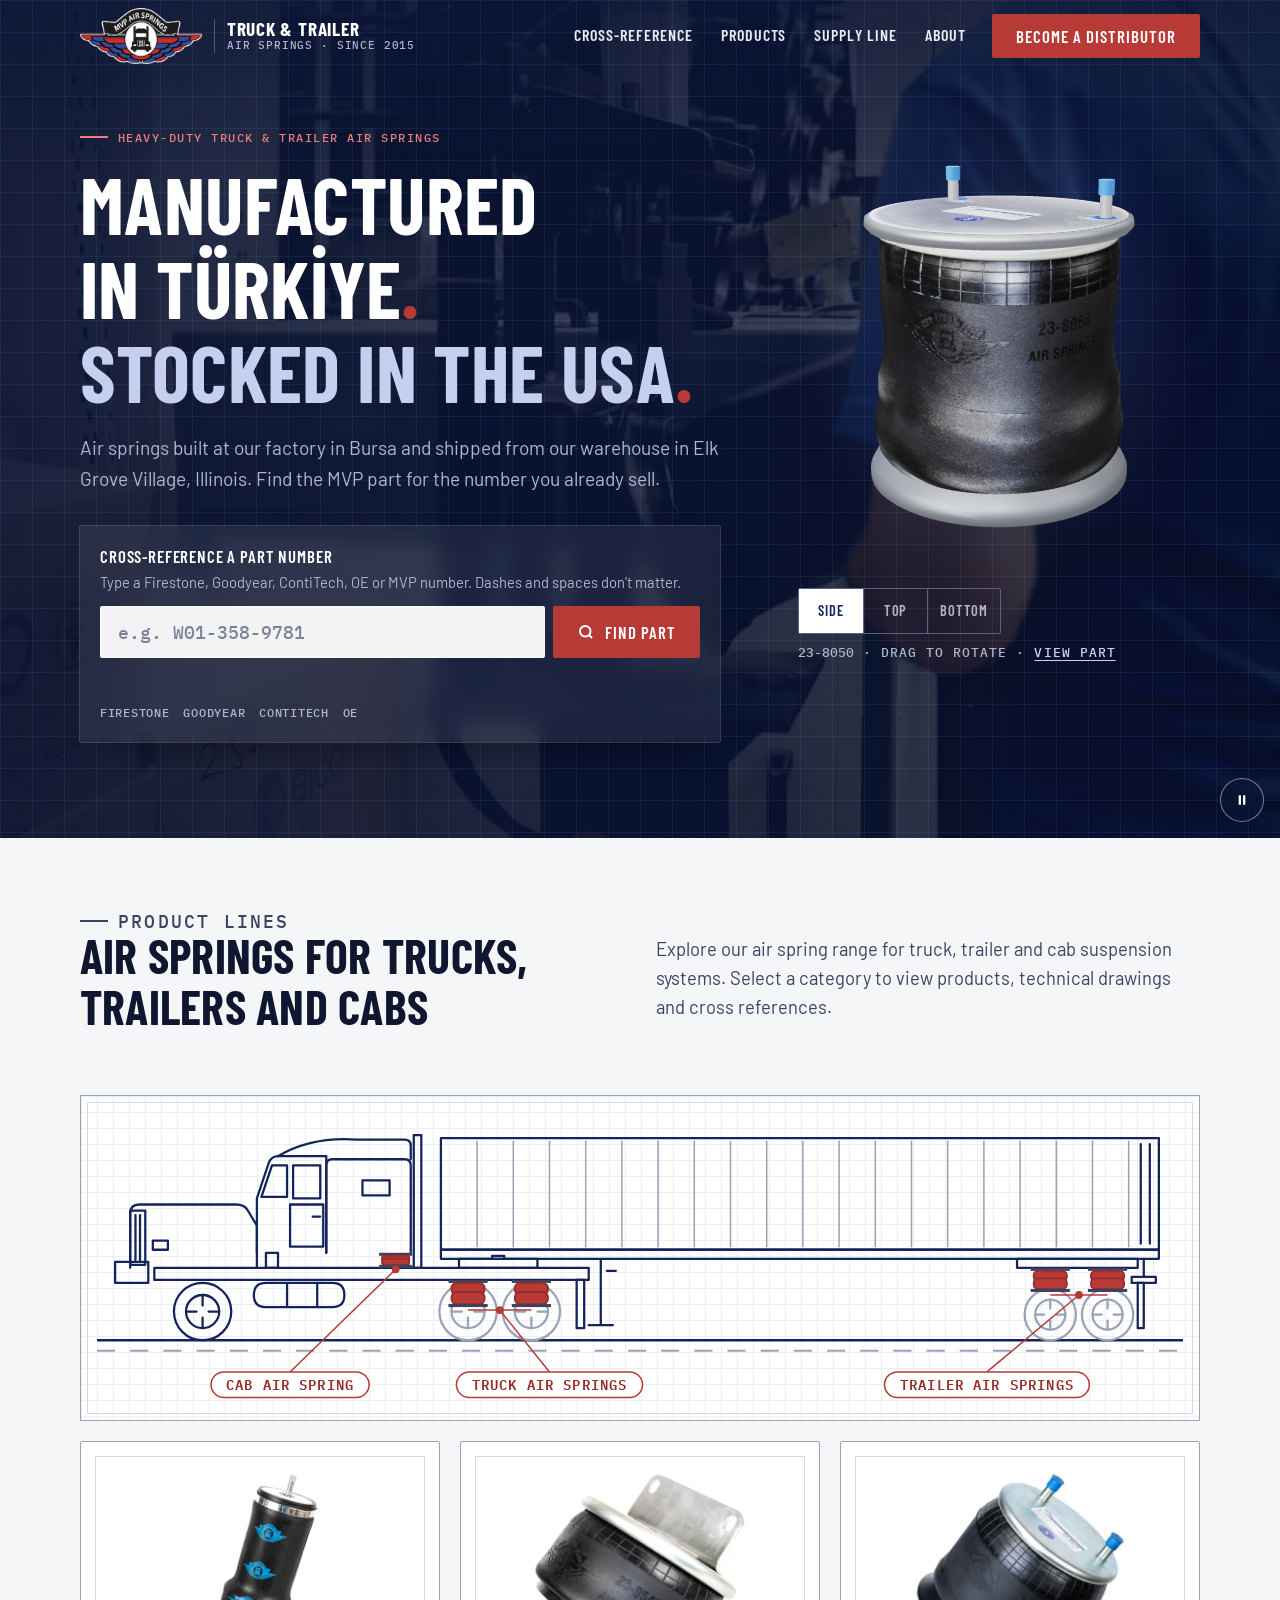
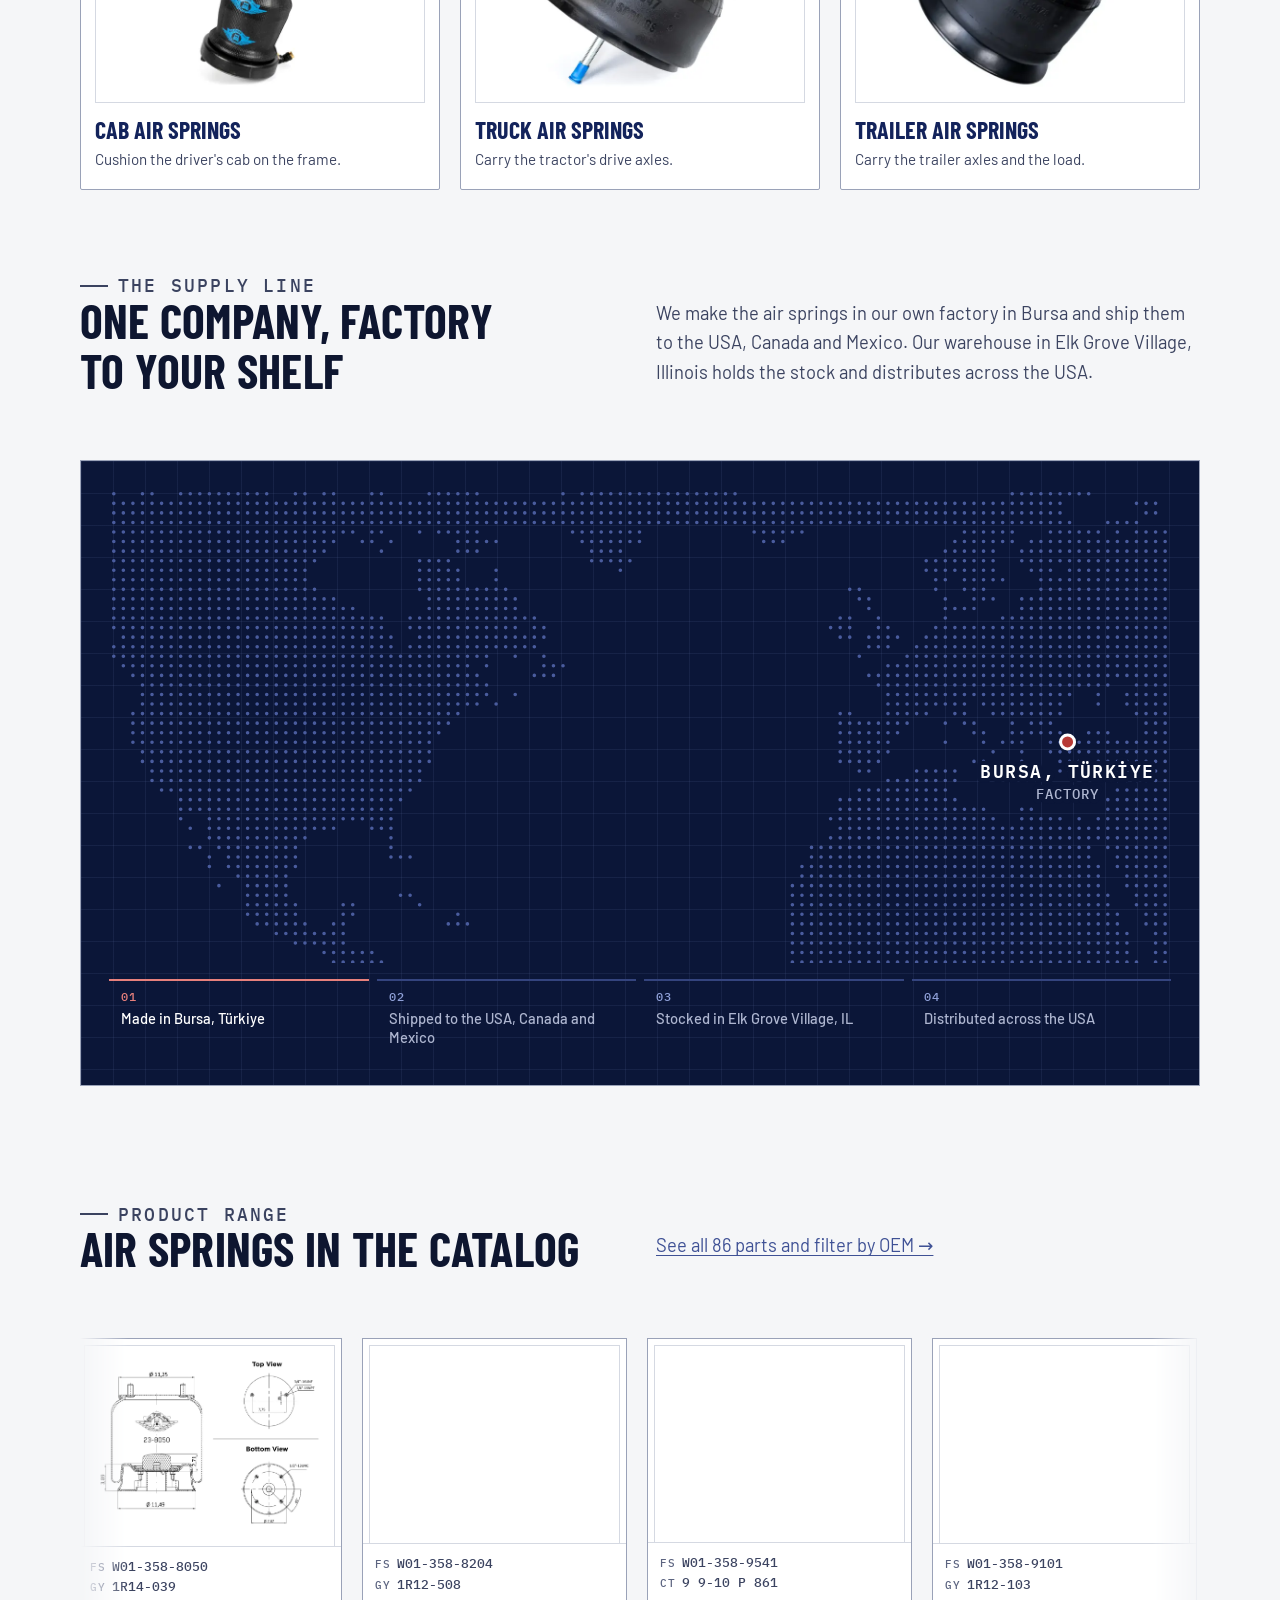
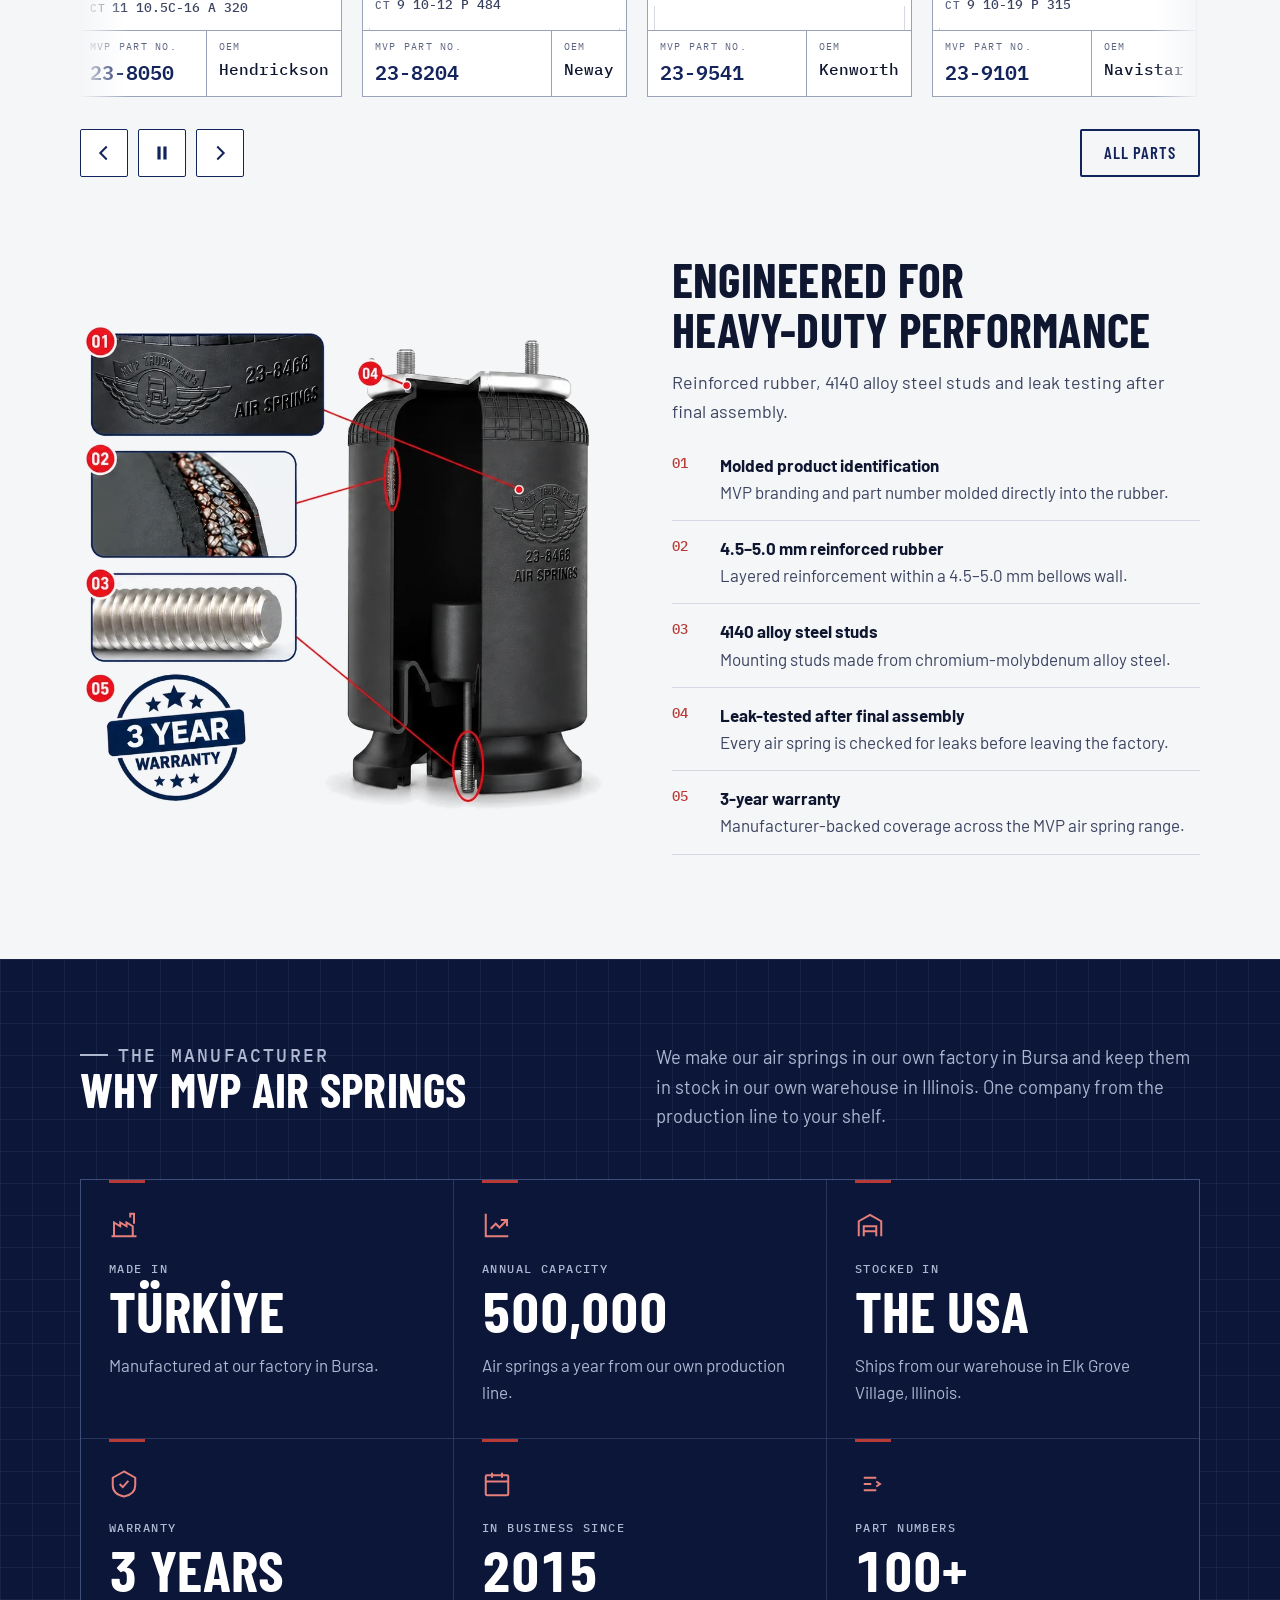
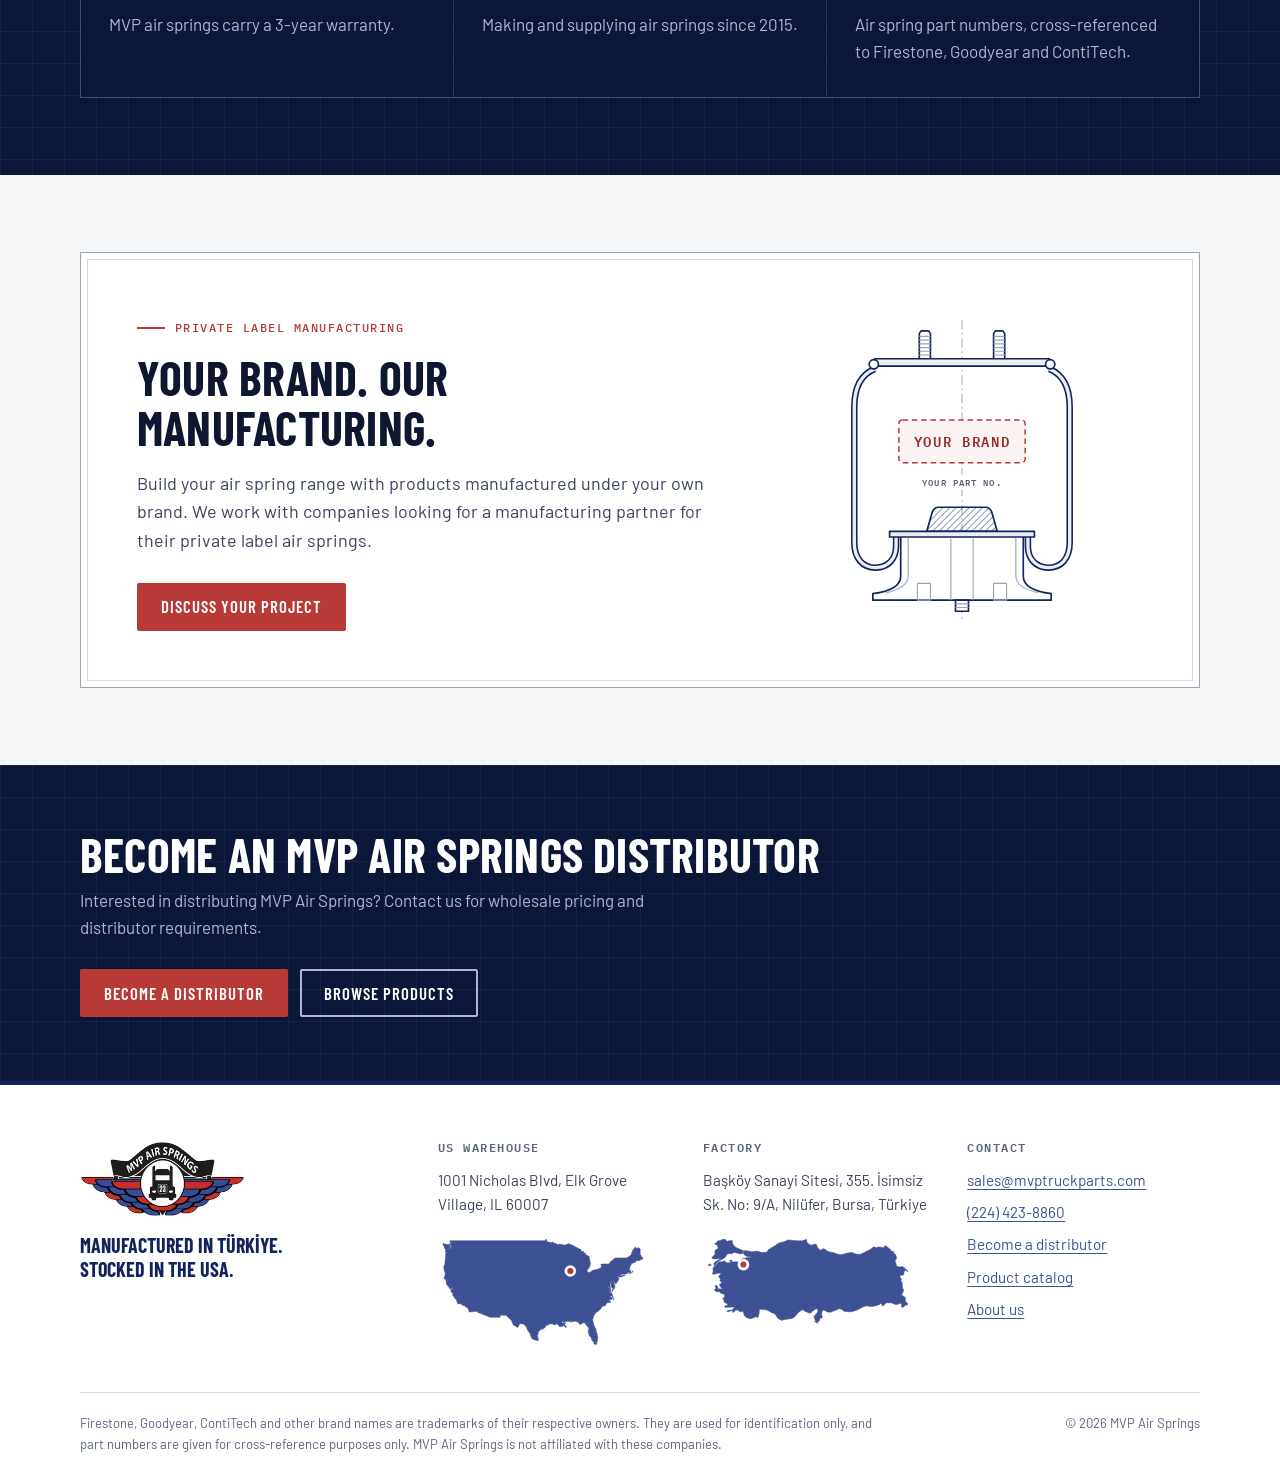
==== commit a4ce3bde: "Product lines rig: whole rig fits on phones, readable labels No more sideways swiping on phones and " ====
--- a/index.html
+++ b/index.html
@@ -11,16 +11,16 @@
   <link rel="preconnect" href="https://fonts.googleapis.com">
   <link rel="preconnect" href="https://fonts.gstatic.com" crossorigin>
   <link rel="stylesheet" href="https://fonts.googleapis.com/css2?family=Barlow+Condensed:wght@600;700&family=Barlow:wght@400;500;600&family=IBM+Plex+Mono:wght@500;600&display=swap">
-  <link rel="stylesheet" href="css/site.css?v=20261024m">
-  <script src="js/config.js?v=20261024m" defer></script>
-  <script src="js/data.js?v=20261024m" defer></script>
-  <script src="js/common.js?v=20261024m" defer></script>
-  <script src="js/hero-video.js?v=20261024m" defer></script>
-  <script src="js/xref.js?v=20261024m" defer></script>
-  <script src="js/route-map.js?v=20261024m" defer></script>
-  <script src="js/lines-drive.js?v=20261024m" defer></script>
+  <link rel="stylesheet" href="css/site.css?v=20261024n">
+  <script src="js/config.js?v=20261024n" defer></script>
+  <script src="js/data.js?v=20261024n" defer></script>
+  <script src="js/common.js?v=20261024n" defer></script>
+  <script src="js/hero-video.js?v=20261024n" defer></script>
+  <script src="js/xref.js?v=20261024n" defer></script>
+  <script src="js/route-map.js?v=20261024n" defer></script>
+  <script src="js/lines-drive.js?v=20261024n" defer></script>
   <script type="importmap">{ "imports": { "three": "./js/vendor/three/three.module.min.js" } }</script>
-  <script type="module" src="js/viewer3d-boot.js?v=20261024m"></script>
+  <script type="module" src="js/viewer3d-boot.js?v=20261024n"></script>
 </head>
 <body>
 <a class="skip-link" href="#main">Skip to content</a>
@@ -102,12 +102,16 @@
         <p>Explore our air spring range for truck, trailer and cab suspension systems. Select a category to view products, technical drawings and cross references.</p>
       </div>
       <div class="rig" data-reveal>
-        <p class="rig-hint" aria-hidden="true">Swipe to see the whole rig →</p>
         <div class="rig-stage" data-rig-stage>
           <svg viewBox="0 -4 720 196" role="img" aria-labelledby="rig-title" data-rig>
             <title id="rig-title">Tractor-trailer drawing marking where cab, truck and trailer air springs sit</title>
             <path class="road" d="M0 146H720" pathLength="1"/><path class="pits" d=""/><path class="lane" d="M0 153h720"/><g class="draw"><path d="M228 12h476v74H228z" pathLength="1"/><path d="M228 86h476v6H228z" pathLength="1"/><path d="M698 16v66M692 16v66" pathLength="1"/><path d="M240 92h52v6h-52zM262 92v-2h8v2" pathLength="1"/><path d="M334 92v44M326 136h16M338 100h6" pathLength="1"/><path d="M610 92h80v6h-80z" pathLength="1"/><path d="M686 104h16v4h-16zM694 92v12" pathLength="1"/><path d="M690 108h4v30h-4z" pathLength="1"/><path class="rib" d="M252 14v70" pathLength="1"/><path class="rib" d="M276 14v70" pathLength="1"/><path class="rib" d="M300 14v70" pathLength="1"/><path class="rib" d="M324 14v70" pathLength="1"/><path class="rib" d="M348 14v70" pathLength="1"/><path class="rib" d="M372 14v70" pathLength="1"/><path class="rib" d="M396 14v70" pathLength="1"/><path class="rib" d="M420 14v70" pathLength="1"/><path class="rib" d="M444 14v70" pathLength="1"/><path class="rib" d="M468 14v70" pathLength="1"/><path class="rib" d="M492 14v70" pathLength="1"/><path class="rib" d="M516 14v70" pathLength="1"/><path class="rib" d="M540 14v70" pathLength="1"/><path class="rib" d="M564 14v70" pathLength="1"/><path class="rib" d="M588 14v70" pathLength="1"/><path class="rib" d="M612 14v70" pathLength="1"/><path class="rib" d="M636 14v70" pathLength="1"/><path class="rib" d="M660 14v70" pathLength="1"/><path class="rib" d="M684 14v70" pathLength="1"/></g><g class="chassis"><g class="draw"><path d="M38 98h288v8H38z" pathLength="1"/><path d="M12 94h22v14H12z" pathLength="1"/><path d="M22 98V62q0-6 6-6h64q6 0 8 4l6 10v28" pathLength="1"/><path d="M22 60h10v36H22zM25.5 63v30M28.5 63v30" pathLength="1"/><path d="M37 80h10v6H37z" pathLength="1"/><path d="M210 10h5v88h-5z" pathLength="1"/><path d="M112 108h44q8 0 8 8v0q0 8-8 8h-44q-8 0-8-8v0q0-8 8-8zM126 108v16M146 108v16" pathLength="1"/><path d="M112 88h8v10h-8z" pathLength="1"/><path d="M318 106h5v32h-5z" pathLength="1"/></g><g class="steer draw" data-x="70" data-r="19"><circle class="tire" cx="70" cy="127" r="19" pathLength="1"/><g class="spin" style="transform-origin:70px 127px"><circle class="tire" cx="70" cy="127" r="11" pathLength="1"/><path class="tire" d="M70 116v7M70 131v7M59 127h7M74 127h7" pathLength="1"/></g></g></g><g class="draw cabin"><path d="M106 88V52l8-24q2-4 6-4h32v64" pathLength="1"/><path d="M109 51l7-21h10v21z" pathLength="1"/><path d="M130 30h18v22h-18z" pathLength="1"/><path d="M128 56h22v28h-22zM143 64h5" pathLength="1"/><path d="M152 88V30q0-4 4-4h48q4 0 4 4v58" pathLength="1"/><path d="M176 40h18v10h-18z" pathLength="1"/><path d="M120 24q22-13 52-11h32q4 0 4 4v9" pathLength="1"/></g><g class="axle draw" data-x="246" data-r="19"><circle class="tire ghost" cx="246" cy="127" r="19" pathLength="1"/><g class="spin" style="transform-origin:246px 127px"><circle class="tire ghost" cx="246" cy="127" r="11" pathLength="1"/><path class="tire ghost" d="M246 116v7M246 131v7M235 127h7M250 127h7" pathLength="1"/></g></g><g class="axle draw" data-x="288" data-r="19"><circle class="tire ghost" cx="288" cy="127" r="19" pathLength="1"/><g class="spin" style="transform-origin:288px 127px"><circle class="tire ghost" cx="288" cy="127" r="11" pathLength="1"/><path class="tire ghost" d="M288 116v7M288 131v7M277 127h7M292 127h7" pathLength="1"/></g></g><g class="axle draw" data-x="632" data-r="17"><circle class="tire ghost" cx="632" cy="129" r="17" pathLength="1"/><g class="spin" style="transform-origin:632px 129px"><circle class="tire ghost" cx="632" cy="129" r="10" pathLength="1"/><path class="tire ghost" d="M632 119v6M632 133v6M622 129h6M636 129h6" pathLength="1"/></g></g><g class="axle draw" data-x="670" data-r="17"><circle class="tire ghost" cx="670" cy="129" r="17" pathLength="1"/><g class="spin" style="transform-origin:670px 129px"><circle class="tire ghost" cx="670" cy="129" r="10" pathLength="1"/><path class="tire ghost" d="M670 119v6M670 133v6M660 129h6M674 129h6" pathLength="1"/></g></g><g class="spring" data-group="cab" data-h="10" style="transform-origin:198px 88px"><rect class="plate" x="187.0" y="88" width="22" height="2"/><rect class="lobe" x="189.0" y="90" width="18" height="4.0" rx="1.5"/><rect class="lobe" x="189.0" y="92.0" width="18" height="4.0" rx="1.5"/><rect class="plate" x="187.0" y="96" width="22" height="2"/></g><g class="spring" data-group="truck" data-x="246" data-h="18" style="transform-origin:246px 106px"><rect class="plate" x="233.0" y="106" width="26" height="2"/><rect class="lobe" x="235.0" y="108" width="22" height="8.0" rx="3.5"/><rect class="lobe" x="235.0" y="114.0" width="22" height="8.0" rx="3.5"/><rect class="plate" x="233.0" y="122" width="26" height="2"/></g><g class="spring" data-group="truck" data-x="288" data-h="18" style="transform-origin:288px 106px"><rect class="plate" x="275.0" y="106" width="26" height="2"/><rect class="lobe" x="277.0" y="108" width="22" height="8.0" rx="3.5"/><rect class="lobe" x="277.0" y="114.0" width="22" height="8.0" rx="3.5"/><rect class="plate" x="275.0" y="122" width="26" height="2"/></g><g class="spring" data-group="trailer" data-x="632" data-h="16" style="transform-origin:632px 98px"><rect class="plate" x="619.0" y="98" width="26" height="2"/><rect class="lobe" x="621.0" y="100" width="22" height="7.0" rx="3.0"/><rect class="lobe" x="621.0" y="105.0" width="22" height="7.0" rx="3.0"/><rect class="plate" x="619.0" y="112" width="26" height="2"/></g><g class="spring" data-group="trailer" data-x="670" data-h="16" style="transform-origin:670px 98px"><rect class="plate" x="657.0" y="98" width="26" height="2"/><rect class="lobe" x="659.0" y="100" width="22" height="7.0" rx="3.0"/><rect class="lobe" x="659.0" y="105.0" width="22" height="7.0" rx="3.0"/><rect class="plate" x="657.0" y="112" width="26" height="2"/></g><g class="callout" data-group="cab"><circle class="dot" cx="198" cy="99" r="2.6"/><path class="leader" d="M198 99L128 167"/><rect class="pill" x="75.6" y="167" width="104.8" height="17" rx="8.5"/><text x="128" y="179" text-anchor="middle">CAB AIR SPRING</text></g><g class="callout" data-group="truck"><path class="bracket" d="M246 126h42"/><circle class="dot" cx="267" cy="126" r="2.6"/><path class="leader" d="M267 126L300 167"/><rect class="pill" x="238.3" y="167" width="123.4" height="17" rx="8.5"/><text x="300" y="179" text-anchor="middle">TRUCK AIR SPRINGS</text></g><g class="callout" data-group="trailer"><path class="bracket" d="M632 116h38"/><circle class="dot" cx="651" cy="116" r="2.6"/><path class="leader" d="M651 116L590 167"/><rect class="pill" x="522.1" y="167" width="135.8" height="17" rx="8.5"/><text x="590" y="179" text-anchor="middle">TRAILER AIR SPRINGS</text></g>
           </svg>
+          <div class="rig-labels" aria-hidden="true">
+            <span class="rig-label" data-group="cab" style="--x:17.8%">Cab</span>
+            <span class="rig-label" data-group="truck" style="--x:41.7%">Truck</span>
+            <span class="rig-label" data-group="trailer" style="--x:81.9%">Trailer</span>
+          </div>
         </div>
       </div>
       <ul class="line-picks" aria-label="Product lines">
--- a/css/site.css
+++ b/css/site.css
@@ -368,7 +368,7 @@
 .rig::before { content: ""; position: absolute; inset: 6px; border: 1px solid var(--rule); pointer-events: none; z-index: 1; }
 .rig-stage { overflow-x: auto; overscroll-behavior-x: contain; scrollbar-width: thin; padding: 18px 16px 10px;
   background-image: linear-gradient(var(--paper-2) 1px, transparent 1px), linear-gradient(90deg, var(--paper-2) 1px, transparent 1px); background-size: 16px 16px; }
-.rig-stage svg { display: block; width: 100%; min-width: 680px; height: auto; overflow: visible; }
+.rig-stage svg { display: block; width: 100%; height: auto; overflow: visible; }
 .rig .draw * { fill: none; stroke: var(--navy); stroke-width: 1.5; stroke-linejoin: round; stroke-linecap: round; }
 .rig .draw .rib { stroke: var(--rule-strong); stroke-width: 1; }
 .rig .draw .ghost { stroke: var(--rule-strong); }
@@ -390,8 +390,19 @@
 .rig svg[data-show="cab"] .callout[data-group="cab"] text, .rig svg[data-show="truck"] .callout[data-group="truck"] text, .rig svg[data-show="trailer"] .callout[data-group="trailer"] text { fill: #fff; }
 .rig svg[data-show="cab"] .spring[data-group="cab"] .lobe, .rig svg[data-show="truck"] .spring[data-group="truck"] .lobe, .rig svg[data-show="trailer"] .spring[data-group="trailer"] .lobe { fill: #e0524c; filter: drop-shadow(0 0 3px rgba(183,58,54,.9)); }
 
-.rig-hint { display: none; margin: 0; padding: 12px 16px 0; font: 500 .75rem/1 var(--font-mono); text-transform: uppercase; letter-spacing: .08em; color: var(--ink-3); position: relative; z-index: 2; }
-@media (max-width: 720px) { .rig-hint { display: block; } }
+/* Phones: the whole rig fits the width. The drawing's own labels would be too small
+   there, so short HTML labels sit where its pills are (x from the pill centres,
+   just under the road, via container width units). */
+.rig-labels { display: none; }
+@media (max-width: 720px) {
+  .rig-stage { overflow: visible; padding: 14px 10px 18px; container-type: inline-size; position: relative; }
+  .rig .callout .pill, .rig .callout text { display: none; }
+  .rig-labels { display: block; position: absolute; left: 10px; right: 10px; top: calc(14px + (100cqw - 20px) * 0.2722 * 0.97); height: 0; }
+  .rig-label { position: absolute; left: var(--x); transform: translate(-50%, -50%); padding: 3px 8px; border: 1px solid var(--red); border-radius: 999px; background: #fff;
+    font: 600 .64rem/1 var(--font-mono); text-transform: uppercase; letter-spacing: .08em; color: var(--red-dark); white-space: nowrap; transition: background-color .2s, color .2s, opacity .25s; }
+  .rig:has(svg[data-show]) .rig-label { opacity: .4; }
+  .rig:has(svg[data-show="cab"]) .rig-label[data-group="cab"], .rig:has(svg[data-show="truck"]) .rig-label[data-group="truck"], .rig:has(svg[data-show="trailer"]) .rig-label[data-group="trailer"] { opacity: 1; background: var(--red); color: #fff; }
+}
 .line-picks { list-style: none; margin: 20px 0 0; padding: 0; display: grid; grid-template-columns: repeat(3, minmax(0, 1fr)); gap: 20px; }
 .pick { width: 100%; height: 100%; display: flex; flex-direction: column; text-align: left; cursor: pointer;
   background: #fff; border: 1px solid var(--rule-strong); border-radius: var(--radius); padding: 14px 14px 18px; color: var(--ink); font: inherit;
@@ -416,6 +427,8 @@
   .rig.in .draw *, .rig.in .road { transition: stroke-dashoffset 1.2s cubic-bezier(.45,0,.25,1); stroke-dashoffset: 0; }
   .rig.in .spring { opacity: 1; transition: opacity .4s 1s; }
   .rig.in .callout { opacity: 1; transition: opacity .5s 1.2s; }
+  .rig.armed .rig-label { opacity: 0; }
+  .rig.in .rig-label { opacity: 1; transition: opacity .5s 1.2s; }
 }
 
 /* Why MVP Air Springs: six manufacturer facts as big figures */
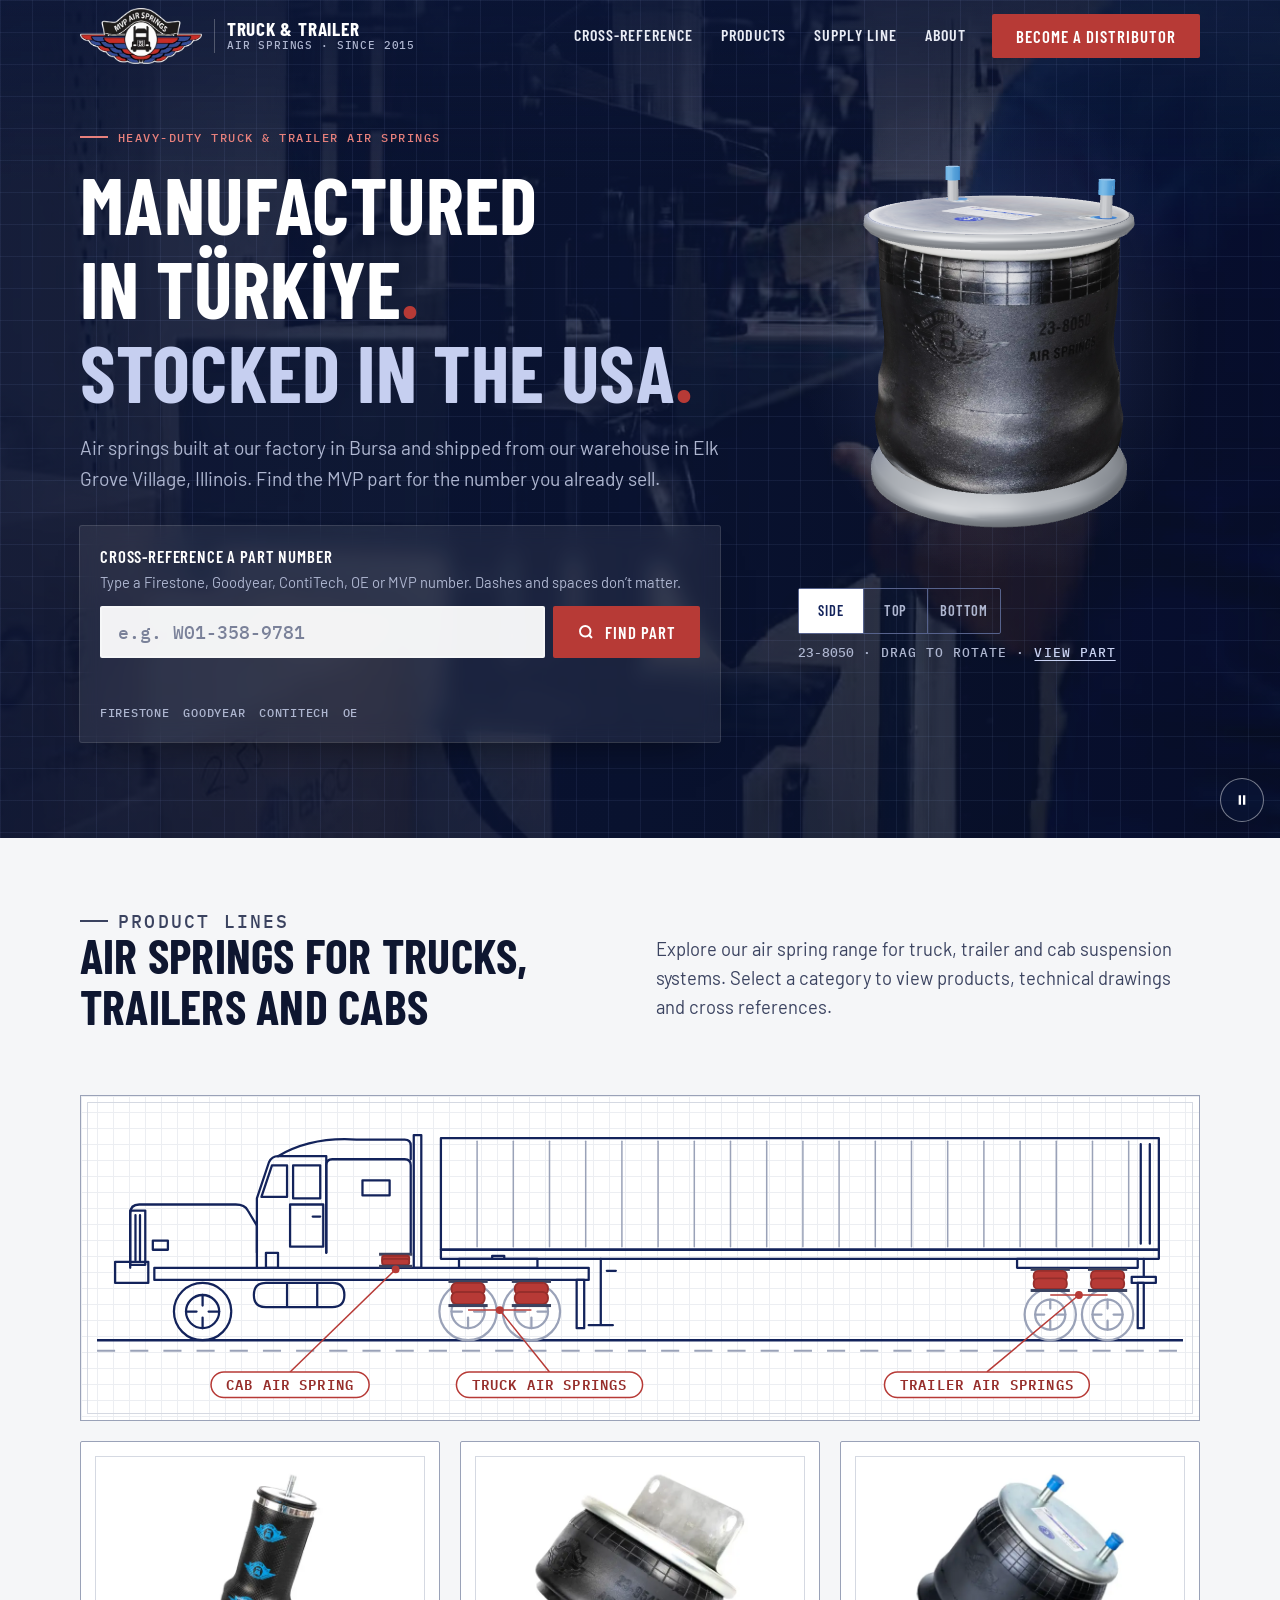
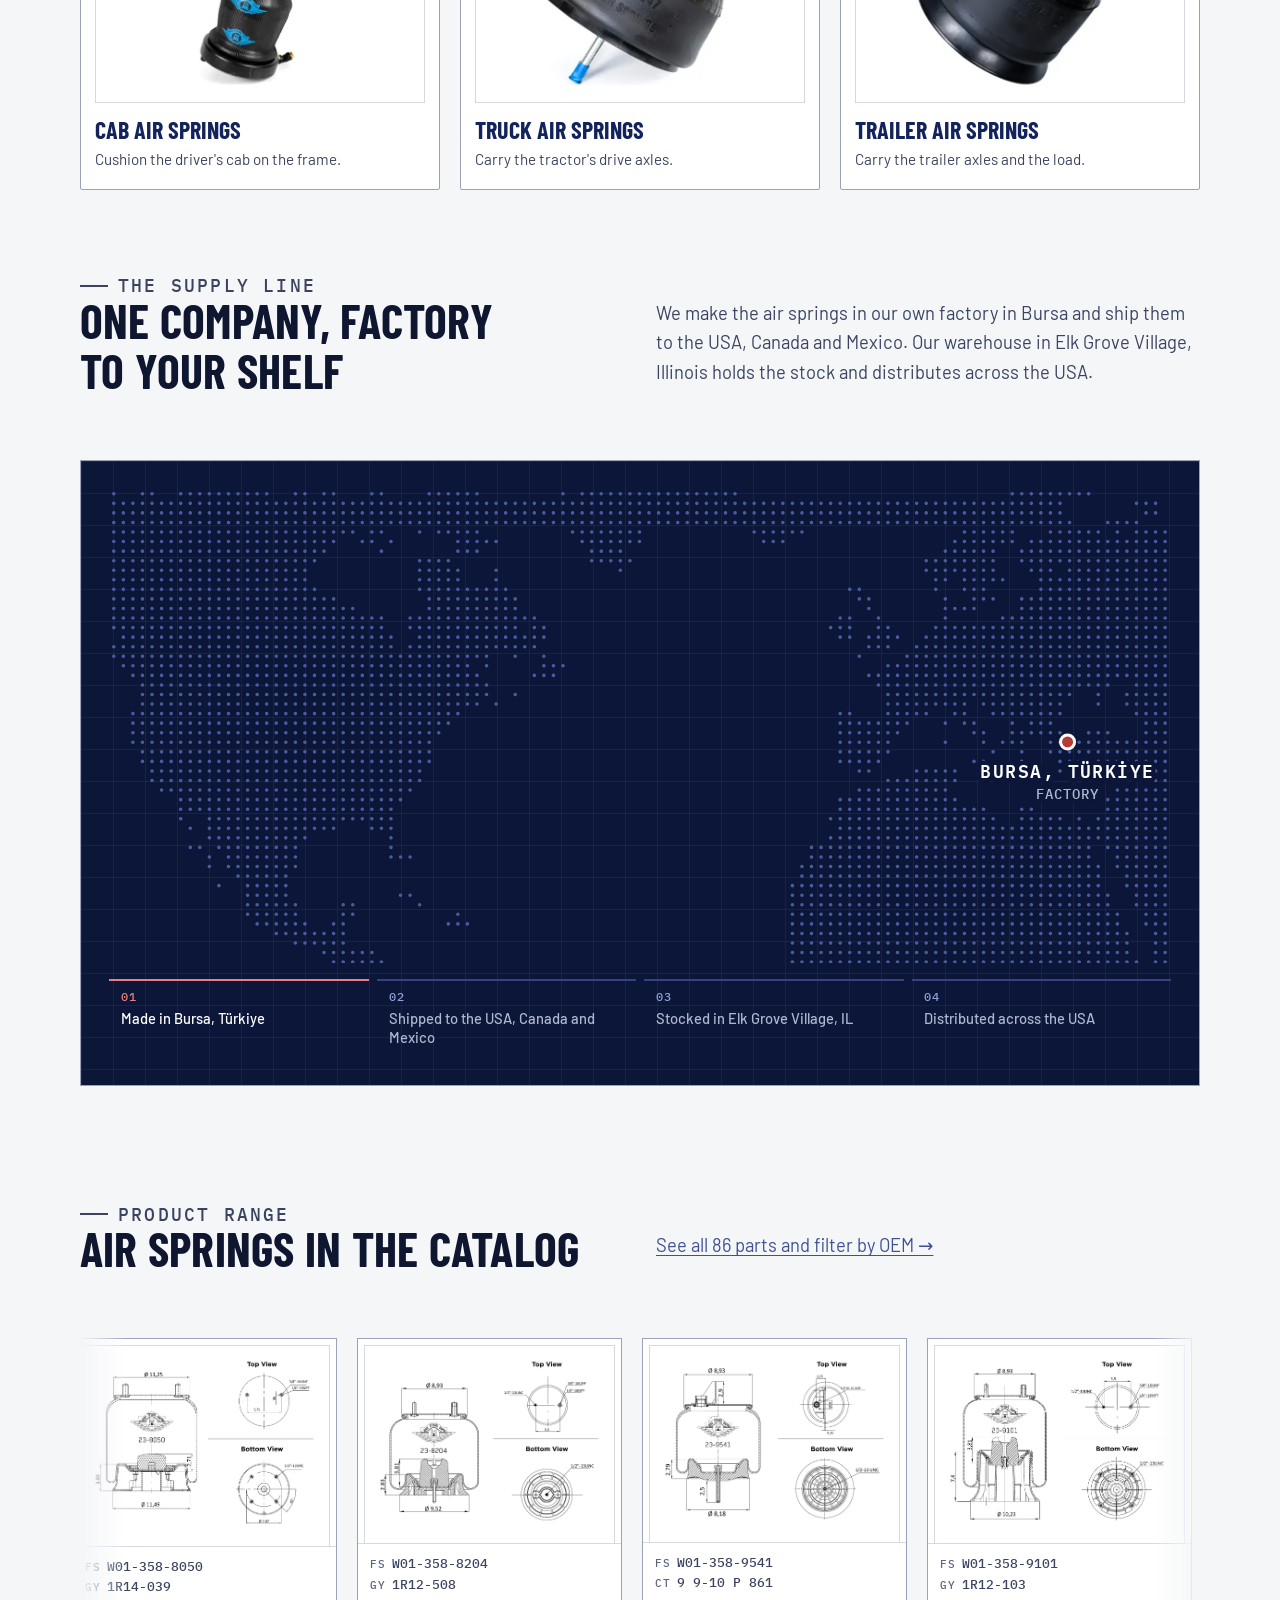
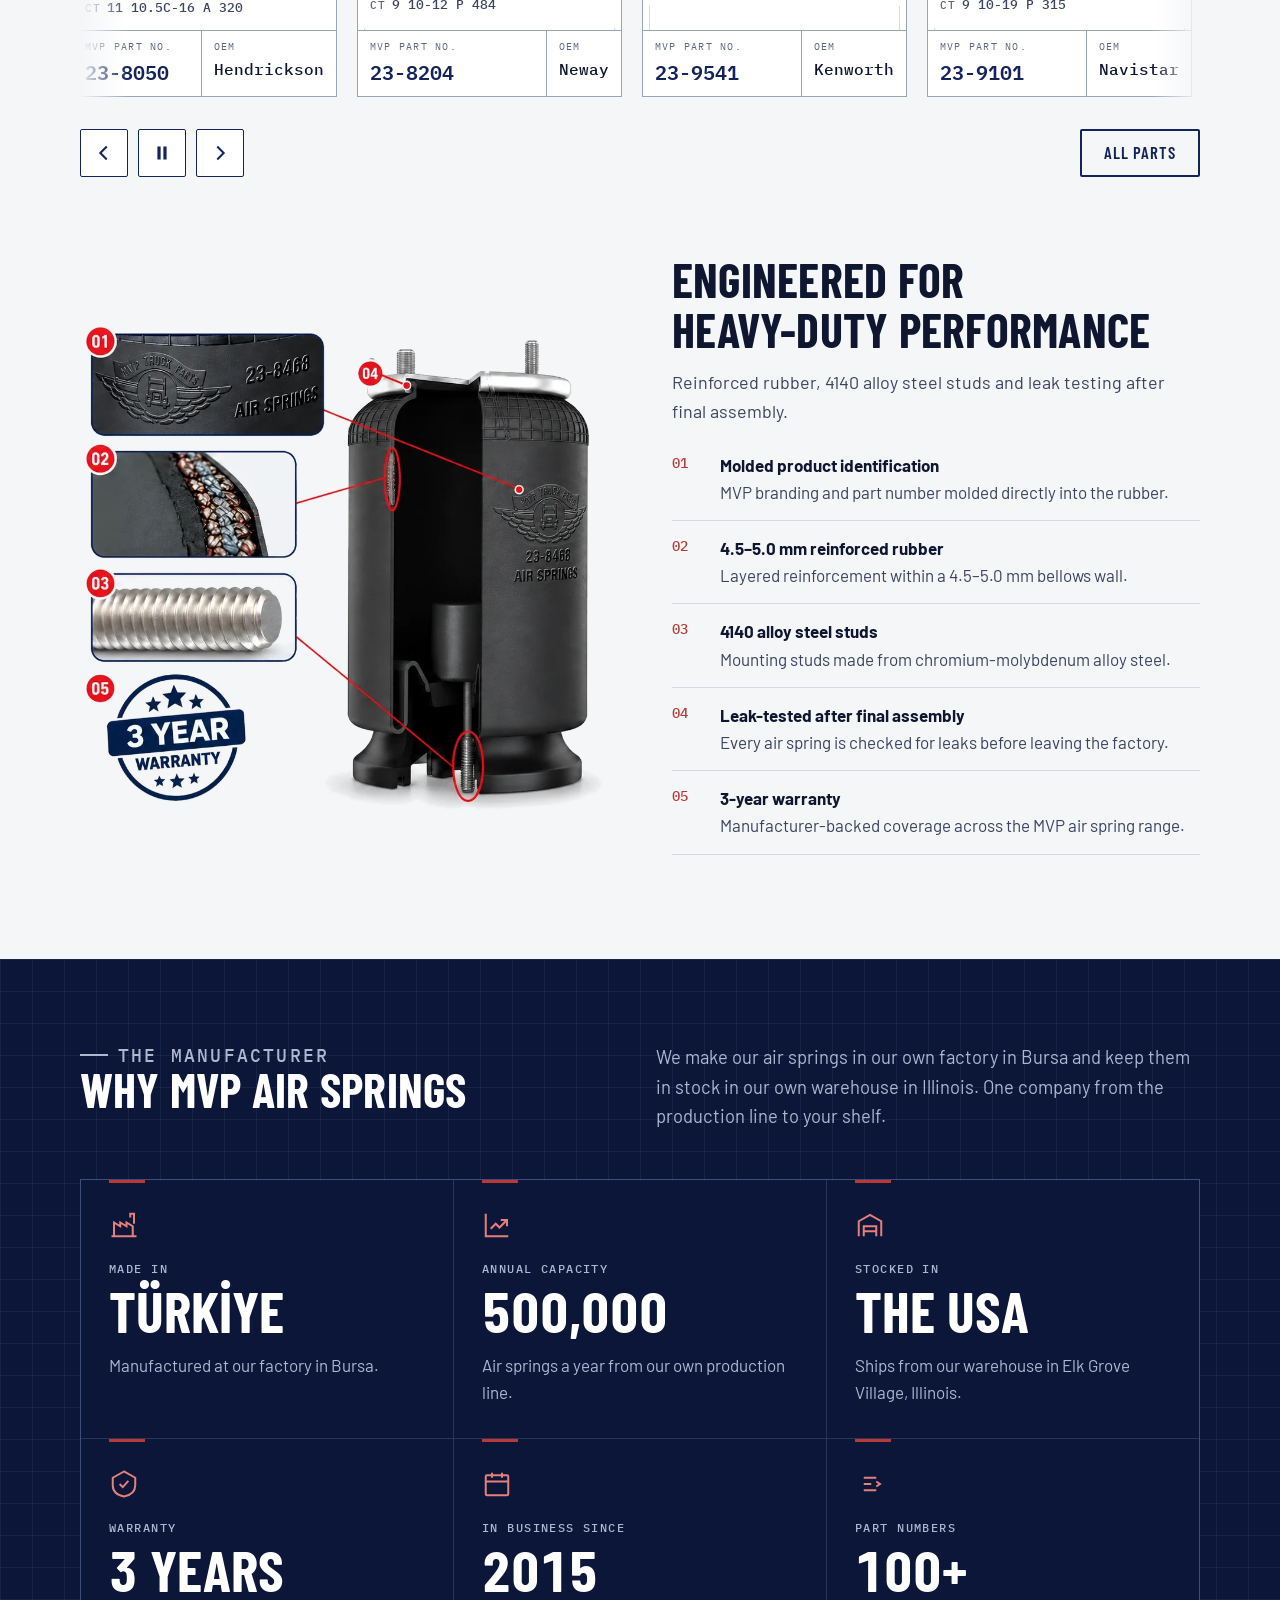
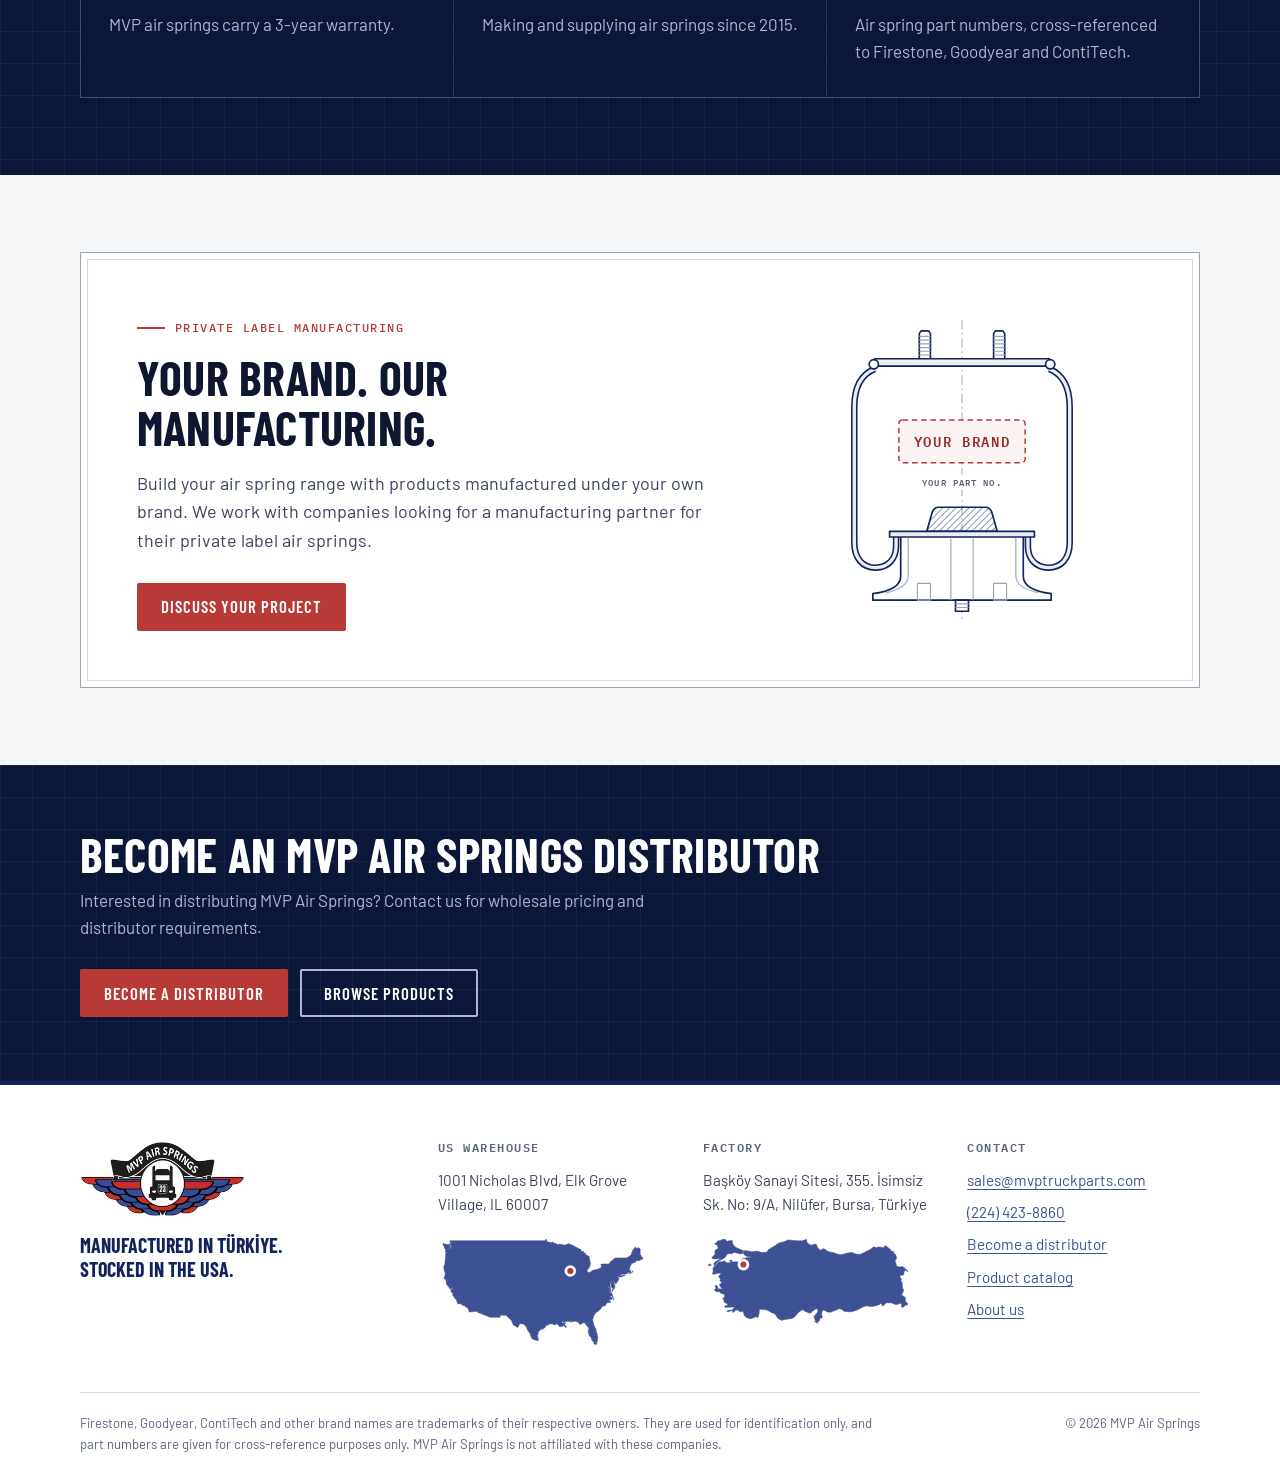
==== commit 3da534a5: "Tab and home-screen icons from the new sticker logo favicon.ico (16–64 px) and favicon.png show the " ====
--- a/index.html
+++ b/index.html
@@ -6,8 +6,9 @@
   <title>MVP Air Springs — Manufactured in Türkiye. Stocked in the USA.</title>
   <meta name="description" content="Heavy-duty truck and trailer air springs, manufactured in Bursa, Türkiye and stocked in Elk Grove Village, Illinois. Cross-reference Firestone, Goodyear, ContiTech and OE numbers.">
   <meta name="theme-color" content="#13235B">
-  <link rel="icon" href="assets/favicon.png">
-  <link rel="apple-touch-icon" href="assets/apple-touch-icon.png">
+  <link rel="icon" href="assets/favicon.ico?v=2" sizes="any">
+  <link rel="icon" type="image/png" href="assets/favicon.png?v=2">
+  <link rel="apple-touch-icon" href="assets/apple-touch-icon.png?v=2">
   <link rel="preconnect" href="https://fonts.googleapis.com">
   <link rel="preconnect" href="https://fonts.gstatic.com" crossorigin>
   <link rel="stylesheet" href="https://fonts.googleapis.com/css2?family=Barlow+Condensed:wght@600;700&family=Barlow:wght@400;500;600&family=IBM+Plex+Mono:wght@500;600&display=swap">
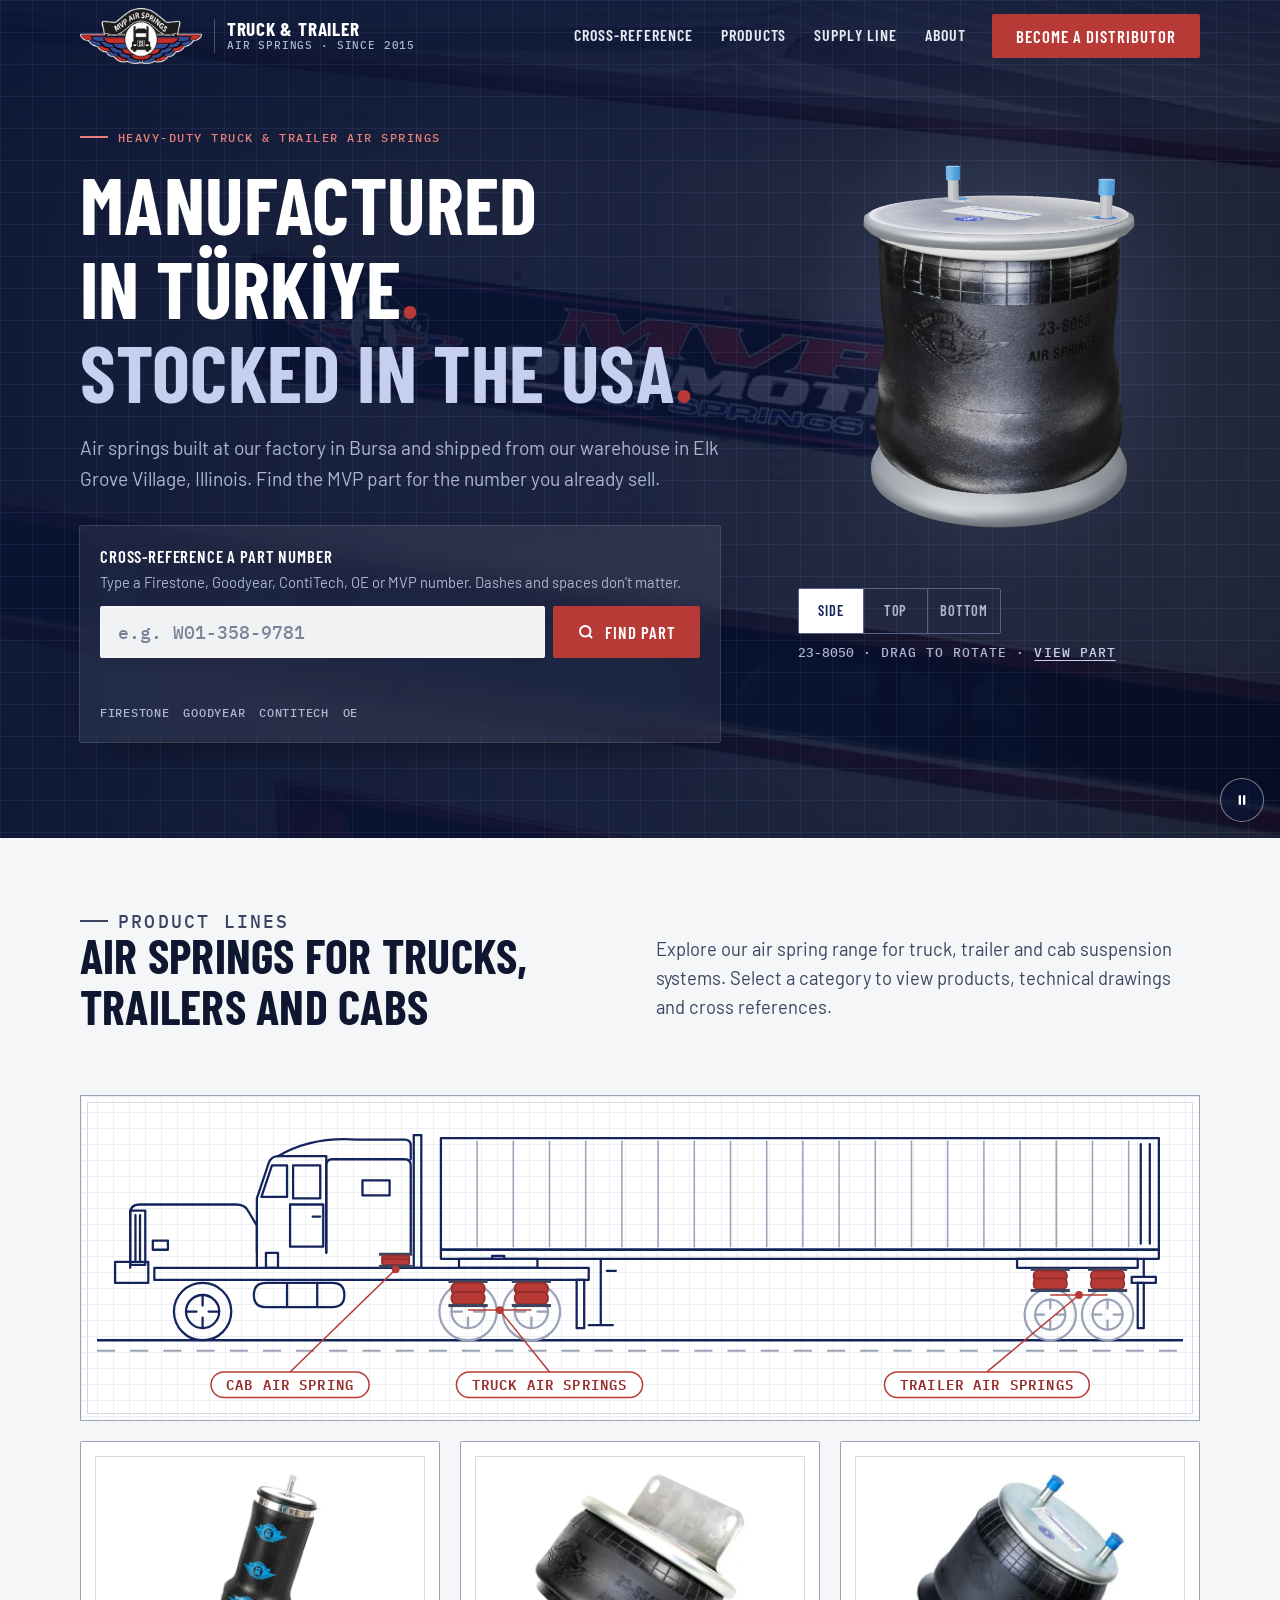
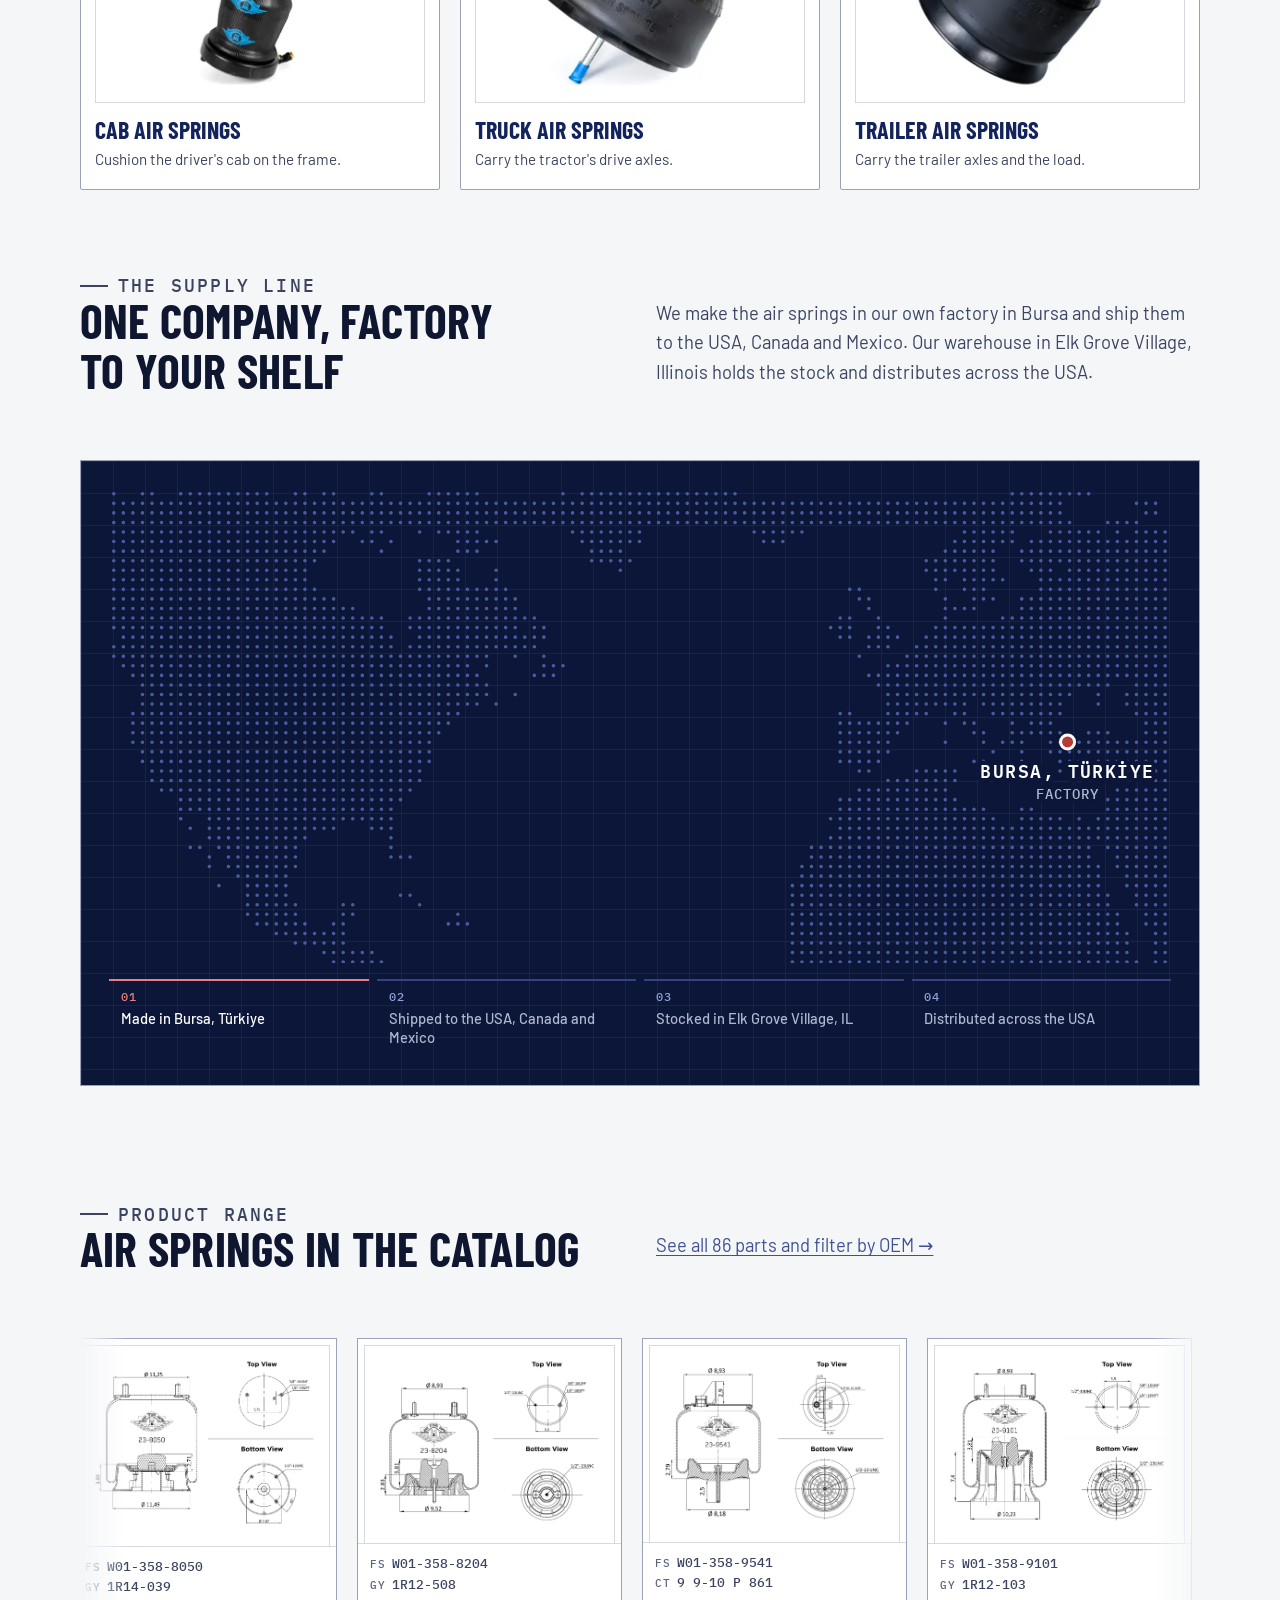
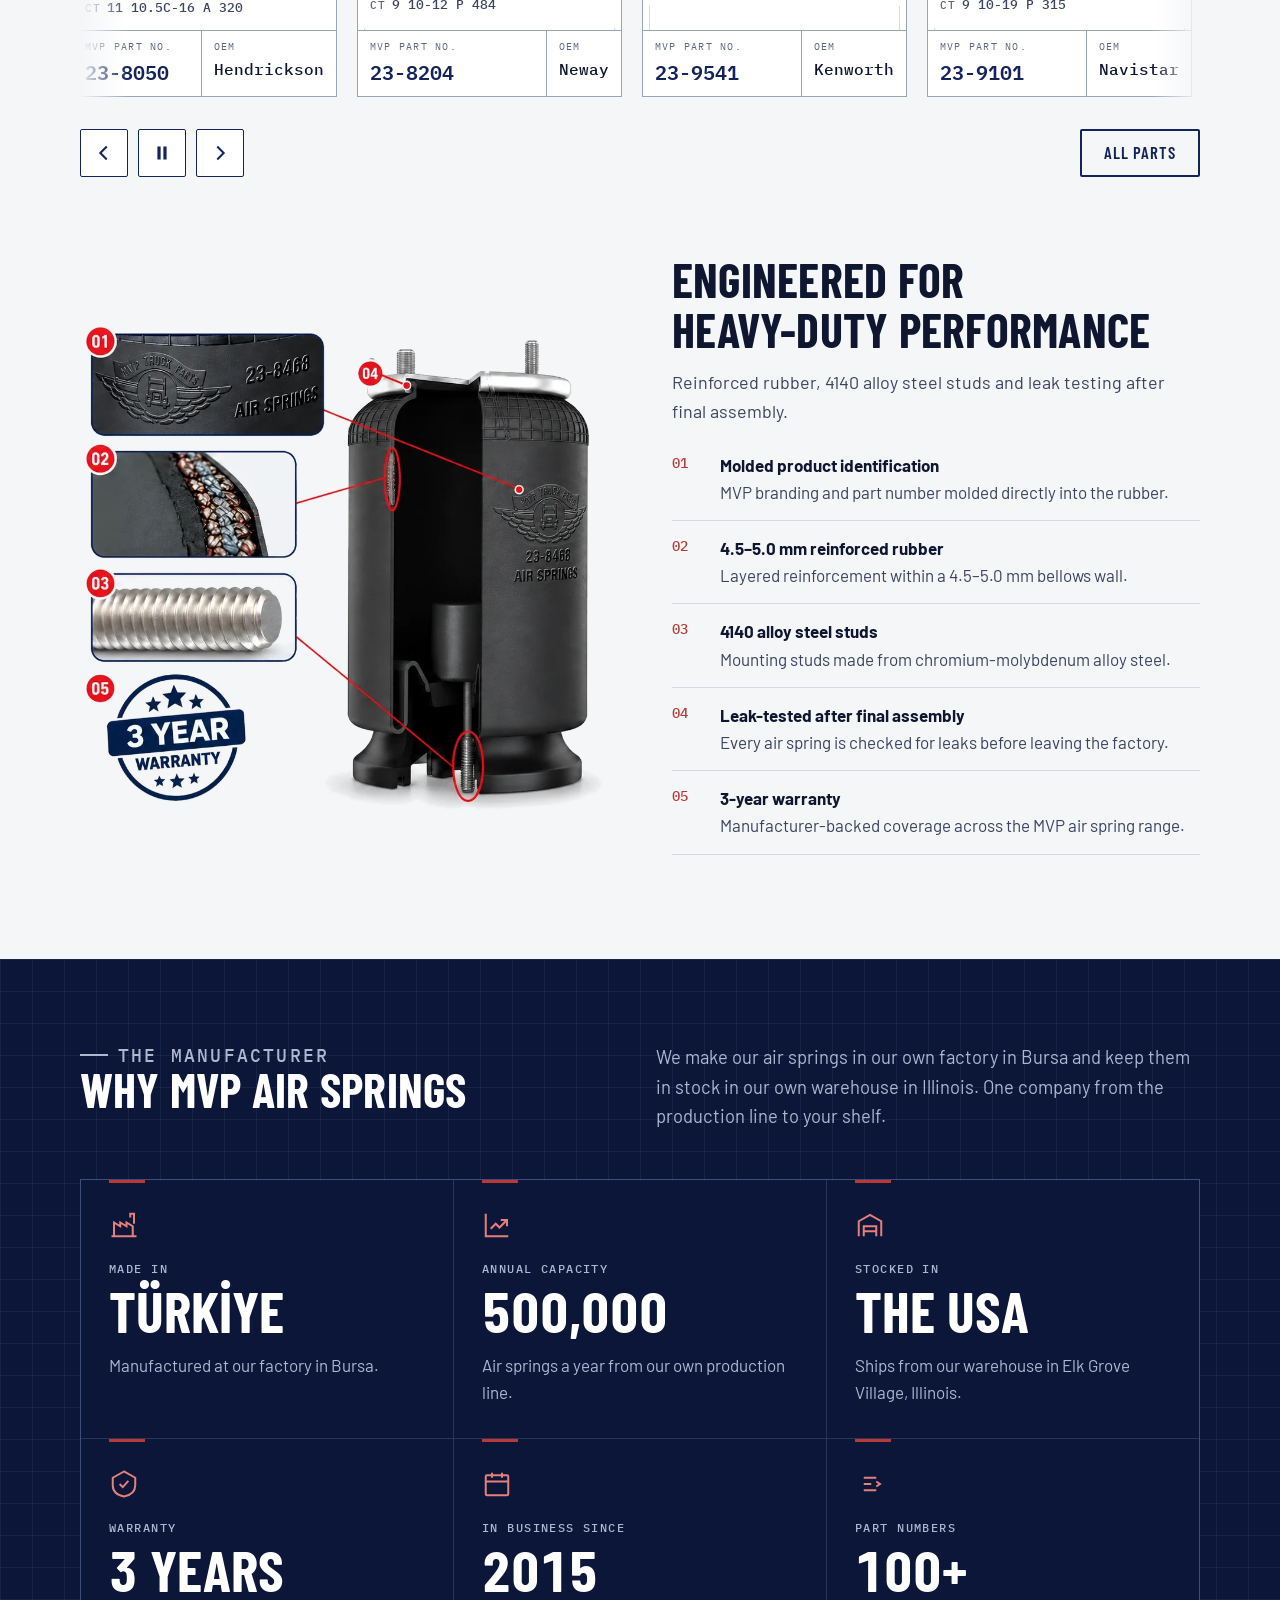
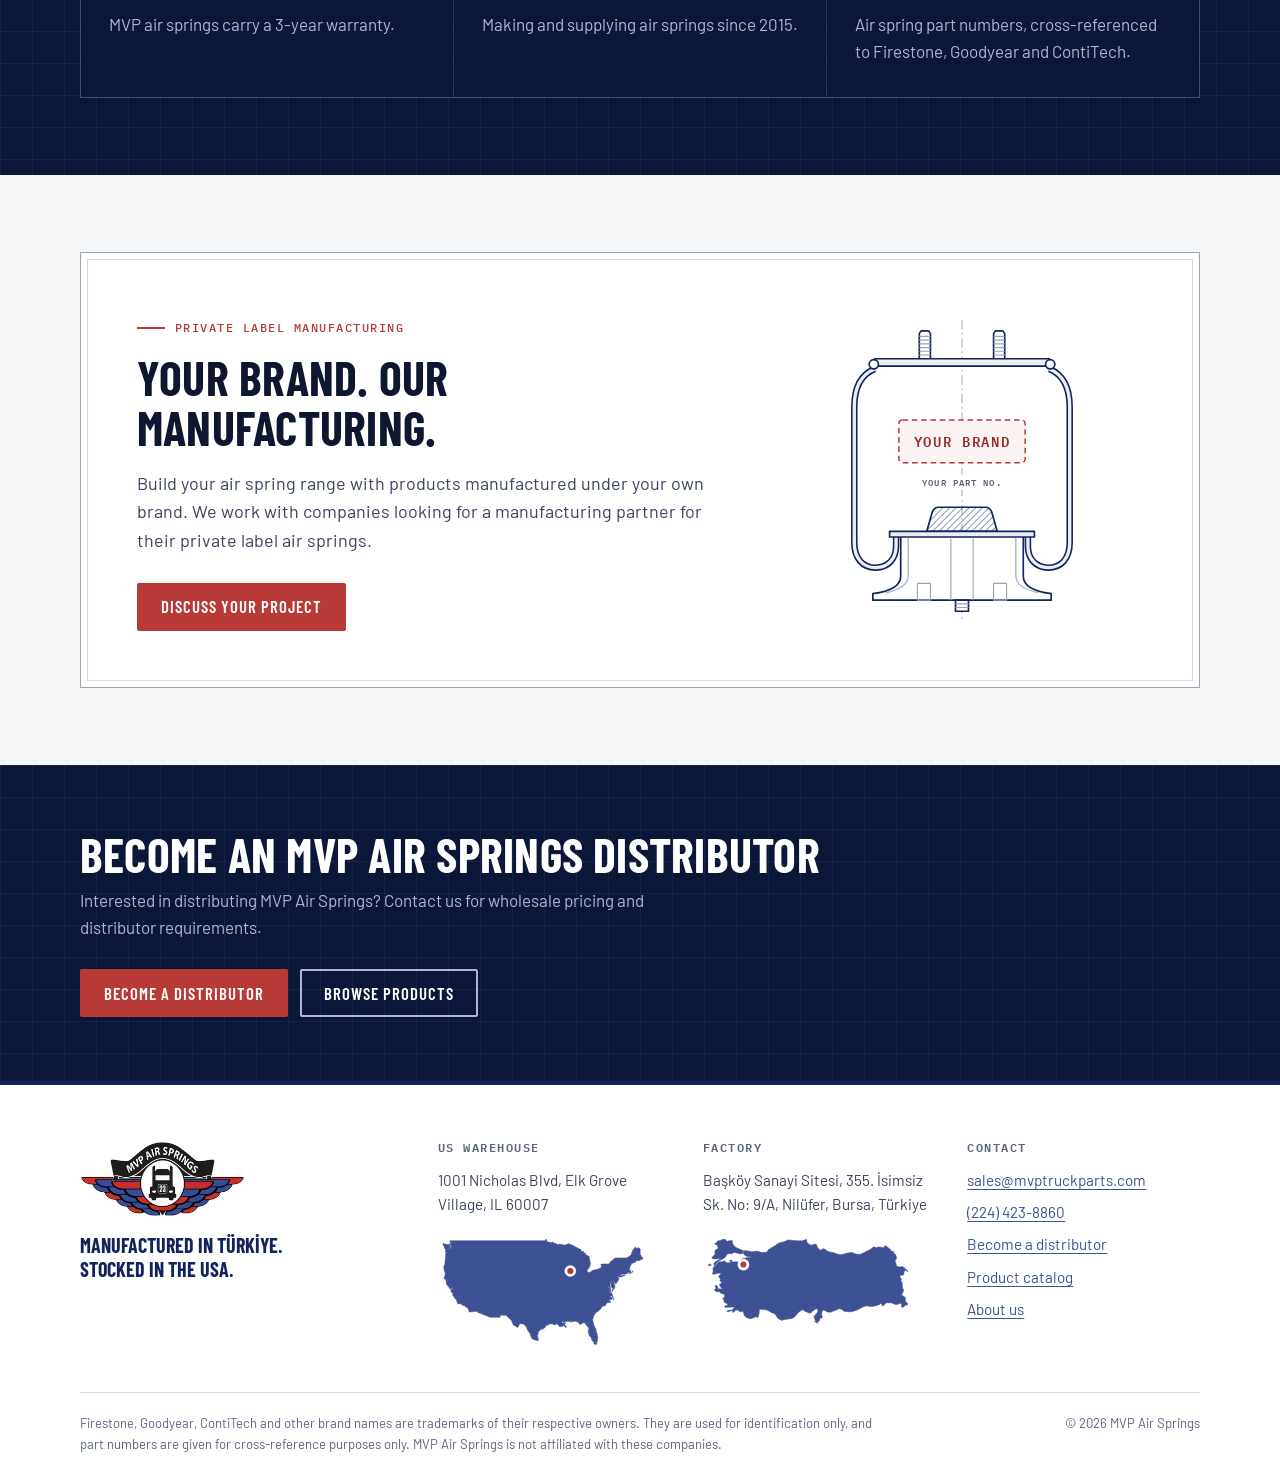
==== commit 68d17e7c: "Supply-line map: routes leave Bursa half a second after the pin appears Co-Authored-By: Claude Opus " ====
--- a/index.html
+++ b/index.html
@@ -12,16 +12,16 @@
   <link rel="preconnect" href="https://fonts.googleapis.com">
   <link rel="preconnect" href="https://fonts.gstatic.com" crossorigin>
   <link rel="stylesheet" href="https://fonts.googleapis.com/css2?family=Barlow+Condensed:wght@600;700&family=Barlow:wght@400;500;600&family=IBM+Plex+Mono:wght@500;600&display=swap">
-  <link rel="stylesheet" href="css/site.css?v=20261024n">
-  <script src="js/config.js?v=20261024n" defer></script>
-  <script src="js/data.js?v=20261024n" defer></script>
-  <script src="js/common.js?v=20261024n" defer></script>
-  <script src="js/hero-video.js?v=20261024n" defer></script>
-  <script src="js/xref.js?v=20261024n" defer></script>
-  <script src="js/route-map.js?v=20261024n" defer></script>
-  <script src="js/lines-drive.js?v=20261024n" defer></script>
+  <link rel="stylesheet" href="css/site.css?v=20261024o">
+  <script src="js/config.js?v=20261024o" defer></script>
+  <script src="js/data.js?v=20261024o" defer></script>
+  <script src="js/common.js?v=20261024o" defer></script>
+  <script src="js/hero-video.js?v=20261024o" defer></script>
+  <script src="js/xref.js?v=20261024o" defer></script>
+  <script src="js/route-map.js?v=20261024o" defer></script>
+  <script src="js/lines-drive.js?v=20261024o" defer></script>
   <script type="importmap">{ "imports": { "three": "./js/vendor/three/three.module.min.js" } }</script>
-  <script type="module" src="js/viewer3d-boot.js?v=20261024n"></script>
+  <script type="module" src="js/viewer3d-boot.js?v=20261024o"></script>
 </head>
 <body>
 <a class="skip-link" href="#main">Skip to content</a>
